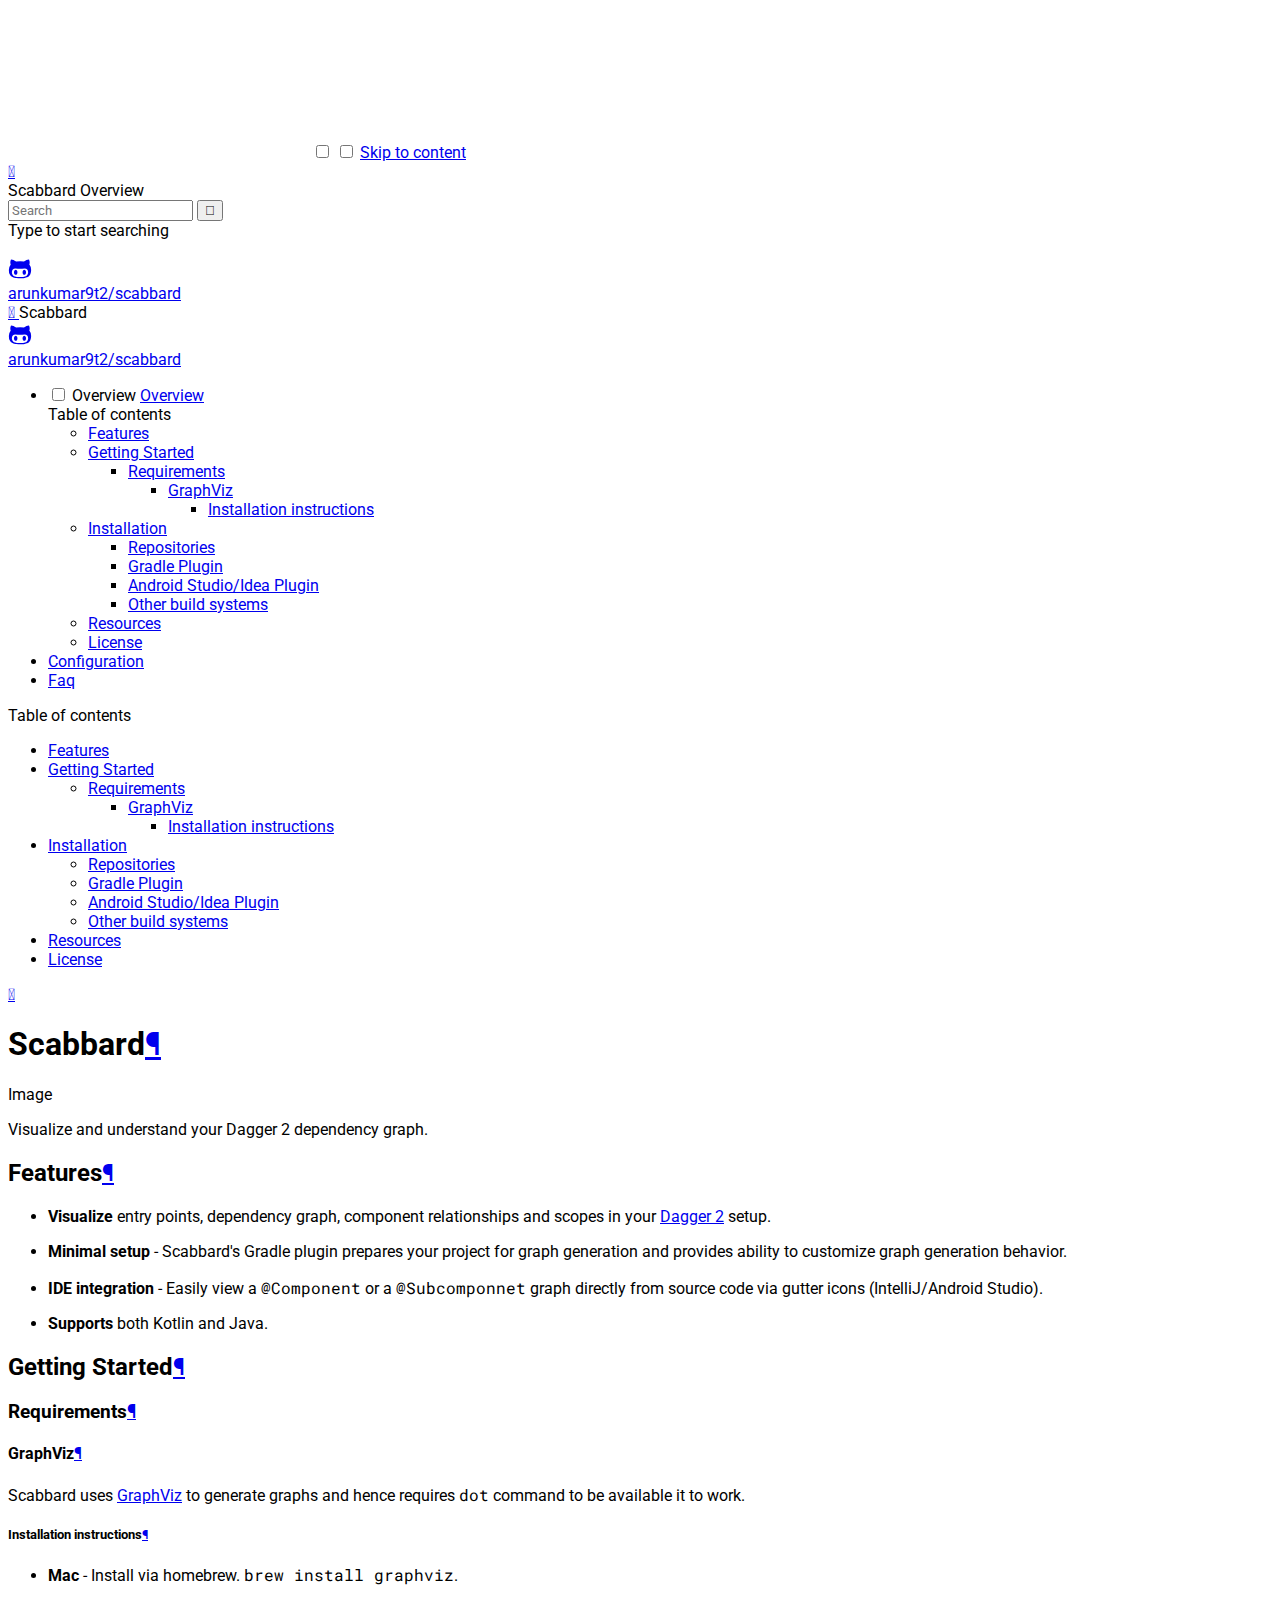
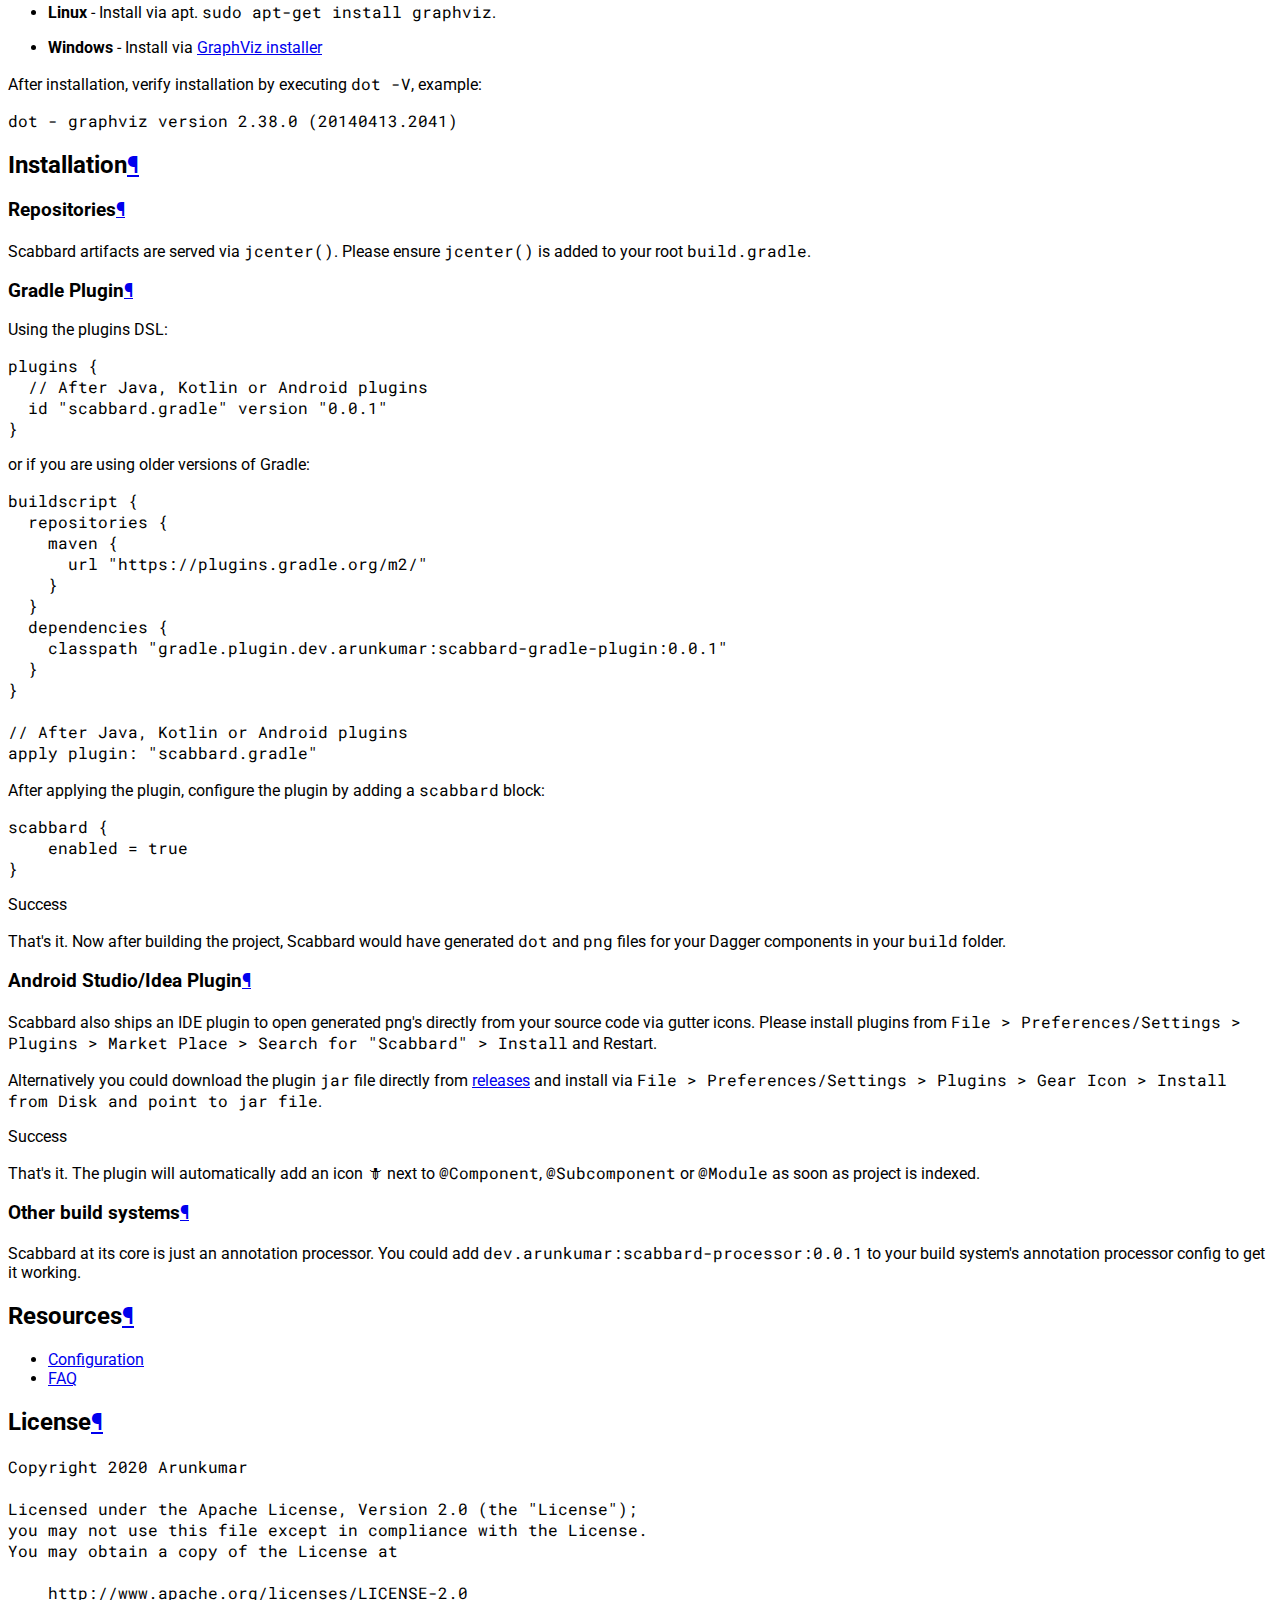
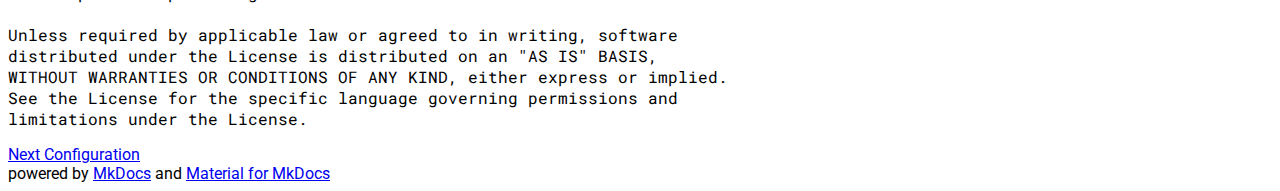
==== index.html @ bad09ace "Deployed 64241fc with MkDocs version: 1.0.4" ====
<!doctype html><html lang=en class=no-js> <head><meta charset=utf-8><meta name=viewport content="width=device-width,initial-scale=1"><meta http-equiv=x-ua-compatible content="ie=edge"><meta name=description content="A tool to visualize Dagger 2 dependency graph"><link href=https://github.com/arunkumar9t2/scabbard/ rel=canonical><meta name=author content="2019 Arunkumar"><meta name=lang:clipboard.copy content="Copy to clipboard"><meta name=lang:clipboard.copied content="Copied to clipboard"><meta name=lang:search.language content=en><meta name=lang:search.pipeline.stopwords content=True><meta name=lang:search.pipeline.trimmer content=True><meta name=lang:search.result.none content="No matching documents"><meta name=lang:search.result.one content="1 matching document"><meta name=lang:search.result.other content="# matching documents"><meta name=lang:search.tokenizer content=[\s\-]+><link rel="shortcut icon" href=assets/images/favicon.png><meta name=generator content="mkdocs-1.0.4, mkdocs-material-4.6.0"><title>Scabbard</title><link rel=stylesheet href=assets/stylesheets/application.1b62728e.css><link rel=stylesheet href=assets/stylesheets/application-palette.a8b3c06d.css><meta name=theme-color content=#fb8c00><script src=assets/javascripts/modernizr.268332fc.js></script><link href=https://fonts.gstatic.com rel=preconnect crossorigin><link rel=stylesheet href="https://fonts.googleapis.com/css?family=Roboto:300,400,400i,700%7CRoboto+Mono&display=fallback"><style>body,input{font-family:"Roboto","Helvetica Neue",Helvetica,Arial,sans-serif}code,kbd,pre{font-family:"Roboto Mono","Courier New",Courier,monospace}</style><link rel=stylesheet href=assets/fonts/material-icons.css><link rel=stylesheet href=css/site.css></head> <body dir=ltr data-md-color-primary=orange data-md-color-accent=teal> <svg class=md-svg> <defs> <svg xmlns=http://www.w3.org/2000/svg width=416 height=448 viewbox="0 0 416 448" id=__github><path fill=currentColor d="M160 304q0 10-3.125 20.5t-10.75 19T128 352t-18.125-8.5-10.75-19T96 304t3.125-20.5 10.75-19T128 256t18.125 8.5 10.75 19T160 304zm160 0q0 10-3.125 20.5t-10.75 19T288 352t-18.125-8.5-10.75-19T256 304t3.125-20.5 10.75-19T288 256t18.125 8.5 10.75 19T320 304zm40 0q0-30-17.25-51T296 232q-10.25 0-48.75 5.25Q229.5 240 208 240t-39.25-2.75Q130.75 232 120 232q-29.5 0-46.75 21T56 304q0 22 8 38.375t20.25 25.75 30.5 15 35 7.375 37.25 1.75h42q20.5 0 37.25-1.75t35-7.375 30.5-15 20.25-25.75T360 304zm56-44q0 51.75-15.25 82.75-9.5 19.25-26.375 33.25t-35.25 21.5-42.5 11.875-42.875 5.5T212 416q-19.5 0-35.5-.75t-36.875-3.125-38.125-7.5-34.25-12.875T37 371.5t-21.5-28.75Q0 312 0 260q0-59.25 34-99-6.75-20.5-6.75-42.5 0-29 12.75-54.5 27 0 47.5 9.875t47.25 30.875Q171.5 96 212 96q37 0 70 8 26.25-20.5 46.75-30.25T376 64q12.75 25.5 12.75 54.5 0 21.75-6.75 42 34 40 34 99.5z"/></svg> </defs> </svg> <input class=md-toggle data-md-toggle=drawer type=checkbox id=__drawer autocomplete=off> <input class=md-toggle data-md-toggle=search type=checkbox id=__search autocomplete=off> <label class=md-overlay data-md-component=overlay for=__drawer></label> <a href=#scabbard tabindex=1 class=md-skip> Skip to content </a> <header class=md-header data-md-component=header> <nav class="md-header-nav md-grid"> <div class=md-flex> <div class="md-flex__cell md-flex__cell--shrink"> <a href=https://github.com/arunkumar9t2/scabbard title=Scabbard class="md-header-nav__button md-logo"> <i class=md-icon></i> </a> </div> <div class="md-flex__cell md-flex__cell--shrink"> <label class="md-icon md-icon--menu md-header-nav__button" for=__drawer></label> </div> <div class="md-flex__cell md-flex__cell--stretch"> <div class="md-flex__ellipsis md-header-nav__title" data-md-component=title> <span class=md-header-nav__topic> Scabbard </span> <span class=md-header-nav__topic> Overview </span> </div> </div> <div class="md-flex__cell md-flex__cell--shrink"> <label class="md-icon md-icon--search md-header-nav__button" for=__search></label> <div class=md-search data-md-component=search role=dialog> <label class=md-search__overlay for=__search></label> <div class=md-search__inner role=search> <form class=md-search__form name=search> <input type=text class=md-search__input name=query placeholder=Search autocapitalize=off autocorrect=off autocomplete=off spellcheck=false data-md-component=query data-md-state=active> <label class="md-icon md-search__icon" for=__search></label> <button type=reset class="md-icon md-search__icon" data-md-component=reset tabindex=-1> &#xE5CD; </button> </form> <div class=md-search__output> <div class=md-search__scrollwrap data-md-scrollfix> <div class=md-search-result data-md-component=result> <div class=md-search-result__meta> Type to start searching </div> <ol class=md-search-result__list></ol> </div> </div> </div> </div> </div> </div> <div class="md-flex__cell md-flex__cell--shrink"> <div class=md-header-nav__source> <a href=https://github.com/arunkumar9t2/scabbard/ title="Go to repository" class=md-source data-md-source=github> <div class=md-source__icon> <svg viewbox="0 0 24 24" width=24 height=24> <use xlink:href=#__github width=24 height=24></use> </svg> </div> <div class=md-source__repository> arunkumar9t2/scabbard </div> </a> </div> </div> </div> </nav> </header> <div class=md-container> <main class=md-main role=main> <div class="md-main__inner md-grid" data-md-component=container> <div class="md-sidebar md-sidebar--primary" data-md-component=navigation> <div class=md-sidebar__scrollwrap> <div class=md-sidebar__inner> <nav class="md-nav md-nav--primary" data-md-level=0> <label class="md-nav__title md-nav__title--site" for=__drawer> <a href=https://github.com/arunkumar9t2/scabbard title=Scabbard class="md-nav__button md-logo"> <i class=md-icon></i> </a> Scabbard </label> <div class=md-nav__source> <a href=https://github.com/arunkumar9t2/scabbard/ title="Go to repository" class=md-source data-md-source=github> <div class=md-source__icon> <svg viewbox="0 0 24 24" width=24 height=24> <use xlink:href=#__github width=24 height=24></use> </svg> </div> <div class=md-source__repository> arunkumar9t2/scabbard </div> </a> </div> <ul class=md-nav__list data-md-scrollfix> <li class="md-nav__item md-nav__item--active"> <input class="md-toggle md-nav__toggle" data-md-toggle=toc type=checkbox id=__toc> <label class="md-nav__link md-nav__link--active" for=__toc> Overview </label> <a href=. title=Overview class="md-nav__link md-nav__link--active"> Overview </a> <nav class="md-nav md-nav--secondary"> <label class=md-nav__title for=__toc>Table of contents</label> <ul class=md-nav__list data-md-scrollfix> <li class=md-nav__item> <a href=#features class=md-nav__link> Features </a> </li> <li class=md-nav__item> <a href=#getting-started class=md-nav__link> Getting Started </a> <nav class=md-nav> <ul class=md-nav__list> <li class=md-nav__item> <a href=#requirements class=md-nav__link> Requirements </a> <nav class=md-nav> <ul class=md-nav__list> <li class=md-nav__item> <a href=#graphviz class=md-nav__link> GraphViz </a> <nav class=md-nav> <ul class=md-nav__list> <li class=md-nav__item> <a href=#installation-instructions class=md-nav__link> Installation instructions </a> </li> </ul> </nav> </li> </ul> </nav> </li> </ul> </nav> </li> <li class=md-nav__item> <a href=#installation class=md-nav__link> Installation </a> <nav class=md-nav> <ul class=md-nav__list> <li class=md-nav__item> <a href=#repositories class=md-nav__link> Repositories </a> </li> <li class=md-nav__item> <a href=#gradle-plugin class=md-nav__link> Gradle Plugin </a> </li> <li class=md-nav__item> <a href=#android-studioidea-plugin class=md-nav__link> Android Studio/Idea Plugin </a> </li> <li class=md-nav__item> <a href=#other-build-systems class=md-nav__link> Other build systems </a> </li> </ul> </nav> </li> <li class=md-nav__item> <a href=#resources class=md-nav__link> Resources </a> </li> <li class=md-nav__item> <a href=#license class=md-nav__link> License </a> </li> </ul> </nav> </li> <li class=md-nav__item> <a href=configuration/ title=Configuration class=md-nav__link> Configuration </a> </li> <li class=md-nav__item> <a href=faq/ title=Faq class=md-nav__link> Faq </a> </li> </ul> </nav> </div> </div> </div> <div class="md-sidebar md-sidebar--secondary" data-md-component=toc> <div class=md-sidebar__scrollwrap> <div class=md-sidebar__inner> <nav class="md-nav md-nav--secondary"> <label class=md-nav__title for=__toc>Table of contents</label> <ul class=md-nav__list data-md-scrollfix> <li class=md-nav__item> <a href=#features class=md-nav__link> Features </a> </li> <li class=md-nav__item> <a href=#getting-started class=md-nav__link> Getting Started </a> <nav class=md-nav> <ul class=md-nav__list> <li class=md-nav__item> <a href=#requirements class=md-nav__link> Requirements </a> <nav class=md-nav> <ul class=md-nav__list> <li class=md-nav__item> <a href=#graphviz class=md-nav__link> GraphViz </a> <nav class=md-nav> <ul class=md-nav__list> <li class=md-nav__item> <a href=#installation-instructions class=md-nav__link> Installation instructions </a> </li> </ul> </nav> </li> </ul> </nav> </li> </ul> </nav> </li> <li class=md-nav__item> <a href=#installation class=md-nav__link> Installation </a> <nav class=md-nav> <ul class=md-nav__list> <li class=md-nav__item> <a href=#repositories class=md-nav__link> Repositories </a> </li> <li class=md-nav__item> <a href=#gradle-plugin class=md-nav__link> Gradle Plugin </a> </li> <li class=md-nav__item> <a href=#android-studioidea-plugin class=md-nav__link> Android Studio/Idea Plugin </a> </li> <li class=md-nav__item> <a href=#other-build-systems class=md-nav__link> Other build systems </a> </li> </ul> </nav> </li> <li class=md-nav__item> <a href=#resources class=md-nav__link> Resources </a> </li> <li class=md-nav__item> <a href=#license class=md-nav__link> License </a> </li> </ul> </nav> </div> </div> </div> <div class=md-content> <article class="md-content__inner md-typeset"> <a href=https://github.com/arunkumar9t2/scabbard/edit/master/docs/index.md title="Edit this page" class="md-icon md-content__icon">&#xE3C9;</a> <h1 id=scabbard>Scabbard<a class=headerlink href=#scabbard title="Permanent link">&para;</a></h1> <div class="admonition image"> <p class=admonition-title>Image</p> </div> <p>Visualize and understand your Dagger 2 dependency graph.</p> <h2 id=features>Features<a class=headerlink href=#features title="Permanent link">&para;</a></h2> <ul> <li> <p><strong>Visualize</strong> entry points, dependency graph, component relationships and scopes in your <a href=https://github.com/google/dagger>Dagger 2</a> setup.</p> </li> <li> <p><strong>Minimal setup</strong> - Scabbard's Gradle plugin prepares your project for graph generation and provides ability to customize graph generation behavior.</p> </li> <li> <p><strong>IDE integration</strong> - Easily view a <code>@Component</code> or a <code>@Subcomponnet</code> graph directly from source code via gutter icons (IntelliJ/Android Studio).</p> </li> <li> <p><strong>Supports</strong> both Kotlin and Java.</p> </li> </ul> <h2 id=getting-started>Getting Started<a class=headerlink href=#getting-started title="Permanent link">&para;</a></h2> <h3 id=requirements>Requirements<a class=headerlink href=#requirements title="Permanent link">&para;</a></h3> <h4 id=graphviz>GraphViz<a class=headerlink href=#graphviz title="Permanent link">&para;</a></h4> <p>Scabbard uses <a href=https://www.graphviz.org/ >GraphViz</a> to generate graphs and hence requires <code>dot</code> command to be available it to work.</p> <h5 id=installation-instructions>Installation instructions<a class=headerlink href=#installation-instructions title="Permanent link">&para;</a></h5> <ul> <li> <p><strong>Mac</strong> - Install via homebrew. <code>brew install graphviz</code>.</p> </li> <li> <p><strong>Linux</strong> - Install via apt. <code>sudo apt-get install graphviz</code>.</p> </li> <li> <p><strong>Windows</strong> - Install via <a href=https://graphviz.gitlab.io/_pages/Download/Download_windows.html>GraphViz installer</a></p> </li> </ul> <p>After installation, verify installation by executing <code>dot -V</code>, example:</p> <div class=codehilite><pre><span></span>dot - graphviz version 2.38.0 (20140413.2041)
</pre></div> <h2 id=installation>Installation<a class=headerlink href=#installation title="Permanent link">&para;</a></h2> <h3 id=repositories>Repositories<a class=headerlink href=#repositories title="Permanent link">&para;</a></h3> <p>Scabbard artifacts are served via <code>jcenter()</code>. Please ensure <code>jcenter()</code> is added to your root <code>build.gradle</code>.</p> <h3 id=gradle-plugin>Gradle Plugin<a class=headerlink href=#gradle-plugin title="Permanent link">&para;</a></h3> <p>Using the plugins DSL:</p> <div class=codehilite><pre><span></span><span class=n>plugins</span> <span class=o>{</span>
  <span class=c1>// After Java, Kotlin or Android plugins  </span>
  <span class=n>id</span> <span class=s2>&quot;scabbard.gradle&quot;</span> <span class=n>version</span> <span class=s2>&quot;0.0.1&quot;</span>
<span class=o>}</span>
</pre></div> <p>or if you are using older versions of Gradle:</p> <div class=codehilite><pre><span></span><span class=n>buildscript</span> <span class=o>{</span>
  <span class=n>repositories</span> <span class=o>{</span>
    <span class=n>maven</span> <span class=o>{</span>
      <span class=n>url</span> <span class=s2>&quot;https://plugins.gradle.org/m2/&quot;</span>
    <span class=o>}</span>
  <span class=o>}</span>
  <span class=n>dependencies</span> <span class=o>{</span>
    <span class=n>classpath</span> <span class=s2>&quot;gradle.plugin.dev.arunkumar:scabbard-gradle-plugin:0.0.1&quot;</span>
  <span class=o>}</span>
<span class=o>}</span>

<span class=c1>// After Java, Kotlin or Android plugins</span>
<span class=n>apply</span> <span class=nl>plugin:</span> <span class=s2>&quot;scabbard.gradle&quot;</span>
</pre></div> <p>After applying the plugin, configure the plugin by adding a <code>scabbard</code> block:</p> <div class=codehilite><pre><span></span><span class=n>scabbard</span> <span class=o>{</span>
    <span class=n>enabled</span> <span class=o>=</span> <span class=kc>true</span>
<span class=o>}</span>
</pre></div> <div class="admonition success"> <p class=admonition-title>Success</p> <p>That's it. Now after building the project, Scabbard would have generated <code>dot</code> and <code>png</code> files for your Dagger components in your <code>build</code> folder.</p> </div> <h3 id=android-studioidea-plugin>Android Studio/Idea Plugin<a class=headerlink href=#android-studioidea-plugin title="Permanent link">&para;</a></h3> <p>Scabbard also ships an IDE plugin to open generated png's directly from your source code via gutter icons. Please install plugins from <code>File &gt; Preferences/Settings &gt; Plugins &gt; Market Place &gt; Search for "Scabbard" &gt; Install</code> and Restart.</p> <p>Alternatively you could download the plugin <code>jar</code> file directly from <a href=https://github.com/arunkumar9t2/scabbard/releases>releases</a> and install via <code>File &gt; Preferences/Settings &gt; Plugins &gt; Gear Icon &gt; Install from Disk and point to jar file</code>.</p> <div class="admonition success"> <p class=admonition-title>Success</p> <p>That's it. The plugin will automatically add an icon 🗡 next to <code>@Component</code>, <code>@Subcomponent</code> or <code>@Module</code> as soon as project is indexed.</p> </div> <h3 id=other-build-systems>Other build systems<a class=headerlink href=#other-build-systems title="Permanent link">&para;</a></h3> <p>Scabbard at its core is just an annotation processor. You could add <code>dev.arunkumar:scabbard-processor:0.0.1</code> to your build system's annotation processor config to get it working.</p> <h2 id=resources>Resources<a class=headerlink href=#resources title="Permanent link">&para;</a></h2> <ul> <li><a href=configuration/ >Configuration</a></li> <li><a href=faq/ >FAQ</a></li> </ul> <h2 id=license>License<a class=headerlink href=#license title="Permanent link">&para;</a></h2> <div class=codehilite><pre><span></span>Copyright 2020 Arunkumar

Licensed under the Apache License, Version 2.0 (the &quot;License&quot;);
you may not use this file except in compliance with the License.
You may obtain a copy of the License at

    http://www.apache.org/licenses/LICENSE-2.0

Unless required by applicable law or agreed to in writing, software
distributed under the License is distributed on an &quot;AS IS&quot; BASIS,
WITHOUT WARRANTIES OR CONDITIONS OF ANY KIND, either express or implied.
See the License for the specific language governing permissions and
limitations under the License.
</pre></div> </article> </div> </div> </main> <footer class=md-footer> <div class=md-footer-nav> <nav class="md-footer-nav__inner md-grid"> <a href=configuration/ title=Configuration class="md-flex md-footer-nav__link md-footer-nav__link--next" rel=next> <div class="md-flex__cell md-flex__cell--stretch md-footer-nav__title"> <span class=md-flex__ellipsis> <span class=md-footer-nav__direction> Next </span> Configuration </span> </div> <div class="md-flex__cell md-flex__cell--shrink"> <i class="md-icon md-icon--arrow-forward md-footer-nav__button"></i> </div> </a> </nav> </div> <div class="md-footer-meta md-typeset"> <div class="md-footer-meta__inner md-grid"> <div class=md-footer-copyright> powered by <a href=https://www.mkdocs.org>MkDocs</a> and <a href=https://squidfunk.github.io/mkdocs-material/ > Material for MkDocs</a> </div> <div class=md-footer-social> <link rel=stylesheet href=assets/fonts/font-awesome.css> <a href=https://github.com/arunkumar9t2/scabbard class="md-footer-social__link fa fa-github"></a> </div> </div> </div> </footer> </div> <script src=assets/javascripts/application.808e90bb.js></script> <script>app.initialize({version:"1.0.4",url:{base:"."}})</script> </body> </html>
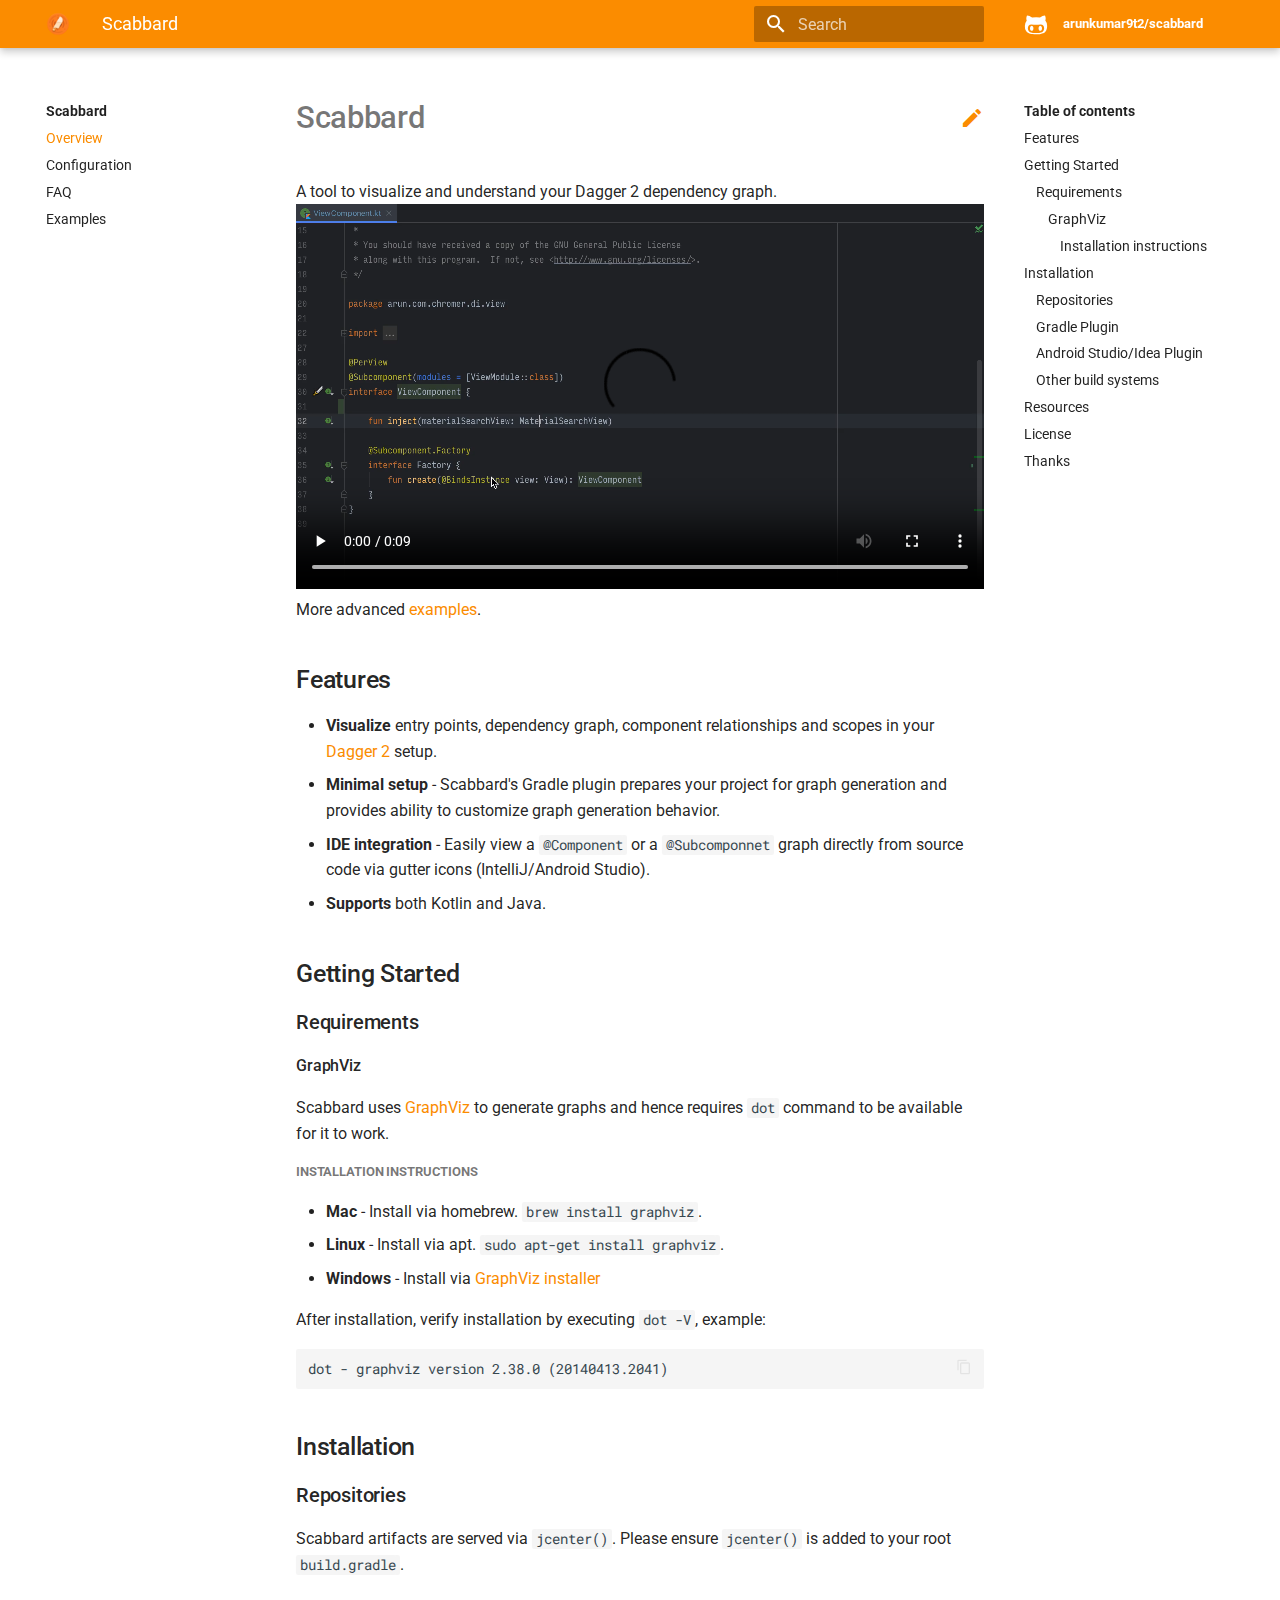
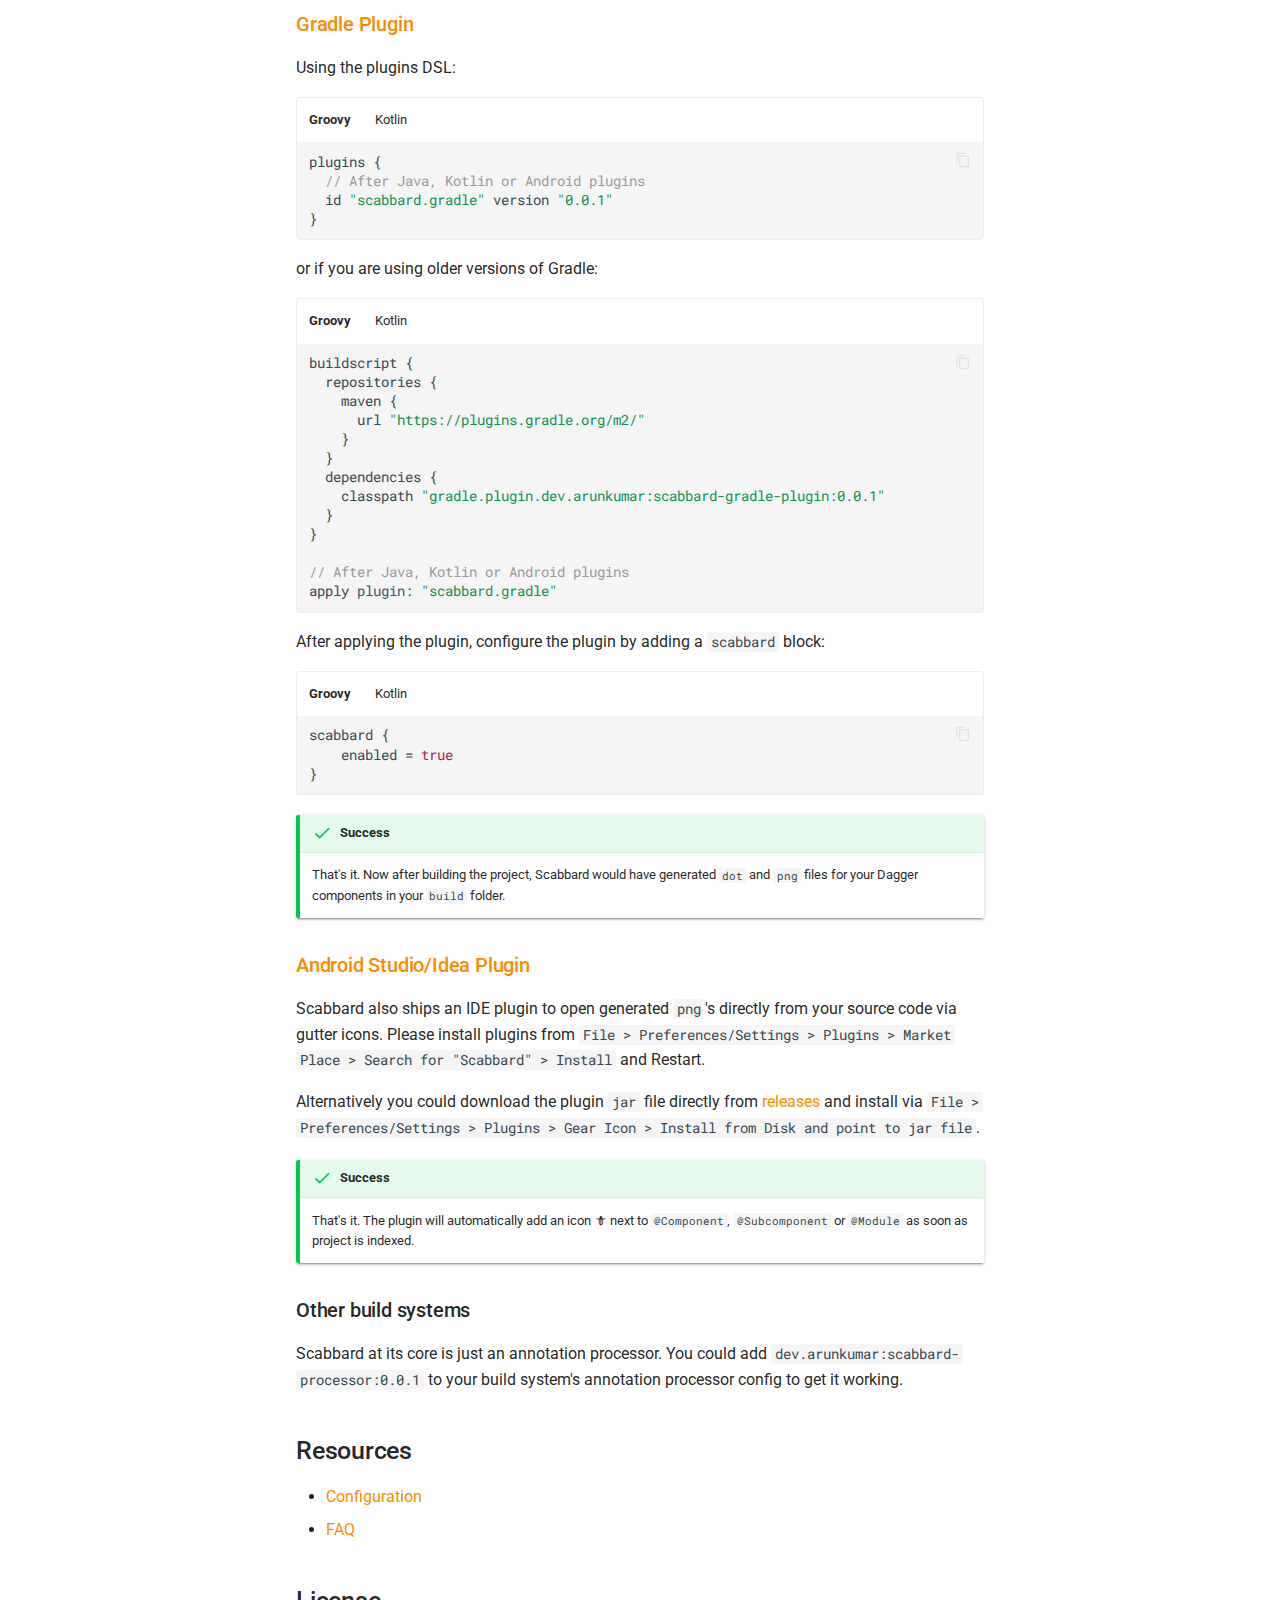
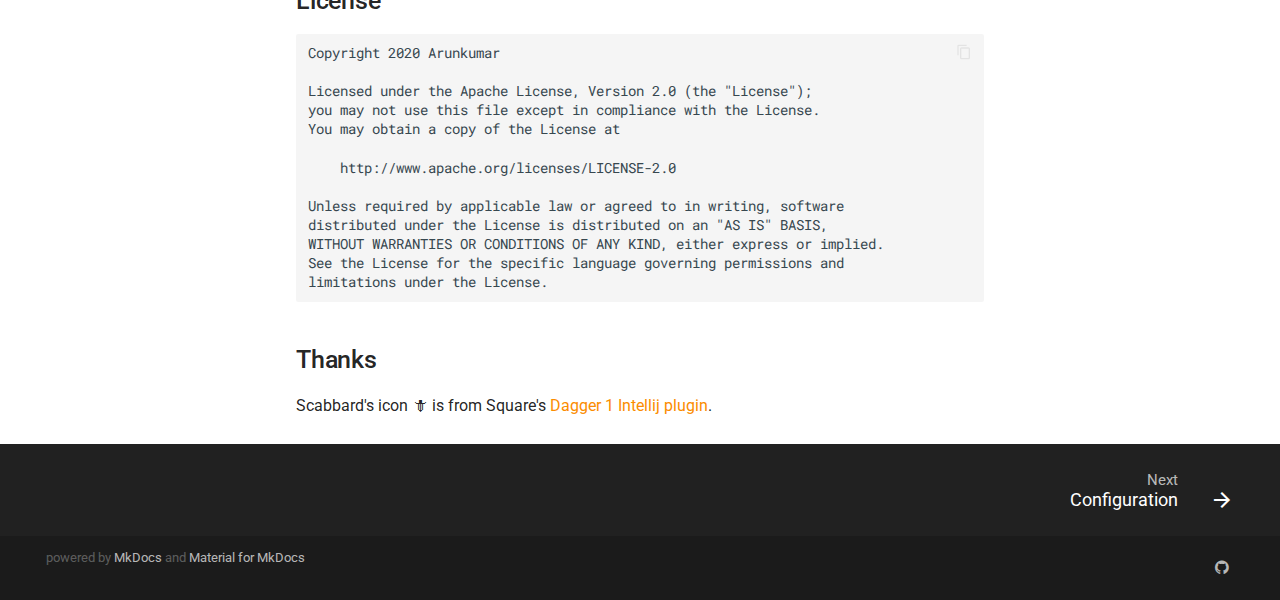
==== commit a975777b: "Deployed 671dc08 with MkDocs version: 1.0.4" ====
--- a/index.html
+++ b/index.html
@@ -1,9 +1,13 @@
-<!doctype html><html lang=en class=no-js> <head><meta charset=utf-8><meta name=viewport content="width=device-width,initial-scale=1"><meta http-equiv=x-ua-compatible content="ie=edge"><meta name=description content="A tool to visualize Dagger 2 dependency graph"><link href=https://github.com/arunkumar9t2/scabbard/ rel=canonical><meta name=author content="2019 Arunkumar"><meta name=lang:clipboard.copy content="Copy to clipboard"><meta name=lang:clipboard.copied content="Copied to clipboard"><meta name=lang:search.language content=en><meta name=lang:search.pipeline.stopwords content=True><meta name=lang:search.pipeline.trimmer content=True><meta name=lang:search.result.none content="No matching documents"><meta name=lang:search.result.one content="1 matching document"><meta name=lang:search.result.other content="# matching documents"><meta name=lang:search.tokenizer content=[\s\-]+><link rel="shortcut icon" href=assets/images/favicon.png><meta name=generator content="mkdocs-1.0.4, mkdocs-material-4.6.0"><title>Scabbard</title><link rel=stylesheet href=assets/stylesheets/application.1b62728e.css><link rel=stylesheet href=assets/stylesheets/application-palette.a8b3c06d.css><meta name=theme-color content=#fb8c00><script src=assets/javascripts/modernizr.268332fc.js></script><link href=https://fonts.gstatic.com rel=preconnect crossorigin><link rel=stylesheet href="https://fonts.googleapis.com/css?family=Roboto:300,400,400i,700%7CRoboto+Mono&display=fallback"><style>body,input{font-family:"Roboto","Helvetica Neue",Helvetica,Arial,sans-serif}code,kbd,pre{font-family:"Roboto Mono","Courier New",Courier,monospace}</style><link rel=stylesheet href=assets/fonts/material-icons.css><link rel=stylesheet href=css/site.css></head> <body dir=ltr data-md-color-primary=orange data-md-color-accent=teal> <svg class=md-svg> <defs> <svg xmlns=http://www.w3.org/2000/svg width=416 height=448 viewbox="0 0 416 448" id=__github><path fill=currentColor d="M160 304q0 10-3.125 20.5t-10.75 19T128 352t-18.125-8.5-10.75-19T96 304t3.125-20.5 10.75-19T128 256t18.125 8.5 10.75 19T160 304zm160 0q0 10-3.125 20.5t-10.75 19T288 352t-18.125-8.5-10.75-19T256 304t3.125-20.5 10.75-19T288 256t18.125 8.5 10.75 19T320 304zm40 0q0-30-17.25-51T296 232q-10.25 0-48.75 5.25Q229.5 240 208 240t-39.25-2.75Q130.75 232 120 232q-29.5 0-46.75 21T56 304q0 22 8 38.375t20.25 25.75 30.5 15 35 7.375 37.25 1.75h42q20.5 0 37.25-1.75t35-7.375 30.5-15 20.25-25.75T360 304zm56-44q0 51.75-15.25 82.75-9.5 19.25-26.375 33.25t-35.25 21.5-42.5 11.875-42.875 5.5T212 416q-19.5 0-35.5-.75t-36.875-3.125-38.125-7.5-34.25-12.875T37 371.5t-21.5-28.75Q0 312 0 260q0-59.25 34-99-6.75-20.5-6.75-42.5 0-29 12.75-54.5 27 0 47.5 9.875t47.25 30.875Q171.5 96 212 96q37 0 70 8 26.25-20.5 46.75-30.25T376 64q12.75 25.5 12.75 54.5 0 21.75-6.75 42 34 40 34 99.5z"/></svg> </defs> </svg> <input class=md-toggle data-md-toggle=drawer type=checkbox id=__drawer autocomplete=off> <input class=md-toggle data-md-toggle=search type=checkbox id=__search autocomplete=off> <label class=md-overlay data-md-component=overlay for=__drawer></label> <a href=#scabbard tabindex=1 class=md-skip> Skip to content </a> <header class=md-header data-md-component=header> <nav class="md-header-nav md-grid"> <div class=md-flex> <div class="md-flex__cell md-flex__cell--shrink"> <a href=https://github.com/arunkumar9t2/scabbard title=Scabbard class="md-header-nav__button md-logo"> <i class=md-icon></i> </a> </div> <div class="md-flex__cell md-flex__cell--shrink"> <label class="md-icon md-icon--menu md-header-nav__button" for=__drawer></label> </div> <div class="md-flex__cell md-flex__cell--stretch"> <div class="md-flex__ellipsis md-header-nav__title" data-md-component=title> <span class=md-header-nav__topic> Scabbard </span> <span class=md-header-nav__topic> Overview </span> </div> </div> <div class="md-flex__cell md-flex__cell--shrink"> <label class="md-icon md-icon--search md-header-nav__button" for=__search></label> <div class=md-search data-md-component=search role=dialog> <label class=md-search__overlay for=__search></label> <div class=md-search__inner role=search> <form class=md-search__form name=search> <input type=text class=md-search__input name=query placeholder=Search autocapitalize=off autocorrect=off autocomplete=off spellcheck=false data-md-component=query data-md-state=active> <label class="md-icon md-search__icon" for=__search></label> <button type=reset class="md-icon md-search__icon" data-md-component=reset tabindex=-1> &#xE5CD; </button> </form> <div class=md-search__output> <div class=md-search__scrollwrap data-md-scrollfix> <div class=md-search-result data-md-component=result> <div class=md-search-result__meta> Type to start searching </div> <ol class=md-search-result__list></ol> </div> </div> </div> </div> </div> </div> <div class="md-flex__cell md-flex__cell--shrink"> <div class=md-header-nav__source> <a href=https://github.com/arunkumar9t2/scabbard/ title="Go to repository" class=md-source data-md-source=github> <div class=md-source__icon> <svg viewbox="0 0 24 24" width=24 height=24> <use xlink:href=#__github width=24 height=24></use> </svg> </div> <div class=md-source__repository> arunkumar9t2/scabbard </div> </a> </div> </div> </div> </nav> </header> <div class=md-container> <main class=md-main role=main> <div class="md-main__inner md-grid" data-md-component=container> <div class="md-sidebar md-sidebar--primary" data-md-component=navigation> <div class=md-sidebar__scrollwrap> <div class=md-sidebar__inner> <nav class="md-nav md-nav--primary" data-md-level=0> <label class="md-nav__title md-nav__title--site" for=__drawer> <a href=https://github.com/arunkumar9t2/scabbard title=Scabbard class="md-nav__button md-logo"> <i class=md-icon></i> </a> Scabbard </label> <div class=md-nav__source> <a href=https://github.com/arunkumar9t2/scabbard/ title="Go to repository" class=md-source data-md-source=github> <div class=md-source__icon> <svg viewbox="0 0 24 24" width=24 height=24> <use xlink:href=#__github width=24 height=24></use> </svg> </div> <div class=md-source__repository> arunkumar9t2/scabbard </div> </a> </div> <ul class=md-nav__list data-md-scrollfix> <li class="md-nav__item md-nav__item--active"> <input class="md-toggle md-nav__toggle" data-md-toggle=toc type=checkbox id=__toc> <label class="md-nav__link md-nav__link--active" for=__toc> Overview </label> <a href=. title=Overview class="md-nav__link md-nav__link--active"> Overview </a> <nav class="md-nav md-nav--secondary"> <label class=md-nav__title for=__toc>Table of contents</label> <ul class=md-nav__list data-md-scrollfix> <li class=md-nav__item> <a href=#features class=md-nav__link> Features </a> </li> <li class=md-nav__item> <a href=#getting-started class=md-nav__link> Getting Started </a> <nav class=md-nav> <ul class=md-nav__list> <li class=md-nav__item> <a href=#requirements class=md-nav__link> Requirements </a> <nav class=md-nav> <ul class=md-nav__list> <li class=md-nav__item> <a href=#graphviz class=md-nav__link> GraphViz </a> <nav class=md-nav> <ul class=md-nav__list> <li class=md-nav__item> <a href=#installation-instructions class=md-nav__link> Installation instructions </a> </li> </ul> </nav> </li> </ul> </nav> </li> </ul> </nav> </li> <li class=md-nav__item> <a href=#installation class=md-nav__link> Installation </a> <nav class=md-nav> <ul class=md-nav__list> <li class=md-nav__item> <a href=#repositories class=md-nav__link> Repositories </a> </li> <li class=md-nav__item> <a href=#gradle-plugin class=md-nav__link> Gradle Plugin </a> </li> <li class=md-nav__item> <a href=#android-studioidea-plugin class=md-nav__link> Android Studio/Idea Plugin </a> </li> <li class=md-nav__item> <a href=#other-build-systems class=md-nav__link> Other build systems </a> </li> </ul> </nav> </li> <li class=md-nav__item> <a href=#resources class=md-nav__link> Resources </a> </li> <li class=md-nav__item> <a href=#license class=md-nav__link> License </a> </li> </ul> </nav> </li> <li class=md-nav__item> <a href=configuration/ title=Configuration class=md-nav__link> Configuration </a> </li> <li class=md-nav__item> <a href=faq/ title=Faq class=md-nav__link> Faq </a> </li> </ul> </nav> </div> </div> </div> <div class="md-sidebar md-sidebar--secondary" data-md-component=toc> <div class=md-sidebar__scrollwrap> <div class=md-sidebar__inner> <nav class="md-nav md-nav--secondary"> <label class=md-nav__title for=__toc>Table of contents</label> <ul class=md-nav__list data-md-scrollfix> <li class=md-nav__item> <a href=#features class=md-nav__link> Features </a> </li> <li class=md-nav__item> <a href=#getting-started class=md-nav__link> Getting Started </a> <nav class=md-nav> <ul class=md-nav__list> <li class=md-nav__item> <a href=#requirements class=md-nav__link> Requirements </a> <nav class=md-nav> <ul class=md-nav__list> <li class=md-nav__item> <a href=#graphviz class=md-nav__link> GraphViz </a> <nav class=md-nav> <ul class=md-nav__list> <li class=md-nav__item> <a href=#installation-instructions class=md-nav__link> Installation instructions </a> </li> </ul> </nav> </li> </ul> </nav> </li> </ul> </nav> </li> <li class=md-nav__item> <a href=#installation class=md-nav__link> Installation </a> <nav class=md-nav> <ul class=md-nav__list> <li class=md-nav__item> <a href=#repositories class=md-nav__link> Repositories </a> </li> <li class=md-nav__item> <a href=#gradle-plugin class=md-nav__link> Gradle Plugin </a> </li> <li class=md-nav__item> <a href=#android-studioidea-plugin class=md-nav__link> Android Studio/Idea Plugin </a> </li> <li class=md-nav__item> <a href=#other-build-systems class=md-nav__link> Other build systems </a> </li> </ul> </nav> </li> <li class=md-nav__item> <a href=#resources class=md-nav__link> Resources </a> </li> <li class=md-nav__item> <a href=#license class=md-nav__link> License </a> </li> </ul> </nav> </div> </div> </div> <div class=md-content> <article class="md-content__inner md-typeset"> <a href=https://github.com/arunkumar9t2/scabbard/edit/master/docs/index.md title="Edit this page" class="md-icon md-content__icon">&#xE3C9;</a> <h1 id=scabbard>Scabbard<a class=headerlink href=#scabbard title="Permanent link">&para;</a></h1> <div class="admonition image"> <p class=admonition-title>Image</p> </div> <p>Visualize and understand your Dagger 2 dependency graph.</p> <h2 id=features>Features<a class=headerlink href=#features title="Permanent link">&para;</a></h2> <ul> <li> <p><strong>Visualize</strong> entry points, dependency graph, component relationships and scopes in your <a href=https://github.com/google/dagger>Dagger 2</a> setup.</p> </li> <li> <p><strong>Minimal setup</strong> - Scabbard's Gradle plugin prepares your project for graph generation and provides ability to customize graph generation behavior.</p> </li> <li> <p><strong>IDE integration</strong> - Easily view a <code>@Component</code> or a <code>@Subcomponnet</code> graph directly from source code via gutter icons (IntelliJ/Android Studio).</p> </li> <li> <p><strong>Supports</strong> both Kotlin and Java.</p> </li> </ul> <h2 id=getting-started>Getting Started<a class=headerlink href=#getting-started title="Permanent link">&para;</a></h2> <h3 id=requirements>Requirements<a class=headerlink href=#requirements title="Permanent link">&para;</a></h3> <h4 id=graphviz>GraphViz<a class=headerlink href=#graphviz title="Permanent link">&para;</a></h4> <p>Scabbard uses <a href=https://www.graphviz.org/ >GraphViz</a> to generate graphs and hence requires <code>dot</code> command to be available it to work.</p> <h5 id=installation-instructions>Installation instructions<a class=headerlink href=#installation-instructions title="Permanent link">&para;</a></h5> <ul> <li> <p><strong>Mac</strong> - Install via homebrew. <code>brew install graphviz</code>.</p> </li> <li> <p><strong>Linux</strong> - Install via apt. <code>sudo apt-get install graphviz</code>.</p> </li> <li> <p><strong>Windows</strong> - Install via <a href=https://graphviz.gitlab.io/_pages/Download/Download_windows.html>GraphViz installer</a></p> </li> </ul> <p>After installation, verify installation by executing <code>dot -V</code>, example:</p> <div class=codehilite><pre><span></span>dot - graphviz version 2.38.0 (20140413.2041)
-</pre></div> <h2 id=installation>Installation<a class=headerlink href=#installation title="Permanent link">&para;</a></h2> <h3 id=repositories>Repositories<a class=headerlink href=#repositories title="Permanent link">&para;</a></h3> <p>Scabbard artifacts are served via <code>jcenter()</code>. Please ensure <code>jcenter()</code> is added to your root <code>build.gradle</code>.</p> <h3 id=gradle-plugin>Gradle Plugin<a class=headerlink href=#gradle-plugin title="Permanent link">&para;</a></h3> <p>Using the plugins DSL:</p> <div class=codehilite><pre><span></span><span class=n>plugins</span> <span class=o>{</span>
+<!doctype html><html lang=en class=no-js> <head><meta charset=utf-8><meta name=viewport content="width=device-width,initial-scale=1"><meta http-equiv=x-ua-compatible content="ie=edge"><meta name=description content="A tool to visualize Dagger 2 dependency graph"><link href=https://github.com/arunkumar9t2/scabbard/ rel=canonical><meta name=author content="2019 Arunkumar"><meta name=lang:clipboard.copy content="Copy to clipboard"><meta name=lang:clipboard.copied content="Copied to clipboard"><meta name=lang:search.language content=en><meta name=lang:search.pipeline.stopwords content=True><meta name=lang:search.pipeline.trimmer content=True><meta name=lang:search.result.none content="No matching documents"><meta name=lang:search.result.one content="1 matching document"><meta name=lang:search.result.other content="# matching documents"><meta name=lang:search.tokenizer content=[\s\-]+><link rel="shortcut icon" href=assets/images/favicon.png><meta name=generator content="mkdocs-1.0.4, mkdocs-material-4.6.0"><title>Scabbard</title><link rel=stylesheet href=assets/stylesheets/application.1b62728e.css><link rel=stylesheet href=assets/stylesheets/application-palette.a8b3c06d.css><meta name=theme-color content=#fb8c00><script src=assets/javascripts/modernizr.268332fc.js></script><link href=https://fonts.gstatic.com rel=preconnect crossorigin><link rel=stylesheet href="https://fonts.googleapis.com/css?family=Roboto:300,400,400i,700%7CRoboto+Mono&display=fallback"><style>body,input{font-family:"Roboto","Helvetica Neue",Helvetica,Arial,sans-serif}code,kbd,pre{font-family:"Roboto Mono","Courier New",Courier,monospace}</style><link rel=stylesheet href=assets/fonts/material-icons.css><link rel=stylesheet href=css/site.css></head> <body dir=ltr data-md-color-primary=orange data-md-color-accent=teal> <svg class=md-svg> <defs> <svg xmlns=http://www.w3.org/2000/svg width=416 height=448 viewbox="0 0 416 448" id=__github><path fill=currentColor d="M160 304q0 10-3.125 20.5t-10.75 19T128 352t-18.125-8.5-10.75-19T96 304t3.125-20.5 10.75-19T128 256t18.125 8.5 10.75 19T160 304zm160 0q0 10-3.125 20.5t-10.75 19T288 352t-18.125-8.5-10.75-19T256 304t3.125-20.5 10.75-19T288 256t18.125 8.5 10.75 19T320 304zm40 0q0-30-17.25-51T296 232q-10.25 0-48.75 5.25Q229.5 240 208 240t-39.25-2.75Q130.75 232 120 232q-29.5 0-46.75 21T56 304q0 22 8 38.375t20.25 25.75 30.5 15 35 7.375 37.25 1.75h42q20.5 0 37.25-1.75t35-7.375 30.5-15 20.25-25.75T360 304zm56-44q0 51.75-15.25 82.75-9.5 19.25-26.375 33.25t-35.25 21.5-42.5 11.875-42.875 5.5T212 416q-19.5 0-35.5-.75t-36.875-3.125-38.125-7.5-34.25-12.875T37 371.5t-21.5-28.75Q0 312 0 260q0-59.25 34-99-6.75-20.5-6.75-42.5 0-29 12.75-54.5 27 0 47.5 9.875t47.25 30.875Q171.5 96 212 96q37 0 70 8 26.25-20.5 46.75-30.25T376 64q12.75 25.5 12.75 54.5 0 21.75-6.75 42 34 40 34 99.5z"/></svg> </defs> </svg> <input class=md-toggle data-md-toggle=drawer type=checkbox id=__drawer autocomplete=off> <input class=md-toggle data-md-toggle=search type=checkbox id=__search autocomplete=off> <label class=md-overlay data-md-component=overlay for=__drawer></label> <a href=#scabbard tabindex=1 class=md-skip> Skip to content </a> <header class=md-header data-md-component=header> <nav class="md-header-nav md-grid"> <div class=md-flex> <div class="md-flex__cell md-flex__cell--shrink"> <a href=https://github.com/arunkumar9t2/scabbard title=Scabbard class="md-header-nav__button md-logo"> <img src=images/scabbard-icon.png width=24 height=24> </a> </div> <div class="md-flex__cell md-flex__cell--shrink"> <label class="md-icon md-icon--menu md-header-nav__button" for=__drawer></label> </div> <div class="md-flex__cell md-flex__cell--stretch"> <div class="md-flex__ellipsis md-header-nav__title" data-md-component=title> <span class=md-header-nav__topic> Scabbard </span> <span class=md-header-nav__topic> Overview </span> </div> </div> <div class="md-flex__cell md-flex__cell--shrink"> <label class="md-icon md-icon--search md-header-nav__button" for=__search></label> <div class=md-search data-md-component=search role=dialog> <label class=md-search__overlay for=__search></label> <div class=md-search__inner role=search> <form class=md-search__form name=search> <input type=text class=md-search__input name=query placeholder=Search autocapitalize=off autocorrect=off autocomplete=off spellcheck=false data-md-component=query data-md-state=active> <label class="md-icon md-search__icon" for=__search></label> <button type=reset class="md-icon md-search__icon" data-md-component=reset tabindex=-1> &#xE5CD; </button> </form> <div class=md-search__output> <div class=md-search__scrollwrap data-md-scrollfix> <div class=md-search-result data-md-component=result> <div class=md-search-result__meta> Type to start searching </div> <ol class=md-search-result__list></ol> </div> </div> </div> </div> </div> </div> <div class="md-flex__cell md-flex__cell--shrink"> <div class=md-header-nav__source> <a href=https://github.com/arunkumar9t2/scabbard/ title="Go to repository" class=md-source data-md-source=github> <div class=md-source__icon> <svg viewbox="0 0 24 24" width=24 height=24> <use xlink:href=#__github width=24 height=24></use> </svg> </div> <div class=md-source__repository> arunkumar9t2/scabbard </div> </a> </div> </div> </div> </nav> </header> <div class=md-container> <main class=md-main role=main> <div class="md-main__inner md-grid" data-md-component=container> <div class="md-sidebar md-sidebar--primary" data-md-component=navigation> <div class=md-sidebar__scrollwrap> <div class=md-sidebar__inner> <nav class="md-nav md-nav--primary" data-md-level=0> <label class="md-nav__title md-nav__title--site" for=__drawer> <a href=https://github.com/arunkumar9t2/scabbard title=Scabbard class="md-nav__button md-logo"> <img src=images/scabbard-icon.png width=48 height=48> </a> Scabbard </label> <div class=md-nav__source> <a href=https://github.com/arunkumar9t2/scabbard/ title="Go to repository" class=md-source data-md-source=github> <div class=md-source__icon> <svg viewbox="0 0 24 24" width=24 height=24> <use xlink:href=#__github width=24 height=24></use> </svg> </div> <div class=md-source__repository> arunkumar9t2/scabbard </div> </a> </div> <ul class=md-nav__list data-md-scrollfix> <li class="md-nav__item md-nav__item--active"> <input class="md-toggle md-nav__toggle" data-md-toggle=toc type=checkbox id=__toc> <label class="md-nav__link md-nav__link--active" for=__toc> Overview </label> <a href=. title=Overview class="md-nav__link md-nav__link--active"> Overview </a> <nav class="md-nav md-nav--secondary"> <label class=md-nav__title for=__toc>Table of contents</label> <ul class=md-nav__list data-md-scrollfix> <li class=md-nav__item> <a href=#features class=md-nav__link> Features </a> </li> <li class=md-nav__item> <a href=#getting-started class=md-nav__link> Getting Started </a> <nav class=md-nav> <ul class=md-nav__list> <li class=md-nav__item> <a href=#requirements class=md-nav__link> Requirements </a> <nav class=md-nav> <ul class=md-nav__list> <li class=md-nav__item> <a href=#graphviz class=md-nav__link> GraphViz </a> <nav class=md-nav> <ul class=md-nav__list> <li class=md-nav__item> <a href=#installation-instructions class=md-nav__link> Installation instructions </a> </li> </ul> </nav> </li> </ul> </nav> </li> </ul> </nav> </li> <li class=md-nav__item> <a href=#installation class=md-nav__link> Installation </a> <nav class=md-nav> <ul class=md-nav__list> <li class=md-nav__item> <a href=#repositories class=md-nav__link> Repositories </a> </li> <li class=md-nav__item> <a href=#gradle-plugin class=md-nav__link> Gradle Plugin </a> </li> <li class=md-nav__item> <a href=#android-studioidea-plugin class=md-nav__link> Android Studio/Idea Plugin </a> </li> <li class=md-nav__item> <a href=#other-build-systems class=md-nav__link> Other build systems </a> </li> </ul> </nav> </li> <li class=md-nav__item> <a href=#resources class=md-nav__link> Resources </a> </li> <li class=md-nav__item> <a href=#license class=md-nav__link> License </a> </li> <li class=md-nav__item> <a href=#thanks class=md-nav__link> Thanks </a> </li> </ul> </nav> </li> <li class=md-nav__item> <a href=configuration/ title=Configuration class=md-nav__link> Configuration </a> </li> <li class=md-nav__item> <a href=faq/ title=FAQ class=md-nav__link> FAQ </a> </li> <li class=md-nav__item> <a href=examples/ title=Examples class=md-nav__link> Examples </a> </li> </ul> </nav> </div> </div> </div> <div class="md-sidebar md-sidebar--secondary" data-md-component=toc> <div class=md-sidebar__scrollwrap> <div class=md-sidebar__inner> <nav class="md-nav md-nav--secondary"> <label class=md-nav__title for=__toc>Table of contents</label> <ul class=md-nav__list data-md-scrollfix> <li class=md-nav__item> <a href=#features class=md-nav__link> Features </a> </li> <li class=md-nav__item> <a href=#getting-started class=md-nav__link> Getting Started </a> <nav class=md-nav> <ul class=md-nav__list> <li class=md-nav__item> <a href=#requirements class=md-nav__link> Requirements </a> <nav class=md-nav> <ul class=md-nav__list> <li class=md-nav__item> <a href=#graphviz class=md-nav__link> GraphViz </a> <nav class=md-nav> <ul class=md-nav__list> <li class=md-nav__item> <a href=#installation-instructions class=md-nav__link> Installation instructions </a> </li> </ul> </nav> </li> </ul> </nav> </li> </ul> </nav> </li> <li class=md-nav__item> <a href=#installation class=md-nav__link> Installation </a> <nav class=md-nav> <ul class=md-nav__list> <li class=md-nav__item> <a href=#repositories class=md-nav__link> Repositories </a> </li> <li class=md-nav__item> <a href=#gradle-plugin class=md-nav__link> Gradle Plugin </a> </li> <li class=md-nav__item> <a href=#android-studioidea-plugin class=md-nav__link> Android Studio/Idea Plugin </a> </li> <li class=md-nav__item> <a href=#other-build-systems class=md-nav__link> Other build systems </a> </li> </ul> </nav> </li> <li class=md-nav__item> <a href=#resources class=md-nav__link> Resources </a> </li> <li class=md-nav__item> <a href=#license class=md-nav__link> License </a> </li> <li class=md-nav__item> <a href=#thanks class=md-nav__link> Thanks </a> </li> </ul> </nav> </div> </div> </div> <div class=md-content> <article class="md-content__inner md-typeset"> <a href=https://github.com/arunkumar9t2/scabbard/edit/master/docs/index.md title="Edit this page" class="md-icon md-content__icon">&#xE3C9;</a> <h1 id=scabbard>Scabbard<a class=headerlink href=#scabbard title="Permanent link">&para;</a></h1> <p>A tool to visualize and understand your Dagger 2 dependency graph. <video width=100% controls> <source src=video/ViewComponent.mp4 type=video/mp4> Your browser does not support the video tag. </video> More advanced <a href=examples/ >examples</a>.</p> <h2 id=features>Features<a class=headerlink href=#features title="Permanent link">&para;</a></h2> <ul> <li> <p><strong>Visualize</strong> entry points, dependency graph, component relationships and scopes in your <a href=https://github.com/google/dagger>Dagger 2</a> setup.</p> </li> <li> <p><strong>Minimal setup</strong> - Scabbard's Gradle plugin prepares your project for graph generation and provides ability to customize graph generation behavior.</p> </li> <li> <p><strong>IDE integration</strong> - Easily view a <code>@Component</code> or a <code>@Subcomponnet</code> graph directly from source code via gutter icons (IntelliJ/Android Studio).</p> </li> <li> <p><strong>Supports</strong> both Kotlin and Java.</p> </li> </ul> <h2 id=getting-started>Getting Started<a class=headerlink href=#getting-started title="Permanent link">&para;</a></h2> <h3 id=requirements>Requirements<a class=headerlink href=#requirements title="Permanent link">&para;</a></h3> <h4 id=graphviz>GraphViz<a class=headerlink href=#graphviz title="Permanent link">&para;</a></h4> <p>Scabbard uses <a href=https://www.graphviz.org/ >GraphViz</a> to generate graphs and hence requires <code>dot</code> command to be available for it to work.</p> <h5 id=installation-instructions>Installation instructions<a class=headerlink href=#installation-instructions title="Permanent link">&para;</a></h5> <ul> <li> <p><strong>Mac</strong> - Install via homebrew. <code>brew install graphviz</code>.</p> </li> <li> <p><strong>Linux</strong> - Install via apt. <code>sudo apt-get install graphviz</code>.</p> </li> <li> <p><strong>Windows</strong> - Install via <a href=https://graphviz.gitlab.io/_pages/Download/Download_windows.html>GraphViz installer</a></p> </li> </ul> <p>After installation, verify installation by executing <code>dot -V</code>, example:</p> <div class=codehilite><pre><span></span>dot - graphviz version 2.38.0 (20140413.2041)
+</pre></div> <h2 id=installation>Installation<a class=headerlink href=#installation title="Permanent link">&para;</a></h2> <h3 id=repositories>Repositories<a class=headerlink href=#repositories title="Permanent link">&para;</a></h3> <p>Scabbard artifacts are served via <code>jcenter()</code>. Please ensure <code>jcenter()</code> is added to your root <code>build.gradle</code>.</p> <h3 id=gradle-plugin><a href=https://plugins.gradle.org/plugin/scabbard.gradle>Gradle Plugin</a><a class=headerlink href=#gradle-plugin title="Permanent link">&para;</a></h3> <p>Using the plugins DSL:</p> <div class=superfences-tabs> <input name=__tabs_1 type=radio id=__tab_1_0 checked=checked> <label for=__tab_1_0>Groovy</label> <div class=superfences-content><div class=codehilite><pre><span></span><span class=n>plugins</span> <span class=o>{</span>
   <span class=c1>// After Java, Kotlin or Android plugins  </span>
   <span class=n>id</span> <span class=s2>&quot;scabbard.gradle&quot;</span> <span class=n>version</span> <span class=s2>&quot;0.0.1&quot;</span>
 <span class=o>}</span>
-</pre></div> <p>or if you are using older versions of Gradle:</p> <div class=codehilite><pre><span></span><span class=n>buildscript</span> <span class=o>{</span>
+</pre></div></div> <input name=__tabs_1 type=radio id=__tab_1_1> <label for=__tab_1_1>Kotlin</label> <div class=superfences-content><div class=codehilite><pre><span></span><span class=n>plugins</span> <span class=p>{</span>
+  <span class=c1>// After Java, Kotlin or Android plugins  </span>
+  <span class=n>id</span><span class=p>(</span><span class=s>&quot;scabbard.gradle&quot;</span><span class=p>)</span> <span class=n>version</span> <span class=s>&quot;0.0.1&quot;</span>
+<span class=p>}</span>
+</pre></div></div> </div> <p>or if you are using older versions of Gradle:</p> <div class=superfences-tabs> <input name=__tabs_2 type=radio id=__tab_2_0 checked=checked> <label for=__tab_2_0>Groovy</label> <div class=superfences-content><div class=codehilite><pre><span></span><span class=n>buildscript</span> <span class=o>{</span>
   <span class=n>repositories</span> <span class=o>{</span>
     <span class=n>maven</span> <span class=o>{</span>
       <span class=n>url</span> <span class=s2>&quot;https://plugins.gradle.org/m2/&quot;</span>
@@ -16,10 +20,26 @@
 
 <span class=c1>// After Java, Kotlin or Android plugins</span>
 <span class=n>apply</span> <span class=nl>plugin:</span> <span class=s2>&quot;scabbard.gradle&quot;</span>
-</pre></div> <p>After applying the plugin, configure the plugin by adding a <code>scabbard</code> block:</p> <div class=codehilite><pre><span></span><span class=n>scabbard</span> <span class=o>{</span>
+</pre></div></div> <input name=__tabs_2 type=radio id=__tab_2_1> <label for=__tab_2_1>Kotlin</label> <div class=superfences-content><div class=codehilite><pre><span></span><span class=n>buildscript</span> <span class=p>{</span>
+  <span class=n>repositories</span> <span class=p>{</span>
+    <span class=n>maven</span> <span class=p>{</span>
+      <span class=n>url</span> <span class=p>=</span> <span class=n>uri</span><span class=p>(</span><span class=s>&quot;https://plugins.gradle.org/m2/&quot;</span><span class=p>)</span>
+    <span class=p>}</span>
+  <span class=p>}</span>
+  <span class=n>dependencies</span> <span class=p>{</span>
+    <span class=n>classpath</span><span class=p>(</span><span class=s>&quot;gradle.plugin.dev.arunkumar:scabbard-gradle-plugin:0.0.1&quot;</span><span class=p>)</span>
+  <span class=p>}</span>
+<span class=p>}</span>
+
+<span class=c1>// After Java, Kotlin or Android plugins</span>
+<span class=n>apply</span><span class=p>(</span><span class=n>plugin</span> <span class=p>=</span> <span class=s>&quot;scabbard.gradle&quot;</span><span class=p>)</span>
+</pre></div></div> </div> <p>After applying the plugin, configure the plugin by adding a <code>scabbard</code> block:</p> <div class=superfences-tabs> <input name=__tabs_3 type=radio id=__tab_3_0 checked=checked> <label for=__tab_3_0>Groovy</label> <div class=superfences-content><div class=codehilite><pre><span></span><span class=n>scabbard</span> <span class=o>{</span>
     <span class=n>enabled</span> <span class=o>=</span> <span class=kc>true</span>
 <span class=o>}</span>
-</pre></div> <div class="admonition success"> <p class=admonition-title>Success</p> <p>That's it. Now after building the project, Scabbard would have generated <code>dot</code> and <code>png</code> files for your Dagger components in your <code>build</code> folder.</p> </div> <h3 id=android-studioidea-plugin>Android Studio/Idea Plugin<a class=headerlink href=#android-studioidea-plugin title="Permanent link">&para;</a></h3> <p>Scabbard also ships an IDE plugin to open generated png's directly from your source code via gutter icons. Please install plugins from <code>File &gt; Preferences/Settings &gt; Plugins &gt; Market Place &gt; Search for "Scabbard" &gt; Install</code> and Restart.</p> <p>Alternatively you could download the plugin <code>jar</code> file directly from <a href=https://github.com/arunkumar9t2/scabbard/releases>releases</a> and install via <code>File &gt; Preferences/Settings &gt; Plugins &gt; Gear Icon &gt; Install from Disk and point to jar file</code>.</p> <div class="admonition success"> <p class=admonition-title>Success</p> <p>That's it. The plugin will automatically add an icon 🗡 next to <code>@Component</code>, <code>@Subcomponent</code> or <code>@Module</code> as soon as project is indexed.</p> </div> <h3 id=other-build-systems>Other build systems<a class=headerlink href=#other-build-systems title="Permanent link">&para;</a></h3> <p>Scabbard at its core is just an annotation processor. You could add <code>dev.arunkumar:scabbard-processor:0.0.1</code> to your build system's annotation processor config to get it working.</p> <h2 id=resources>Resources<a class=headerlink href=#resources title="Permanent link">&para;</a></h2> <ul> <li><a href=configuration/ >Configuration</a></li> <li><a href=faq/ >FAQ</a></li> </ul> <h2 id=license>License<a class=headerlink href=#license title="Permanent link">&para;</a></h2> <div class=codehilite><pre><span></span>Copyright 2020 Arunkumar
+</pre></div></div> <input name=__tabs_3 type=radio id=__tab_3_1> <label for=__tab_3_1>Kotlin</label> <div class=superfences-content><div class=codehilite><pre><span></span><span class=n>scabbard</span><span class=p>.</span><span class=n>configure</span><span class=p>(</span><span class=n>closureOf</span><span class=p>&lt;</span><span class=n>ScabbardSpec</span><span class=p>&gt;</span> <span class=p>{</span>
+    <span class=n>enabled</span><span class=p>(</span><span class=k>true</span><span class=p>)</span>
+<span class=p>})</span>
+</pre></div></div> </div> <div class="admonition success"> <p class=admonition-title>Success</p> <p>That's it. Now after building the project, Scabbard would have generated <code>dot</code> and <code>png</code> files for your Dagger components in your <code>build</code> folder.</p> </div> <h3 id=android-studioidea-plugin><a href=https://plugins.jetbrains.com/plugin/13548-scabbard--dagger-2-visualizer/ >Android Studio/Idea Plugin</a><a class=headerlink href=#android-studioidea-plugin title="Permanent link">&para;</a></h3> <p>Scabbard also ships an IDE plugin to open generated <code>png</code>'s directly from your source code via gutter icons. Please install plugins from <code>File &gt; Preferences/Settings &gt; Plugins &gt; Market Place &gt; Search for "Scabbard" &gt; Install</code> and Restart.</p> <p>Alternatively you could download the plugin <code>jar</code> file directly from <a href=https://github.com/arunkumar9t2/scabbard/releases>releases</a> and install via <code>File &gt; Preferences/Settings &gt; Plugins &gt; Gear Icon &gt; Install from Disk and point to jar file</code>.</p> <div class="admonition success"> <p class=admonition-title>Success</p> <p>That's it. The plugin will automatically add an icon 🗡 next to <code>@Component</code>, <code>@Subcomponent</code> or <code>@Module</code> as soon as project is indexed.</p> </div> <h3 id=other-build-systems>Other build systems<a class=headerlink href=#other-build-systems title="Permanent link">&para;</a></h3> <p>Scabbard at its core is just an annotation processor. You could add <code>dev.arunkumar:scabbard-processor:0.0.1</code> to your build system's annotation processor config to get it working.</p> <h2 id=resources>Resources<a class=headerlink href=#resources title="Permanent link">&para;</a></h2> <ul> <li><a href=configuration/ >Configuration</a></li> <li><a href=faq/ >FAQ</a></li> </ul> <h2 id=license>License<a class=headerlink href=#license title="Permanent link">&para;</a></h2> <div class=codehilite><pre><span></span>Copyright 2020 Arunkumar
 
 Licensed under the Apache License, Version 2.0 (the &quot;License&quot;);
 you may not use this file except in compliance with the License.
@@ -32,4 +52,4 @@
 WITHOUT WARRANTIES OR CONDITIONS OF ANY KIND, either express or implied.
 See the License for the specific language governing permissions and
 limitations under the License.
-</pre></div> </article> </div> </div> </main> <footer class=md-footer> <div class=md-footer-nav> <nav class="md-footer-nav__inner md-grid"> <a href=configuration/ title=Configuration class="md-flex md-footer-nav__link md-footer-nav__link--next" rel=next> <div class="md-flex__cell md-flex__cell--stretch md-footer-nav__title"> <span class=md-flex__ellipsis> <span class=md-footer-nav__direction> Next </span> Configuration </span> </div> <div class="md-flex__cell md-flex__cell--shrink"> <i class="md-icon md-icon--arrow-forward md-footer-nav__button"></i> </div> </a> </nav> </div> <div class="md-footer-meta md-typeset"> <div class="md-footer-meta__inner md-grid"> <div class=md-footer-copyright> powered by <a href=https://www.mkdocs.org>MkDocs</a> and <a href=https://squidfunk.github.io/mkdocs-material/ > Material for MkDocs</a> </div> <div class=md-footer-social> <link rel=stylesheet href=assets/fonts/font-awesome.css> <a href=https://github.com/arunkumar9t2/scabbard class="md-footer-social__link fa fa-github"></a> </div> </div> </div> </footer> </div> <script src=assets/javascripts/application.808e90bb.js></script> <script>app.initialize({version:"1.0.4",url:{base:"."}})</script> </body> </html>+</pre></div> <h2 id=thanks>Thanks<a class=headerlink href=#thanks title="Permanent link">&para;</a></h2> <p>Scabbard's icon 🗡 is from Square's <a href=https://github.com/square/dagger-intellij-plugin>Dagger 1 Intellij plugin</a>.</p> </article> </div> </div> </main> <footer class=md-footer> <div class=md-footer-nav> <nav class="md-footer-nav__inner md-grid"> <a href=configuration/ title=Configuration class="md-flex md-footer-nav__link md-footer-nav__link--next" rel=next> <div class="md-flex__cell md-flex__cell--stretch md-footer-nav__title"> <span class=md-flex__ellipsis> <span class=md-footer-nav__direction> Next </span> Configuration </span> </div> <div class="md-flex__cell md-flex__cell--shrink"> <i class="md-icon md-icon--arrow-forward md-footer-nav__button"></i> </div> </a> </nav> </div> <div class="md-footer-meta md-typeset"> <div class="md-footer-meta__inner md-grid"> <div class=md-footer-copyright> powered by <a href=https://www.mkdocs.org>MkDocs</a> and <a href=https://squidfunk.github.io/mkdocs-material/ > Material for MkDocs</a> </div> <div class=md-footer-social> <link rel=stylesheet href=assets/fonts/font-awesome.css> <a href=https://github.com/arunkumar9t2/scabbard class="md-footer-social__link fa fa-github"></a> </div> </div> </div> </footer> </div> <script src=assets/javascripts/application.808e90bb.js></script> <script>app.initialize({version:"1.0.4",url:{base:"."}})</script> </body> </html>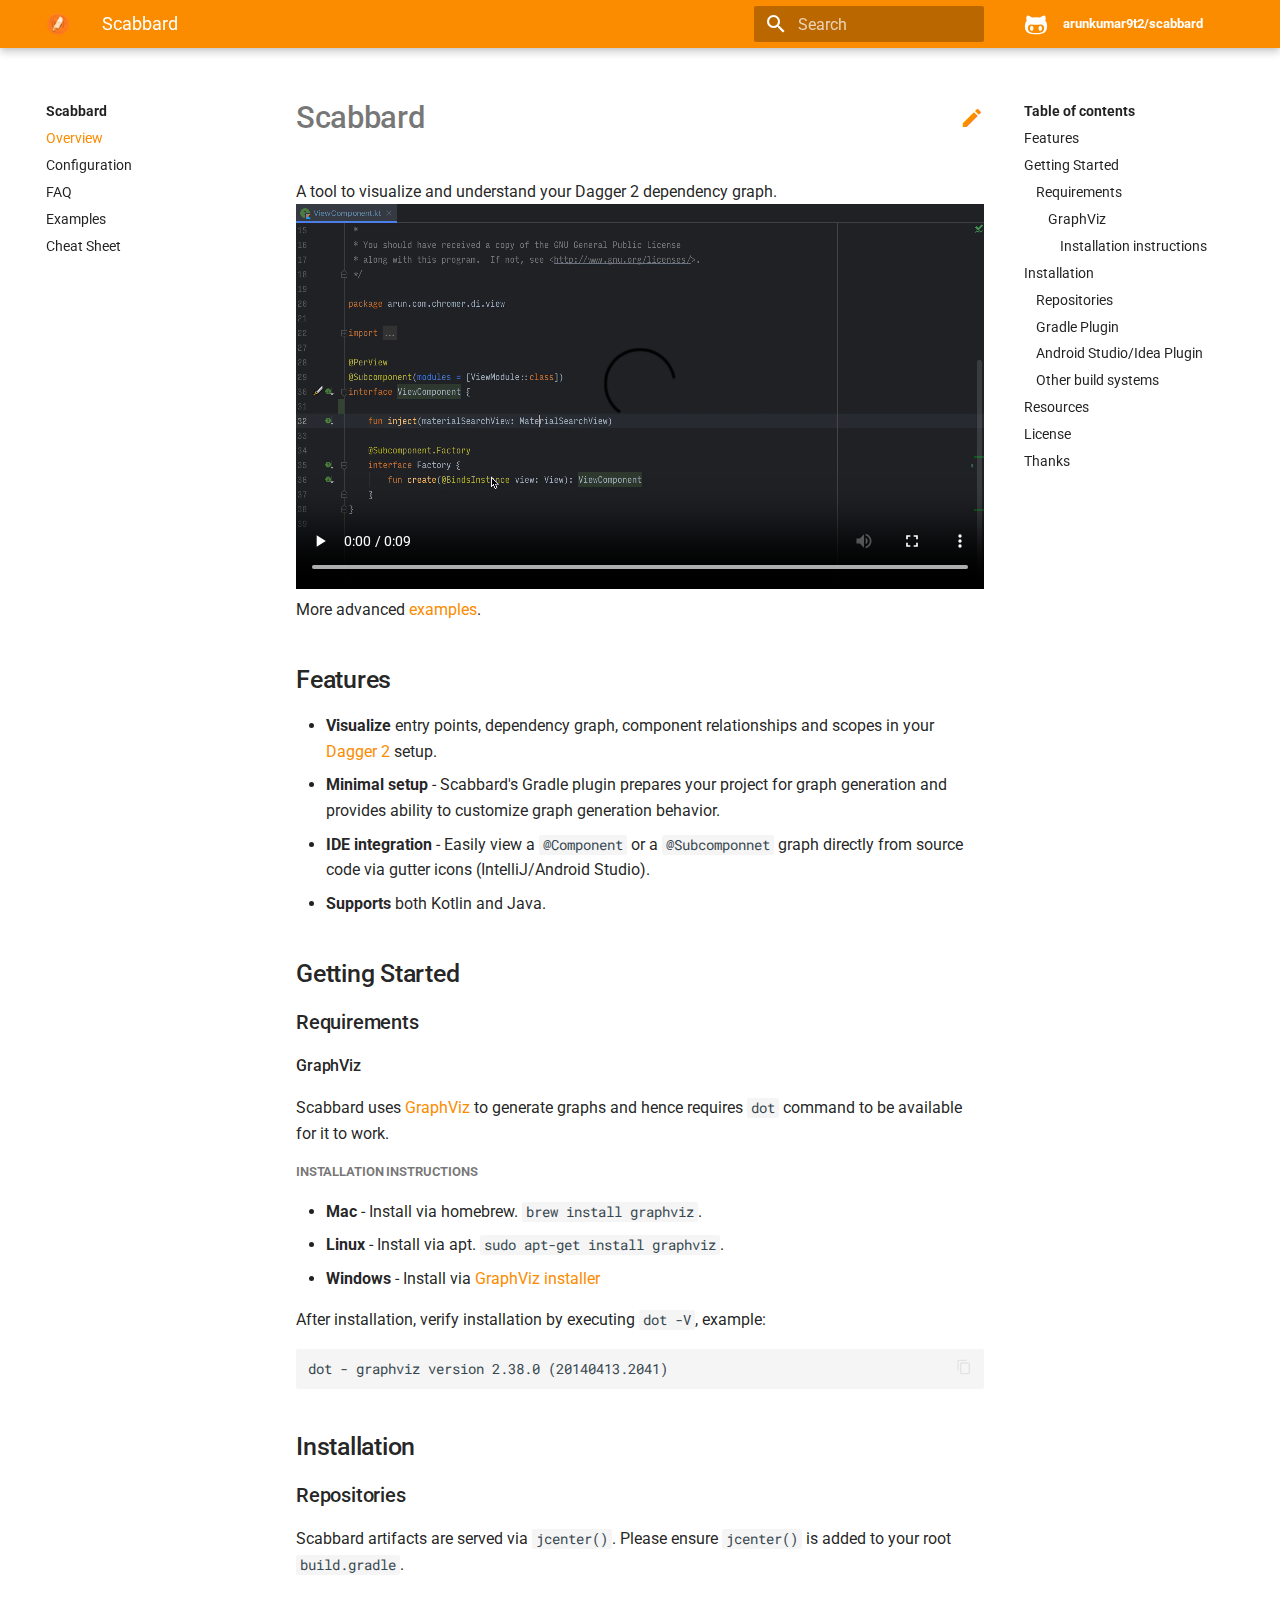
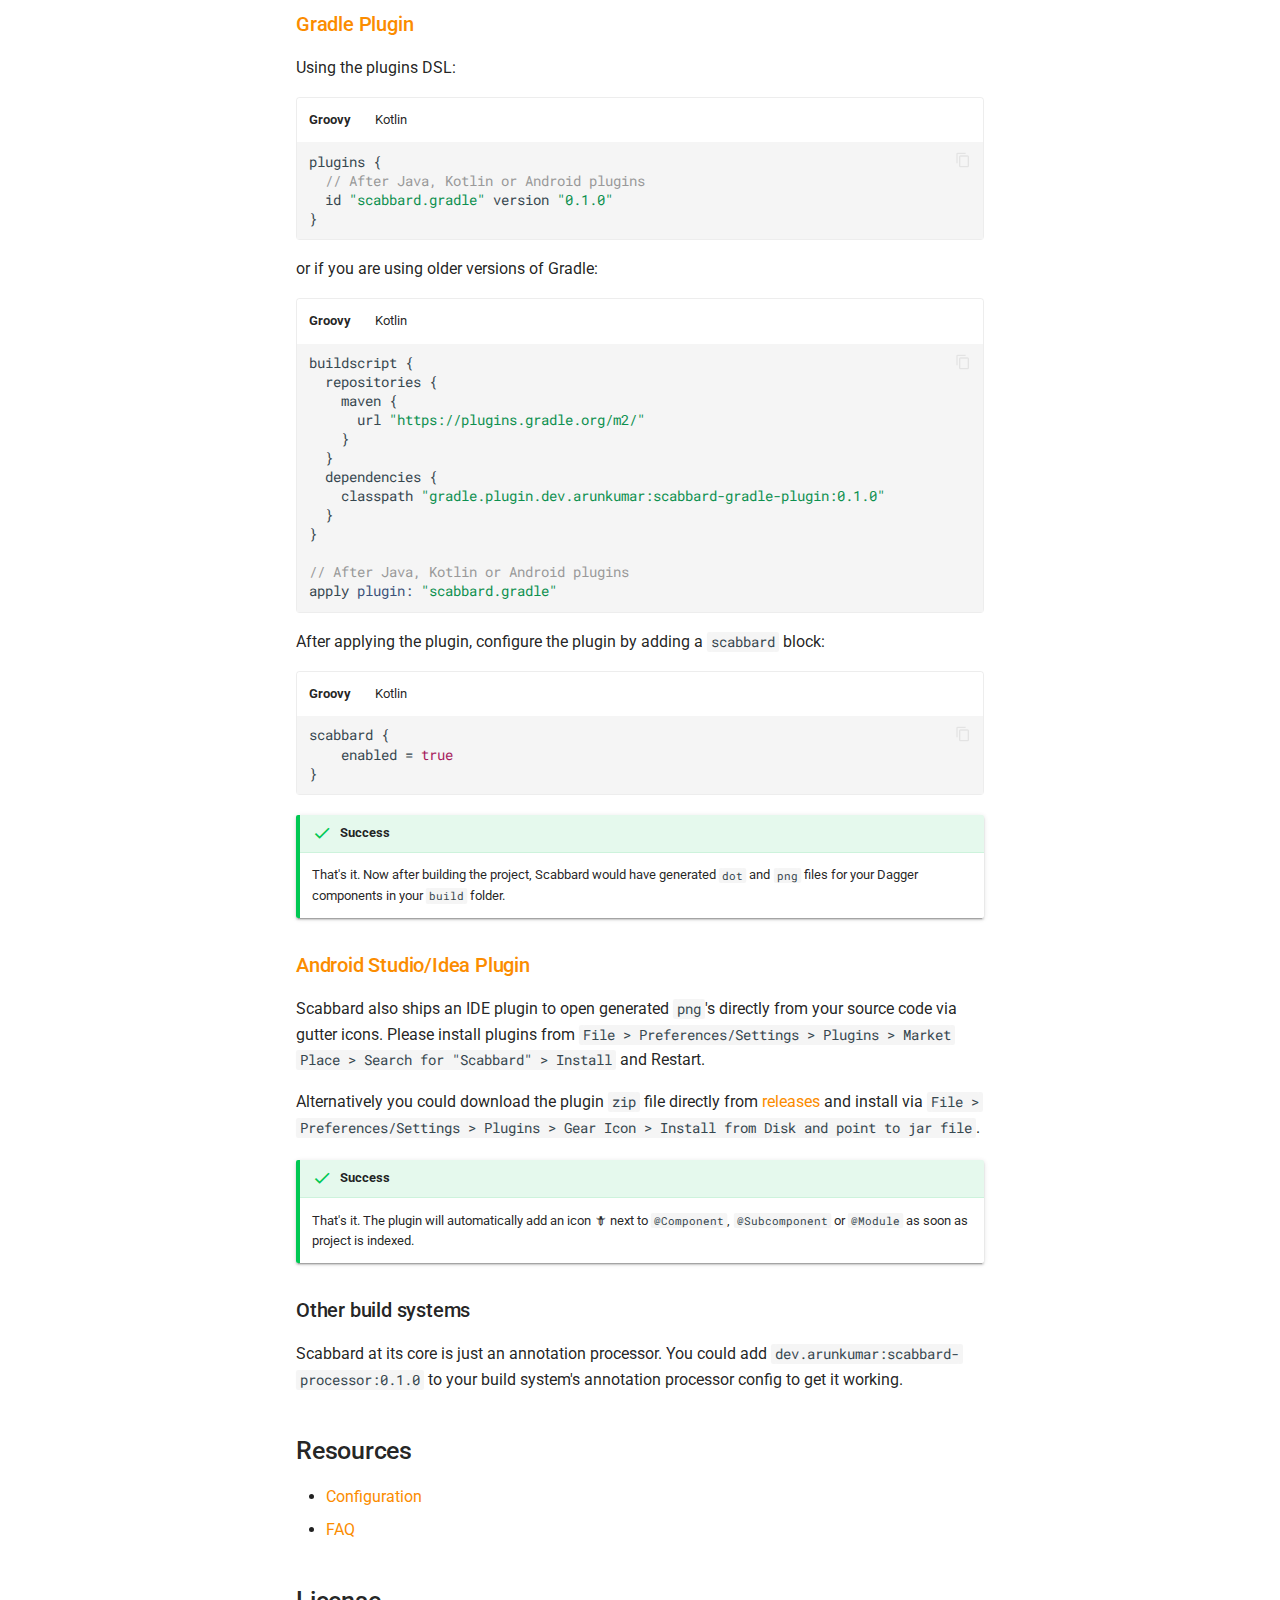
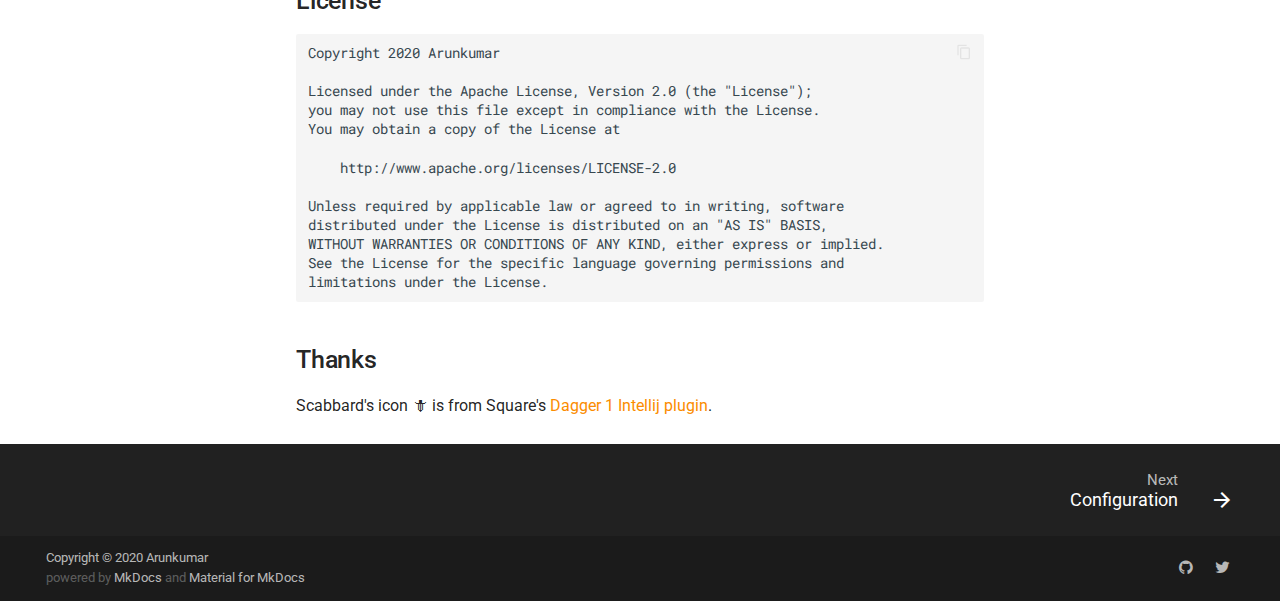
==== commit 0724318c: "Deployed a4cfed4 with MkDocs version: 1.0.4" ====
--- a/index.html
+++ b/index.html
@@ -1,11 +1,11 @@
-<!doctype html><html lang=en class=no-js> <head><meta charset=utf-8><meta name=viewport content="width=device-width,initial-scale=1"><meta http-equiv=x-ua-compatible content="ie=edge"><meta name=description content="A tool to visualize Dagger 2 dependency graph"><link href=https://github.com/arunkumar9t2/scabbard/ rel=canonical><meta name=author content="2019 Arunkumar"><meta name=lang:clipboard.copy content="Copy to clipboard"><meta name=lang:clipboard.copied content="Copied to clipboard"><meta name=lang:search.language content=en><meta name=lang:search.pipeline.stopwords content=True><meta name=lang:search.pipeline.trimmer content=True><meta name=lang:search.result.none content="No matching documents"><meta name=lang:search.result.one content="1 matching document"><meta name=lang:search.result.other content="# matching documents"><meta name=lang:search.tokenizer content=[\s\-]+><link rel="shortcut icon" href=assets/images/favicon.png><meta name=generator content="mkdocs-1.0.4, mkdocs-material-4.6.0"><title>Scabbard</title><link rel=stylesheet href=assets/stylesheets/application.1b62728e.css><link rel=stylesheet href=assets/stylesheets/application-palette.a8b3c06d.css><meta name=theme-color content=#fb8c00><script src=assets/javascripts/modernizr.268332fc.js></script><link href=https://fonts.gstatic.com rel=preconnect crossorigin><link rel=stylesheet href="https://fonts.googleapis.com/css?family=Roboto:300,400,400i,700%7CRoboto+Mono&display=fallback"><style>body,input{font-family:"Roboto","Helvetica Neue",Helvetica,Arial,sans-serif}code,kbd,pre{font-family:"Roboto Mono","Courier New",Courier,monospace}</style><link rel=stylesheet href=assets/fonts/material-icons.css><link rel=stylesheet href=css/site.css></head> <body dir=ltr data-md-color-primary=orange data-md-color-accent=teal> <svg class=md-svg> <defs> <svg xmlns=http://www.w3.org/2000/svg width=416 height=448 viewbox="0 0 416 448" id=__github><path fill=currentColor d="M160 304q0 10-3.125 20.5t-10.75 19T128 352t-18.125-8.5-10.75-19T96 304t3.125-20.5 10.75-19T128 256t18.125 8.5 10.75 19T160 304zm160 0q0 10-3.125 20.5t-10.75 19T288 352t-18.125-8.5-10.75-19T256 304t3.125-20.5 10.75-19T288 256t18.125 8.5 10.75 19T320 304zm40 0q0-30-17.25-51T296 232q-10.25 0-48.75 5.25Q229.5 240 208 240t-39.25-2.75Q130.75 232 120 232q-29.5 0-46.75 21T56 304q0 22 8 38.375t20.25 25.75 30.5 15 35 7.375 37.25 1.75h42q20.5 0 37.25-1.75t35-7.375 30.5-15 20.25-25.75T360 304zm56-44q0 51.75-15.25 82.75-9.5 19.25-26.375 33.25t-35.25 21.5-42.5 11.875-42.875 5.5T212 416q-19.5 0-35.5-.75t-36.875-3.125-38.125-7.5-34.25-12.875T37 371.5t-21.5-28.75Q0 312 0 260q0-59.25 34-99-6.75-20.5-6.75-42.5 0-29 12.75-54.5 27 0 47.5 9.875t47.25 30.875Q171.5 96 212 96q37 0 70 8 26.25-20.5 46.75-30.25T376 64q12.75 25.5 12.75 54.5 0 21.75-6.75 42 34 40 34 99.5z"/></svg> </defs> </svg> <input class=md-toggle data-md-toggle=drawer type=checkbox id=__drawer autocomplete=off> <input class=md-toggle data-md-toggle=search type=checkbox id=__search autocomplete=off> <label class=md-overlay data-md-component=overlay for=__drawer></label> <a href=#scabbard tabindex=1 class=md-skip> Skip to content </a> <header class=md-header data-md-component=header> <nav class="md-header-nav md-grid"> <div class=md-flex> <div class="md-flex__cell md-flex__cell--shrink"> <a href=https://github.com/arunkumar9t2/scabbard title=Scabbard class="md-header-nav__button md-logo"> <img src=images/scabbard-icon.png width=24 height=24> </a> </div> <div class="md-flex__cell md-flex__cell--shrink"> <label class="md-icon md-icon--menu md-header-nav__button" for=__drawer></label> </div> <div class="md-flex__cell md-flex__cell--stretch"> <div class="md-flex__ellipsis md-header-nav__title" data-md-component=title> <span class=md-header-nav__topic> Scabbard </span> <span class=md-header-nav__topic> Overview </span> </div> </div> <div class="md-flex__cell md-flex__cell--shrink"> <label class="md-icon md-icon--search md-header-nav__button" for=__search></label> <div class=md-search data-md-component=search role=dialog> <label class=md-search__overlay for=__search></label> <div class=md-search__inner role=search> <form class=md-search__form name=search> <input type=text class=md-search__input name=query placeholder=Search autocapitalize=off autocorrect=off autocomplete=off spellcheck=false data-md-component=query data-md-state=active> <label class="md-icon md-search__icon" for=__search></label> <button type=reset class="md-icon md-search__icon" data-md-component=reset tabindex=-1> &#xE5CD; </button> </form> <div class=md-search__output> <div class=md-search__scrollwrap data-md-scrollfix> <div class=md-search-result data-md-component=result> <div class=md-search-result__meta> Type to start searching </div> <ol class=md-search-result__list></ol> </div> </div> </div> </div> </div> </div> <div class="md-flex__cell md-flex__cell--shrink"> <div class=md-header-nav__source> <a href=https://github.com/arunkumar9t2/scabbard/ title="Go to repository" class=md-source data-md-source=github> <div class=md-source__icon> <svg viewbox="0 0 24 24" width=24 height=24> <use xlink:href=#__github width=24 height=24></use> </svg> </div> <div class=md-source__repository> arunkumar9t2/scabbard </div> </a> </div> </div> </div> </nav> </header> <div class=md-container> <main class=md-main role=main> <div class="md-main__inner md-grid" data-md-component=container> <div class="md-sidebar md-sidebar--primary" data-md-component=navigation> <div class=md-sidebar__scrollwrap> <div class=md-sidebar__inner> <nav class="md-nav md-nav--primary" data-md-level=0> <label class="md-nav__title md-nav__title--site" for=__drawer> <a href=https://github.com/arunkumar9t2/scabbard title=Scabbard class="md-nav__button md-logo"> <img src=images/scabbard-icon.png width=48 height=48> </a> Scabbard </label> <div class=md-nav__source> <a href=https://github.com/arunkumar9t2/scabbard/ title="Go to repository" class=md-source data-md-source=github> <div class=md-source__icon> <svg viewbox="0 0 24 24" width=24 height=24> <use xlink:href=#__github width=24 height=24></use> </svg> </div> <div class=md-source__repository> arunkumar9t2/scabbard </div> </a> </div> <ul class=md-nav__list data-md-scrollfix> <li class="md-nav__item md-nav__item--active"> <input class="md-toggle md-nav__toggle" data-md-toggle=toc type=checkbox id=__toc> <label class="md-nav__link md-nav__link--active" for=__toc> Overview </label> <a href=. title=Overview class="md-nav__link md-nav__link--active"> Overview </a> <nav class="md-nav md-nav--secondary"> <label class=md-nav__title for=__toc>Table of contents</label> <ul class=md-nav__list data-md-scrollfix> <li class=md-nav__item> <a href=#features class=md-nav__link> Features </a> </li> <li class=md-nav__item> <a href=#getting-started class=md-nav__link> Getting Started </a> <nav class=md-nav> <ul class=md-nav__list> <li class=md-nav__item> <a href=#requirements class=md-nav__link> Requirements </a> <nav class=md-nav> <ul class=md-nav__list> <li class=md-nav__item> <a href=#graphviz class=md-nav__link> GraphViz </a> <nav class=md-nav> <ul class=md-nav__list> <li class=md-nav__item> <a href=#installation-instructions class=md-nav__link> Installation instructions </a> </li> </ul> </nav> </li> </ul> </nav> </li> </ul> </nav> </li> <li class=md-nav__item> <a href=#installation class=md-nav__link> Installation </a> <nav class=md-nav> <ul class=md-nav__list> <li class=md-nav__item> <a href=#repositories class=md-nav__link> Repositories </a> </li> <li class=md-nav__item> <a href=#gradle-plugin class=md-nav__link> Gradle Plugin </a> </li> <li class=md-nav__item> <a href=#android-studioidea-plugin class=md-nav__link> Android Studio/Idea Plugin </a> </li> <li class=md-nav__item> <a href=#other-build-systems class=md-nav__link> Other build systems </a> </li> </ul> </nav> </li> <li class=md-nav__item> <a href=#resources class=md-nav__link> Resources </a> </li> <li class=md-nav__item> <a href=#license class=md-nav__link> License </a> </li> <li class=md-nav__item> <a href=#thanks class=md-nav__link> Thanks </a> </li> </ul> </nav> </li> <li class=md-nav__item> <a href=configuration/ title=Configuration class=md-nav__link> Configuration </a> </li> <li class=md-nav__item> <a href=faq/ title=FAQ class=md-nav__link> FAQ </a> </li> <li class=md-nav__item> <a href=examples/ title=Examples class=md-nav__link> Examples </a> </li> </ul> </nav> </div> </div> </div> <div class="md-sidebar md-sidebar--secondary" data-md-component=toc> <div class=md-sidebar__scrollwrap> <div class=md-sidebar__inner> <nav class="md-nav md-nav--secondary"> <label class=md-nav__title for=__toc>Table of contents</label> <ul class=md-nav__list data-md-scrollfix> <li class=md-nav__item> <a href=#features class=md-nav__link> Features </a> </li> <li class=md-nav__item> <a href=#getting-started class=md-nav__link> Getting Started </a> <nav class=md-nav> <ul class=md-nav__list> <li class=md-nav__item> <a href=#requirements class=md-nav__link> Requirements </a> <nav class=md-nav> <ul class=md-nav__list> <li class=md-nav__item> <a href=#graphviz class=md-nav__link> GraphViz </a> <nav class=md-nav> <ul class=md-nav__list> <li class=md-nav__item> <a href=#installation-instructions class=md-nav__link> Installation instructions </a> </li> </ul> </nav> </li> </ul> </nav> </li> </ul> </nav> </li> <li class=md-nav__item> <a href=#installation class=md-nav__link> Installation </a> <nav class=md-nav> <ul class=md-nav__list> <li class=md-nav__item> <a href=#repositories class=md-nav__link> Repositories </a> </li> <li class=md-nav__item> <a href=#gradle-plugin class=md-nav__link> Gradle Plugin </a> </li> <li class=md-nav__item> <a href=#android-studioidea-plugin class=md-nav__link> Android Studio/Idea Plugin </a> </li> <li class=md-nav__item> <a href=#other-build-systems class=md-nav__link> Other build systems </a> </li> </ul> </nav> </li> <li class=md-nav__item> <a href=#resources class=md-nav__link> Resources </a> </li> <li class=md-nav__item> <a href=#license class=md-nav__link> License </a> </li> <li class=md-nav__item> <a href=#thanks class=md-nav__link> Thanks </a> </li> </ul> </nav> </div> </div> </div> <div class=md-content> <article class="md-content__inner md-typeset"> <a href=https://github.com/arunkumar9t2/scabbard/edit/master/docs/index.md title="Edit this page" class="md-icon md-content__icon">&#xE3C9;</a> <h1 id=scabbard>Scabbard<a class=headerlink href=#scabbard title="Permanent link">&para;</a></h1> <p>A tool to visualize and understand your Dagger 2 dependency graph. <video width=100% controls> <source src=video/ViewComponent.mp4 type=video/mp4> Your browser does not support the video tag. </video> More advanced <a href=examples/ >examples</a>.</p> <h2 id=features>Features<a class=headerlink href=#features title="Permanent link">&para;</a></h2> <ul> <li> <p><strong>Visualize</strong> entry points, dependency graph, component relationships and scopes in your <a href=https://github.com/google/dagger>Dagger 2</a> setup.</p> </li> <li> <p><strong>Minimal setup</strong> - Scabbard's Gradle plugin prepares your project for graph generation and provides ability to customize graph generation behavior.</p> </li> <li> <p><strong>IDE integration</strong> - Easily view a <code>@Component</code> or a <code>@Subcomponnet</code> graph directly from source code via gutter icons (IntelliJ/Android Studio).</p> </li> <li> <p><strong>Supports</strong> both Kotlin and Java.</p> </li> </ul> <h2 id=getting-started>Getting Started<a class=headerlink href=#getting-started title="Permanent link">&para;</a></h2> <h3 id=requirements>Requirements<a class=headerlink href=#requirements title="Permanent link">&para;</a></h3> <h4 id=graphviz>GraphViz<a class=headerlink href=#graphviz title="Permanent link">&para;</a></h4> <p>Scabbard uses <a href=https://www.graphviz.org/ >GraphViz</a> to generate graphs and hence requires <code>dot</code> command to be available for it to work.</p> <h5 id=installation-instructions>Installation instructions<a class=headerlink href=#installation-instructions title="Permanent link">&para;</a></h5> <ul> <li> <p><strong>Mac</strong> - Install via homebrew. <code>brew install graphviz</code>.</p> </li> <li> <p><strong>Linux</strong> - Install via apt. <code>sudo apt-get install graphviz</code>.</p> </li> <li> <p><strong>Windows</strong> - Install via <a href=https://graphviz.gitlab.io/_pages/Download/Download_windows.html>GraphViz installer</a></p> </li> </ul> <p>After installation, verify installation by executing <code>dot -V</code>, example:</p> <div class=codehilite><pre><span></span>dot - graphviz version 2.38.0 (20140413.2041)
+<!doctype html><html lang=en class=no-js> <head><meta charset=utf-8><meta name=viewport content="width=device-width,initial-scale=1"><meta http-equiv=x-ua-compatible content="ie=edge"><meta name=description content="A tool to visualize Dagger 2 dependency graph"><link href=https://github.com/arunkumar9t2/scabbard/ rel=canonical><meta name=author content="2019 Arunkumar"><meta name=lang:clipboard.copy content="Copy to clipboard"><meta name=lang:clipboard.copied content="Copied to clipboard"><meta name=lang:search.language content=en><meta name=lang:search.pipeline.stopwords content=True><meta name=lang:search.pipeline.trimmer content=True><meta name=lang:search.result.none content="No matching documents"><meta name=lang:search.result.one content="1 matching document"><meta name=lang:search.result.other content="# matching documents"><meta name=lang:search.tokenizer content=[\s\-]+><link rel="shortcut icon" href=assets/images/favicon.png><meta name=generator content="mkdocs-1.0.4, mkdocs-material-4.6.0"><title>Scabbard</title><link rel=stylesheet href=assets/stylesheets/application.1b62728e.css><link rel=stylesheet href=assets/stylesheets/application-palette.a8b3c06d.css><meta name=theme-color content=#fb8c00><script src=assets/javascripts/modernizr.268332fc.js></script><link href=https://fonts.gstatic.com rel=preconnect crossorigin><link rel=stylesheet href="https://fonts.googleapis.com/css?family=Roboto:300,400,400i,700%7CRoboto+Mono&display=fallback"><style>body,input{font-family:"Roboto","Helvetica Neue",Helvetica,Arial,sans-serif}code,kbd,pre{font-family:"Roboto Mono","Courier New",Courier,monospace}</style><link rel=stylesheet href=assets/fonts/material-icons.css><link rel=stylesheet href=css/site.css></head> <body dir=ltr data-md-color-primary=orange data-md-color-accent=teal> <svg class=md-svg> <defs> <svg xmlns=http://www.w3.org/2000/svg width=416 height=448 viewbox="0 0 416 448" id=__github><path fill=currentColor d="M160 304q0 10-3.125 20.5t-10.75 19T128 352t-18.125-8.5-10.75-19T96 304t3.125-20.5 10.75-19T128 256t18.125 8.5 10.75 19T160 304zm160 0q0 10-3.125 20.5t-10.75 19T288 352t-18.125-8.5-10.75-19T256 304t3.125-20.5 10.75-19T288 256t18.125 8.5 10.75 19T320 304zm40 0q0-30-17.25-51T296 232q-10.25 0-48.75 5.25Q229.5 240 208 240t-39.25-2.75Q130.75 232 120 232q-29.5 0-46.75 21T56 304q0 22 8 38.375t20.25 25.75 30.5 15 35 7.375 37.25 1.75h42q20.5 0 37.25-1.75t35-7.375 30.5-15 20.25-25.75T360 304zm56-44q0 51.75-15.25 82.75-9.5 19.25-26.375 33.25t-35.25 21.5-42.5 11.875-42.875 5.5T212 416q-19.5 0-35.5-.75t-36.875-3.125-38.125-7.5-34.25-12.875T37 371.5t-21.5-28.75Q0 312 0 260q0-59.25 34-99-6.75-20.5-6.75-42.5 0-29 12.75-54.5 27 0 47.5 9.875t47.25 30.875Q171.5 96 212 96q37 0 70 8 26.25-20.5 46.75-30.25T376 64q12.75 25.5 12.75 54.5 0 21.75-6.75 42 34 40 34 99.5z"/></svg> </defs> </svg> <input class=md-toggle data-md-toggle=drawer type=checkbox id=__drawer autocomplete=off> <input class=md-toggle data-md-toggle=search type=checkbox id=__search autocomplete=off> <label class=md-overlay data-md-component=overlay for=__drawer></label> <a href=#scabbard tabindex=1 class=md-skip> Skip to content </a> <header class=md-header data-md-component=header> <nav class="md-header-nav md-grid"> <div class=md-flex> <div class="md-flex__cell md-flex__cell--shrink"> <a href=https://github.com/arunkumar9t2/scabbard title=Scabbard class="md-header-nav__button md-logo"> <img src=images/scabbard-icon.png width=24 height=24> </a> </div> <div class="md-flex__cell md-flex__cell--shrink"> <label class="md-icon md-icon--menu md-header-nav__button" for=__drawer></label> </div> <div class="md-flex__cell md-flex__cell--stretch"> <div class="md-flex__ellipsis md-header-nav__title" data-md-component=title> <span class=md-header-nav__topic> Scabbard </span> <span class=md-header-nav__topic> Overview </span> </div> </div> <div class="md-flex__cell md-flex__cell--shrink"> <label class="md-icon md-icon--search md-header-nav__button" for=__search></label> <div class=md-search data-md-component=search role=dialog> <label class=md-search__overlay for=__search></label> <div class=md-search__inner role=search> <form class=md-search__form name=search> <input type=text class=md-search__input name=query placeholder=Search autocapitalize=off autocorrect=off autocomplete=off spellcheck=false data-md-component=query data-md-state=active> <label class="md-icon md-search__icon" for=__search></label> <button type=reset class="md-icon md-search__icon" data-md-component=reset tabindex=-1> &#xE5CD; </button> </form> <div class=md-search__output> <div class=md-search__scrollwrap data-md-scrollfix> <div class=md-search-result data-md-component=result> <div class=md-search-result__meta> Type to start searching </div> <ol class=md-search-result__list></ol> </div> </div> </div> </div> </div> </div> <div class="md-flex__cell md-flex__cell--shrink"> <div class=md-header-nav__source> <a href=https://github.com/arunkumar9t2/scabbard/ title="Go to repository" class=md-source data-md-source=github> <div class=md-source__icon> <svg viewbox="0 0 24 24" width=24 height=24> <use xlink:href=#__github width=24 height=24></use> </svg> </div> <div class=md-source__repository> arunkumar9t2/scabbard </div> </a> </div> </div> </div> </nav> </header> <div class=md-container> <main class=md-main role=main> <div class="md-main__inner md-grid" data-md-component=container> <div class="md-sidebar md-sidebar--primary" data-md-component=navigation> <div class=md-sidebar__scrollwrap> <div class=md-sidebar__inner> <nav class="md-nav md-nav--primary" data-md-level=0> <label class="md-nav__title md-nav__title--site" for=__drawer> <a href=https://github.com/arunkumar9t2/scabbard title=Scabbard class="md-nav__button md-logo"> <img src=images/scabbard-icon.png width=48 height=48> </a> Scabbard </label> <div class=md-nav__source> <a href=https://github.com/arunkumar9t2/scabbard/ title="Go to repository" class=md-source data-md-source=github> <div class=md-source__icon> <svg viewbox="0 0 24 24" width=24 height=24> <use xlink:href=#__github width=24 height=24></use> </svg> </div> <div class=md-source__repository> arunkumar9t2/scabbard </div> </a> </div> <ul class=md-nav__list data-md-scrollfix> <li class="md-nav__item md-nav__item--active"> <input class="md-toggle md-nav__toggle" data-md-toggle=toc type=checkbox id=__toc> <label class="md-nav__link md-nav__link--active" for=__toc> Overview </label> <a href=. title=Overview class="md-nav__link md-nav__link--active"> Overview </a> <nav class="md-nav md-nav--secondary"> <label class=md-nav__title for=__toc>Table of contents</label> <ul class=md-nav__list data-md-scrollfix> <li class=md-nav__item> <a href=#features class=md-nav__link> Features </a> </li> <li class=md-nav__item> <a href=#getting-started class=md-nav__link> Getting Started </a> <nav class=md-nav> <ul class=md-nav__list> <li class=md-nav__item> <a href=#requirements class=md-nav__link> Requirements </a> <nav class=md-nav> <ul class=md-nav__list> <li class=md-nav__item> <a href=#graphviz class=md-nav__link> GraphViz </a> <nav class=md-nav> <ul class=md-nav__list> <li class=md-nav__item> <a href=#installation-instructions class=md-nav__link> Installation instructions </a> </li> </ul> </nav> </li> </ul> </nav> </li> </ul> </nav> </li> <li class=md-nav__item> <a href=#installation class=md-nav__link> Installation </a> <nav class=md-nav> <ul class=md-nav__list> <li class=md-nav__item> <a href=#repositories class=md-nav__link> Repositories </a> </li> <li class=md-nav__item> <a href=#gradle-plugin class=md-nav__link> Gradle Plugin </a> </li> <li class=md-nav__item> <a href=#android-studioidea-plugin class=md-nav__link> Android Studio/Idea Plugin </a> </li> <li class=md-nav__item> <a href=#other-build-systems class=md-nav__link> Other build systems </a> </li> </ul> </nav> </li> <li class=md-nav__item> <a href=#resources class=md-nav__link> Resources </a> </li> <li class=md-nav__item> <a href=#license class=md-nav__link> License </a> </li> <li class=md-nav__item> <a href=#thanks class=md-nav__link> Thanks </a> </li> </ul> </nav> </li> <li class=md-nav__item> <a href=configuration/ title=Configuration class=md-nav__link> Configuration </a> </li> <li class=md-nav__item> <a href=faq/ title=FAQ class=md-nav__link> FAQ </a> </li> <li class=md-nav__item> <a href=examples/ title=Examples class=md-nav__link> Examples </a> </li> <li class=md-nav__item> <a href=cheat-sheet/ title="Cheat Sheet" class=md-nav__link> Cheat Sheet </a> </li> </ul> </nav> </div> </div> </div> <div class="md-sidebar md-sidebar--secondary" data-md-component=toc> <div class=md-sidebar__scrollwrap> <div class=md-sidebar__inner> <nav class="md-nav md-nav--secondary"> <label class=md-nav__title for=__toc>Table of contents</label> <ul class=md-nav__list data-md-scrollfix> <li class=md-nav__item> <a href=#features class=md-nav__link> Features </a> </li> <li class=md-nav__item> <a href=#getting-started class=md-nav__link> Getting Started </a> <nav class=md-nav> <ul class=md-nav__list> <li class=md-nav__item> <a href=#requirements class=md-nav__link> Requirements </a> <nav class=md-nav> <ul class=md-nav__list> <li class=md-nav__item> <a href=#graphviz class=md-nav__link> GraphViz </a> <nav class=md-nav> <ul class=md-nav__list> <li class=md-nav__item> <a href=#installation-instructions class=md-nav__link> Installation instructions </a> </li> </ul> </nav> </li> </ul> </nav> </li> </ul> </nav> </li> <li class=md-nav__item> <a href=#installation class=md-nav__link> Installation </a> <nav class=md-nav> <ul class=md-nav__list> <li class=md-nav__item> <a href=#repositories class=md-nav__link> Repositories </a> </li> <li class=md-nav__item> <a href=#gradle-plugin class=md-nav__link> Gradle Plugin </a> </li> <li class=md-nav__item> <a href=#android-studioidea-plugin class=md-nav__link> Android Studio/Idea Plugin </a> </li> <li class=md-nav__item> <a href=#other-build-systems class=md-nav__link> Other build systems </a> </li> </ul> </nav> </li> <li class=md-nav__item> <a href=#resources class=md-nav__link> Resources </a> </li> <li class=md-nav__item> <a href=#license class=md-nav__link> License </a> </li> <li class=md-nav__item> <a href=#thanks class=md-nav__link> Thanks </a> </li> </ul> </nav> </div> </div> </div> <div class=md-content> <article class="md-content__inner md-typeset"> <a href=https://github.com/arunkumar9t2/scabbard/edit/master/docs/index.md title="Edit this page" class="md-icon md-content__icon">&#xE3C9;</a> <h1 id=scabbard>Scabbard<a class=headerlink href=#scabbard title="Permanent link">&para;</a></h1> <p>A tool to visualize and understand your Dagger 2 dependency graph. <video width=100% controls> <source src=video/ViewComponent.mp4 type=video/mp4> Your browser does not support the video tag. </video> More advanced <a href=examples/ >examples</a>.</p> <h2 id=features>Features<a class=headerlink href=#features title="Permanent link">&para;</a></h2> <ul> <li> <p><strong>Visualize</strong> entry points, dependency graph, component relationships and scopes in your <a href=https://github.com/google/dagger>Dagger 2</a> setup.</p> </li> <li> <p><strong>Minimal setup</strong> - Scabbard's Gradle plugin prepares your project for graph generation and provides ability to customize graph generation behavior.</p> </li> <li> <p><strong>IDE integration</strong> - Easily view a <code>@Component</code> or a <code>@Subcomponnet</code> graph directly from source code via gutter icons (IntelliJ/Android Studio).</p> </li> <li> <p><strong>Supports</strong> both Kotlin and Java.</p> </li> </ul> <h2 id=getting-started>Getting Started<a class=headerlink href=#getting-started title="Permanent link">&para;</a></h2> <h3 id=requirements>Requirements<a class=headerlink href=#requirements title="Permanent link">&para;</a></h3> <h4 id=graphviz>GraphViz<a class=headerlink href=#graphviz title="Permanent link">&para;</a></h4> <p>Scabbard uses <a href=https://www.graphviz.org/ >GraphViz</a> to generate graphs and hence requires <code>dot</code> command to be available for it to work.</p> <h5 id=installation-instructions>Installation instructions<a class=headerlink href=#installation-instructions title="Permanent link">&para;</a></h5> <ul> <li> <p><strong>Mac</strong> - Install via homebrew. <code>brew install graphviz</code>.</p> </li> <li> <p><strong>Linux</strong> - Install via apt. <code>sudo apt-get install graphviz</code>.</p> </li> <li> <p><strong>Windows</strong> - Install via <a href=https://graphviz.gitlab.io/_pages/Download/Download_windows.html>GraphViz installer</a></p> </li> </ul> <p>After installation, verify installation by executing <code>dot -V</code>, example:</p> <div class=codehilite><pre><span></span>dot - graphviz version 2.38.0 (20140413.2041)
 </pre></div> <h2 id=installation>Installation<a class=headerlink href=#installation title="Permanent link">&para;</a></h2> <h3 id=repositories>Repositories<a class=headerlink href=#repositories title="Permanent link">&para;</a></h3> <p>Scabbard artifacts are served via <code>jcenter()</code>. Please ensure <code>jcenter()</code> is added to your root <code>build.gradle</code>.</p> <h3 id=gradle-plugin><a href=https://plugins.gradle.org/plugin/scabbard.gradle>Gradle Plugin</a><a class=headerlink href=#gradle-plugin title="Permanent link">&para;</a></h3> <p>Using the plugins DSL:</p> <div class=superfences-tabs> <input name=__tabs_1 type=radio id=__tab_1_0 checked=checked> <label for=__tab_1_0>Groovy</label> <div class=superfences-content><div class=codehilite><pre><span></span><span class=n>plugins</span> <span class=o>{</span>
   <span class=c1>// After Java, Kotlin or Android plugins  </span>
-  <span class=n>id</span> <span class=s2>&quot;scabbard.gradle&quot;</span> <span class=n>version</span> <span class=s2>&quot;0.0.1&quot;</span>
+  <span class=n>id</span> <span class=s2>&quot;scabbard.gradle&quot;</span> <span class=n>version</span> <span class=s2>&quot;0.1.0&quot;</span>
 <span class=o>}</span>
 </pre></div></div> <input name=__tabs_1 type=radio id=__tab_1_1> <label for=__tab_1_1>Kotlin</label> <div class=superfences-content><div class=codehilite><pre><span></span><span class=n>plugins</span> <span class=p>{</span>
   <span class=c1>// After Java, Kotlin or Android plugins  </span>
-  <span class=n>id</span><span class=p>(</span><span class=s>&quot;scabbard.gradle&quot;</span><span class=p>)</span> <span class=n>version</span> <span class=s>&quot;0.0.1&quot;</span>
+  <span class=n>id</span><span class=p>(</span><span class=s>&quot;scabbard.gradle&quot;</span><span class=p>)</span> <span class=n>version</span> <span class=s>&quot;0.1.0&quot;</span>
 <span class=p>}</span>
 </pre></div></div> </div> <p>or if you are using older versions of Gradle:</p> <div class=superfences-tabs> <input name=__tabs_2 type=radio id=__tab_2_0 checked=checked> <label for=__tab_2_0>Groovy</label> <div class=superfences-content><div class=codehilite><pre><span></span><span class=n>buildscript</span> <span class=o>{</span>
   <span class=n>repositories</span> <span class=o>{</span>
@@ -14,7 +14,7 @@
     <span class=o>}</span>
   <span class=o>}</span>
   <span class=n>dependencies</span> <span class=o>{</span>
-    <span class=n>classpath</span> <span class=s2>&quot;gradle.plugin.dev.arunkumar:scabbard-gradle-plugin:0.0.1&quot;</span>
+    <span class=n>classpath</span> <span class=s2>&quot;gradle.plugin.dev.arunkumar:scabbard-gradle-plugin:0.1.0&quot;</span>
   <span class=o>}</span>
 <span class=o>}</span>
 
@@ -27,7 +27,7 @@
     <span class=p>}</span>
   <span class=p>}</span>
   <span class=n>dependencies</span> <span class=p>{</span>
-    <span class=n>classpath</span><span class=p>(</span><span class=s>&quot;gradle.plugin.dev.arunkumar:scabbard-gradle-plugin:0.0.1&quot;</span><span class=p>)</span>
+    <span class=n>classpath</span><span class=p>(</span><span class=s>&quot;gradle.plugin.dev.arunkumar:scabbard-gradle-plugin:0.1.0&quot;</span><span class=p>)</span>
   <span class=p>}</span>
 <span class=p>}</span>
 
@@ -39,7 +39,7 @@
 </pre></div></div> <input name=__tabs_3 type=radio id=__tab_3_1> <label for=__tab_3_1>Kotlin</label> <div class=superfences-content><div class=codehilite><pre><span></span><span class=n>scabbard</span><span class=p>.</span><span class=n>configure</span><span class=p>(</span><span class=n>closureOf</span><span class=p>&lt;</span><span class=n>ScabbardSpec</span><span class=p>&gt;</span> <span class=p>{</span>
     <span class=n>enabled</span><span class=p>(</span><span class=k>true</span><span class=p>)</span>
 <span class=p>})</span>
-</pre></div></div> </div> <div class="admonition success"> <p class=admonition-title>Success</p> <p>That's it. Now after building the project, Scabbard would have generated <code>dot</code> and <code>png</code> files for your Dagger components in your <code>build</code> folder.</p> </div> <h3 id=android-studioidea-plugin><a href=https://plugins.jetbrains.com/plugin/13548-scabbard--dagger-2-visualizer/ >Android Studio/Idea Plugin</a><a class=headerlink href=#android-studioidea-plugin title="Permanent link">&para;</a></h3> <p>Scabbard also ships an IDE plugin to open generated <code>png</code>'s directly from your source code via gutter icons. Please install plugins from <code>File &gt; Preferences/Settings &gt; Plugins &gt; Market Place &gt; Search for "Scabbard" &gt; Install</code> and Restart.</p> <p>Alternatively you could download the plugin <code>jar</code> file directly from <a href=https://github.com/arunkumar9t2/scabbard/releases>releases</a> and install via <code>File &gt; Preferences/Settings &gt; Plugins &gt; Gear Icon &gt; Install from Disk and point to jar file</code>.</p> <div class="admonition success"> <p class=admonition-title>Success</p> <p>That's it. The plugin will automatically add an icon 🗡 next to <code>@Component</code>, <code>@Subcomponent</code> or <code>@Module</code> as soon as project is indexed.</p> </div> <h3 id=other-build-systems>Other build systems<a class=headerlink href=#other-build-systems title="Permanent link">&para;</a></h3> <p>Scabbard at its core is just an annotation processor. You could add <code>dev.arunkumar:scabbard-processor:0.0.1</code> to your build system's annotation processor config to get it working.</p> <h2 id=resources>Resources<a class=headerlink href=#resources title="Permanent link">&para;</a></h2> <ul> <li><a href=configuration/ >Configuration</a></li> <li><a href=faq/ >FAQ</a></li> </ul> <h2 id=license>License<a class=headerlink href=#license title="Permanent link">&para;</a></h2> <div class=codehilite><pre><span></span>Copyright 2020 Arunkumar
+</pre></div></div> </div> <div class="admonition success"> <p class=admonition-title>Success</p> <p>That's it. Now after building the project, Scabbard would have generated <code>dot</code> and <code>png</code> files for your Dagger components in your <code>build</code> folder.</p> </div> <h3 id=android-studioidea-plugin><a href=https://plugins.jetbrains.com/plugin/13548-scabbard--dagger-2-visualizer/ >Android Studio/Idea Plugin</a><a class=headerlink href=#android-studioidea-plugin title="Permanent link">&para;</a></h3> <p>Scabbard also ships an IDE plugin to open generated <code>png</code>'s directly from your source code via gutter icons. Please install plugins from <code>File &gt; Preferences/Settings &gt; Plugins &gt; Market Place &gt; Search for "Scabbard" &gt; Install</code> and Restart.</p> <p>Alternatively you could download the plugin <code>zip</code> file directly from <a href=https://github.com/arunkumar9t2/scabbard/releases>releases</a> and install via <code>File &gt; Preferences/Settings &gt; Plugins &gt; Gear Icon &gt; Install from Disk and point to jar file</code>.</p> <div class="admonition success"> <p class=admonition-title>Success</p> <p>That's it. The plugin will automatically add an icon 🗡 next to <code>@Component</code>, <code>@Subcomponent</code> or <code>@Module</code> as soon as project is indexed.</p> </div> <h3 id=other-build-systems>Other build systems<a class=headerlink href=#other-build-systems title="Permanent link">&para;</a></h3> <p>Scabbard at its core is just an annotation processor. You could add <code>dev.arunkumar:scabbard-processor:0.1.0</code> to your build system's annotation processor config to get it working.</p> <h2 id=resources>Resources<a class=headerlink href=#resources title="Permanent link">&para;</a></h2> <ul> <li><a href=configuration/ >Configuration</a></li> <li><a href=faq/ >FAQ</a></li> </ul> <h2 id=license>License<a class=headerlink href=#license title="Permanent link">&para;</a></h2> <div class=codehilite><pre><span></span>Copyright 2020 Arunkumar
 
 Licensed under the Apache License, Version 2.0 (the &quot;License&quot;);
 you may not use this file except in compliance with the License.
@@ -52,4 +52,4 @@
 WITHOUT WARRANTIES OR CONDITIONS OF ANY KIND, either express or implied.
 See the License for the specific language governing permissions and
 limitations under the License.
-</pre></div> <h2 id=thanks>Thanks<a class=headerlink href=#thanks title="Permanent link">&para;</a></h2> <p>Scabbard's icon 🗡 is from Square's <a href=https://github.com/square/dagger-intellij-plugin>Dagger 1 Intellij plugin</a>.</p> </article> </div> </div> </main> <footer class=md-footer> <div class=md-footer-nav> <nav class="md-footer-nav__inner md-grid"> <a href=configuration/ title=Configuration class="md-flex md-footer-nav__link md-footer-nav__link--next" rel=next> <div class="md-flex__cell md-flex__cell--stretch md-footer-nav__title"> <span class=md-flex__ellipsis> <span class=md-footer-nav__direction> Next </span> Configuration </span> </div> <div class="md-flex__cell md-flex__cell--shrink"> <i class="md-icon md-icon--arrow-forward md-footer-nav__button"></i> </div> </a> </nav> </div> <div class="md-footer-meta md-typeset"> <div class="md-footer-meta__inner md-grid"> <div class=md-footer-copyright> powered by <a href=https://www.mkdocs.org>MkDocs</a> and <a href=https://squidfunk.github.io/mkdocs-material/ > Material for MkDocs</a> </div> <div class=md-footer-social> <link rel=stylesheet href=assets/fonts/font-awesome.css> <a href=https://github.com/arunkumar9t2/scabbard class="md-footer-social__link fa fa-github"></a> </div> </div> </div> </footer> </div> <script src=assets/javascripts/application.808e90bb.js></script> <script>app.initialize({version:"1.0.4",url:{base:"."}})</script> </body> </html>+</pre></div> <h2 id=thanks>Thanks<a class=headerlink href=#thanks title="Permanent link">&para;</a></h2> <p>Scabbard's icon 🗡 is from Square's <a href=https://github.com/square/dagger-intellij-plugin>Dagger 1 Intellij plugin</a>.</p> </article> </div> </div> </main> <footer class=md-footer> <div class=md-footer-nav> <nav class="md-footer-nav__inner md-grid"> <a href=configuration/ title=Configuration class="md-flex md-footer-nav__link md-footer-nav__link--next" rel=next> <div class="md-flex__cell md-flex__cell--stretch md-footer-nav__title"> <span class=md-flex__ellipsis> <span class=md-footer-nav__direction> Next </span> Configuration </span> </div> <div class="md-flex__cell md-flex__cell--shrink"> <i class="md-icon md-icon--arrow-forward md-footer-nav__button"></i> </div> </a> </nav> </div> <div class="md-footer-meta md-typeset"> <div class="md-footer-meta__inner md-grid"> <div class=md-footer-copyright> <div class=md-footer-copyright__highlight> Copyright &copy; 2020 Arunkumar </div> powered by <a href=https://www.mkdocs.org>MkDocs</a> and <a href=https://squidfunk.github.io/mkdocs-material/ > Material for MkDocs</a> </div> <div class=md-footer-social> <link rel=stylesheet href=assets/fonts/font-awesome.css> <a href=https://github.com/arunkumar9t2/scabbard class="md-footer-social__link fa fa-github"></a> <a href=https://twitter.com/arunkumar_9t2 class="md-footer-social__link fa fa-twitter"></a> </div> </div> </div> </footer> </div> <script src=assets/javascripts/application.808e90bb.js></script> <script>app.initialize({version:"1.0.4",url:{base:"."}})</script> </body> </html>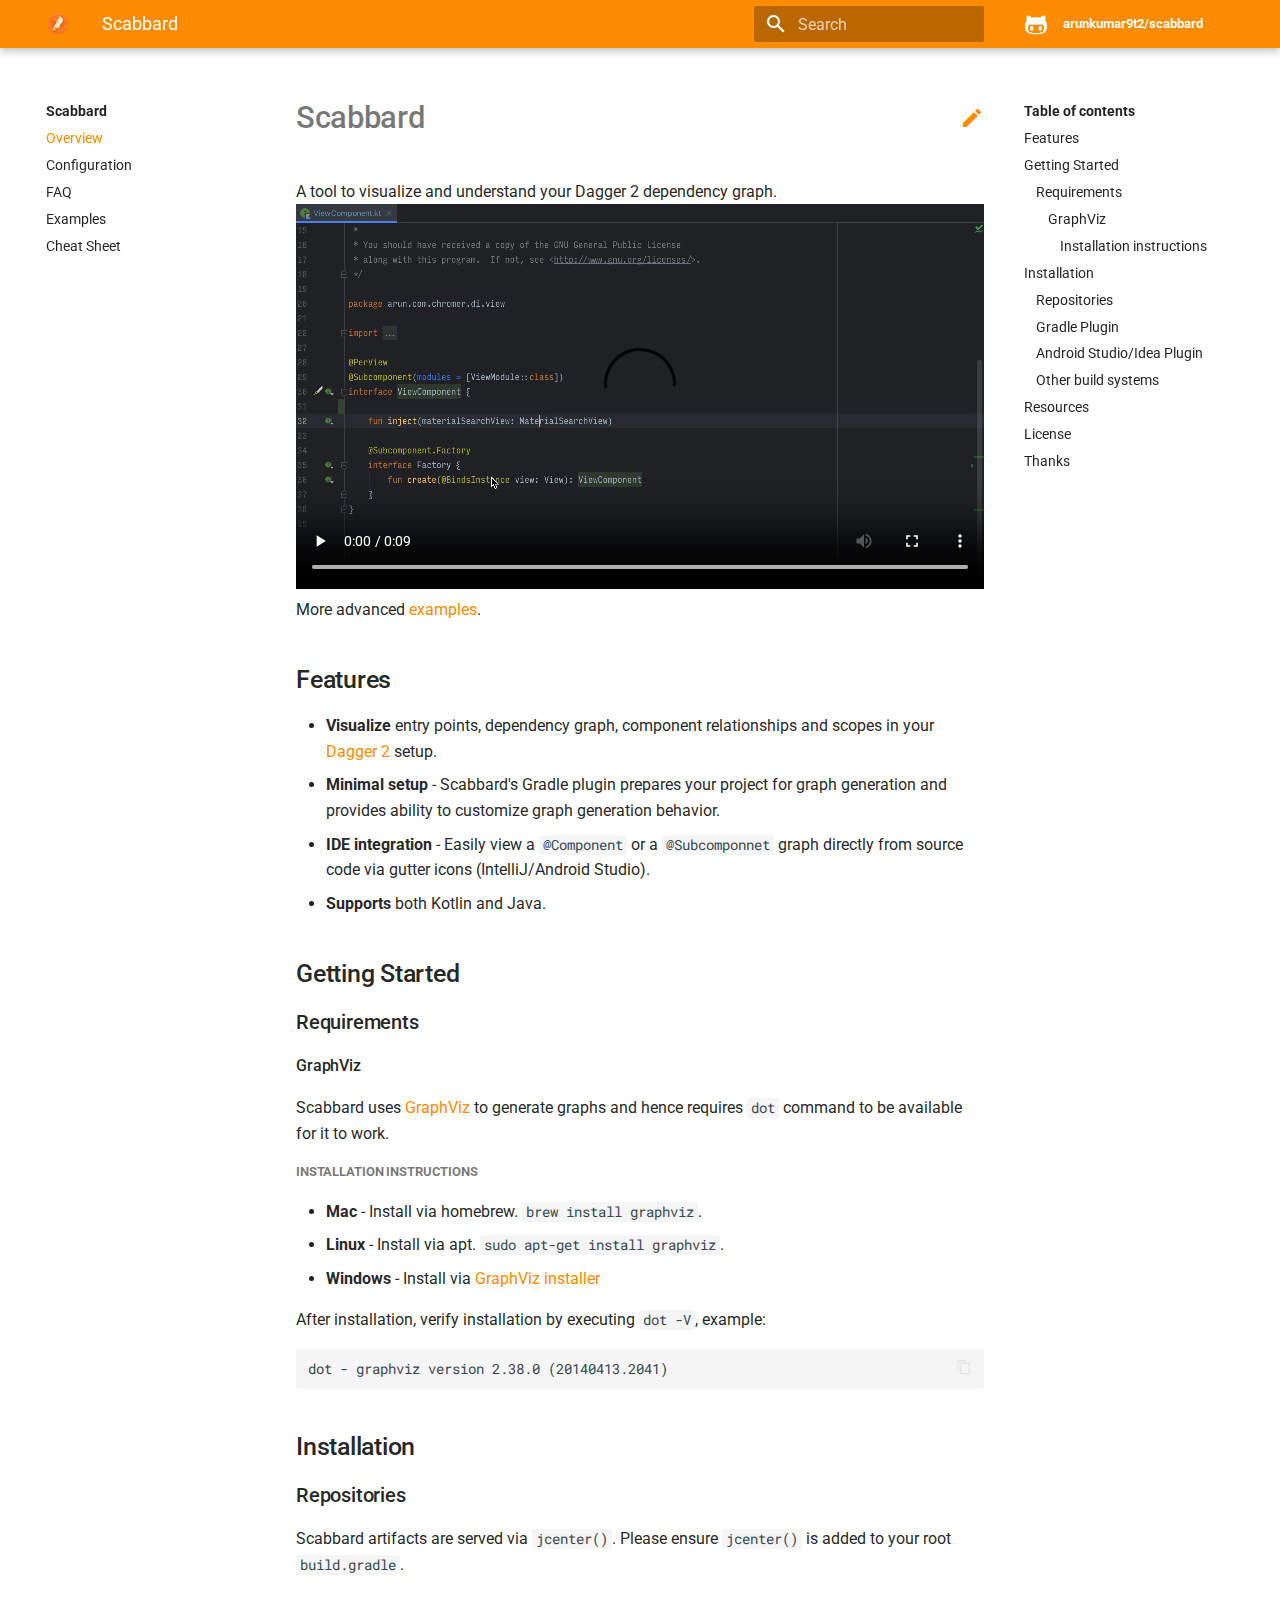
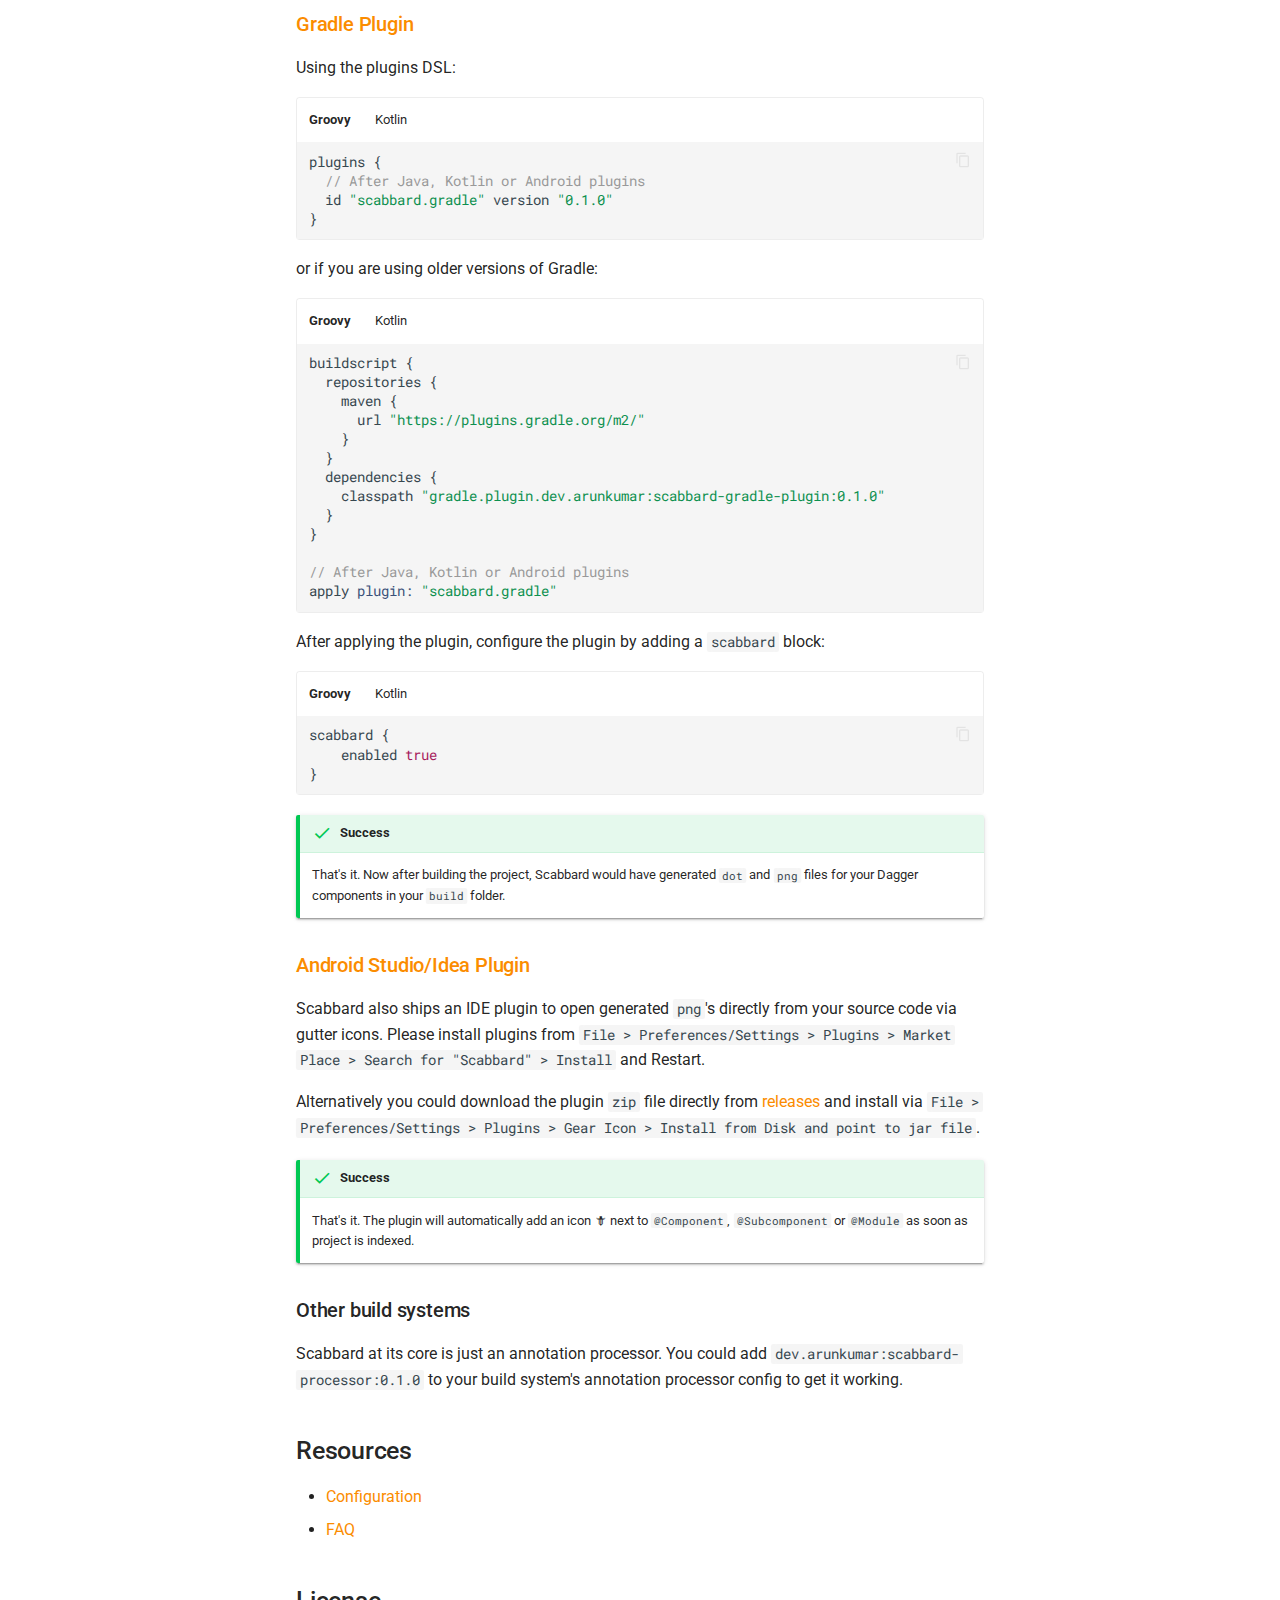
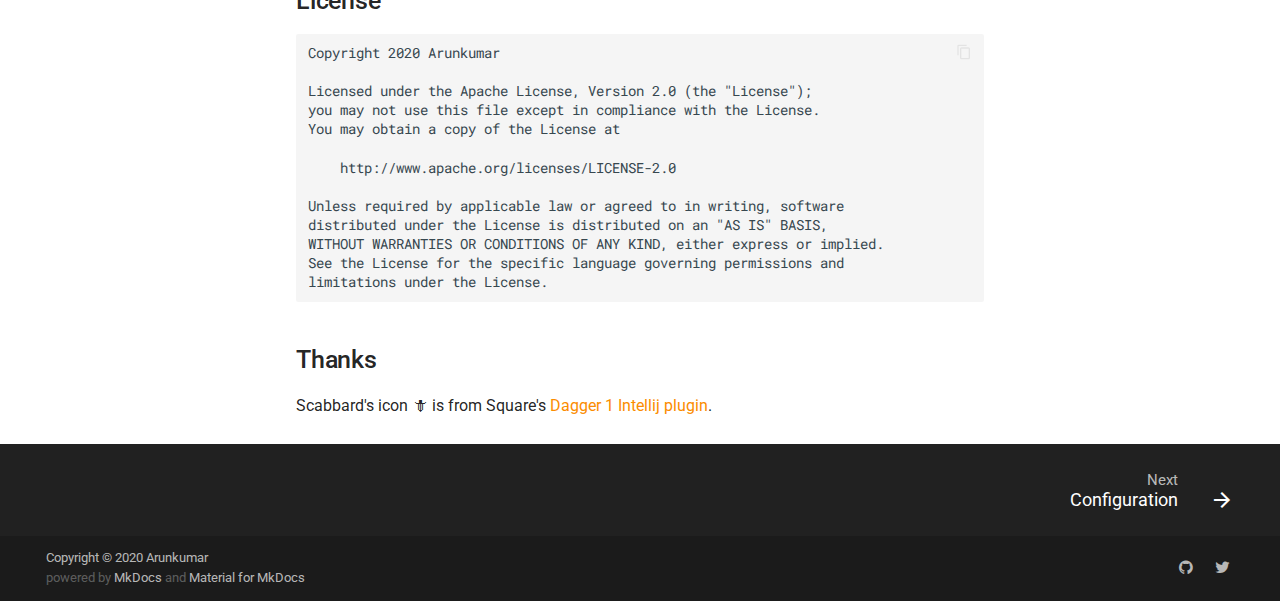
==== commit 59b1b25b: "Deployed 44976aa with MkDocs version: 1.0.4" ====
--- a/index.html
+++ b/index.html
@@ -34,7 +34,7 @@
 <span class=c1>// After Java, Kotlin or Android plugins</span>
 <span class=n>apply</span><span class=p>(</span><span class=n>plugin</span> <span class=p>=</span> <span class=s>&quot;scabbard.gradle&quot;</span><span class=p>)</span>
 </pre></div></div> </div> <p>After applying the plugin, configure the plugin by adding a <code>scabbard</code> block:</p> <div class=superfences-tabs> <input name=__tabs_3 type=radio id=__tab_3_0 checked=checked> <label for=__tab_3_0>Groovy</label> <div class=superfences-content><div class=codehilite><pre><span></span><span class=n>scabbard</span> <span class=o>{</span>
-    <span class=n>enabled</span> <span class=o>=</span> <span class=kc>true</span>
+    <span class=n>enabled</span> <span class=kc>true</span>
 <span class=o>}</span>
 </pre></div></div> <input name=__tabs_3 type=radio id=__tab_3_1> <label for=__tab_3_1>Kotlin</label> <div class=superfences-content><div class=codehilite><pre><span></span><span class=n>scabbard</span><span class=p>.</span><span class=n>configure</span><span class=p>(</span><span class=n>closureOf</span><span class=p>&lt;</span><span class=n>ScabbardSpec</span><span class=p>&gt;</span> <span class=p>{</span>
     <span class=n>enabled</span><span class=p>(</span><span class=k>true</span><span class=p>)</span>
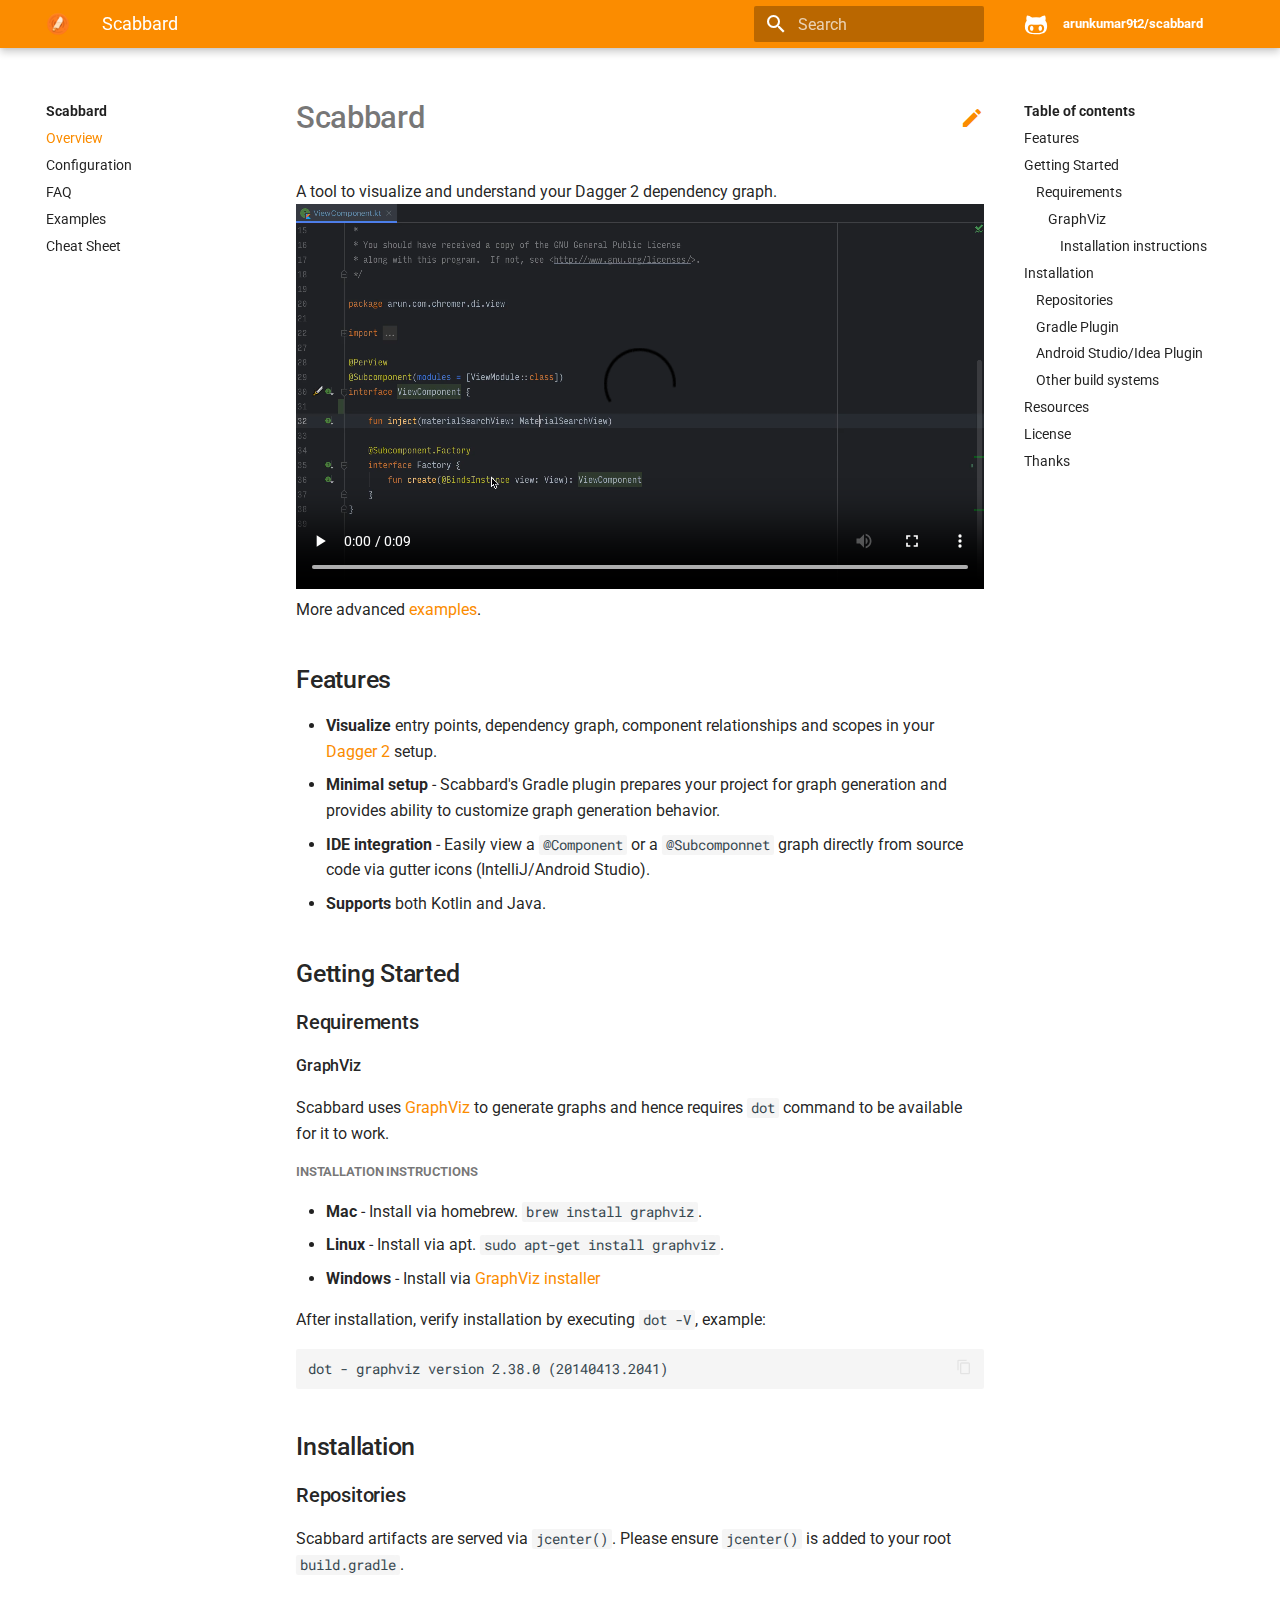
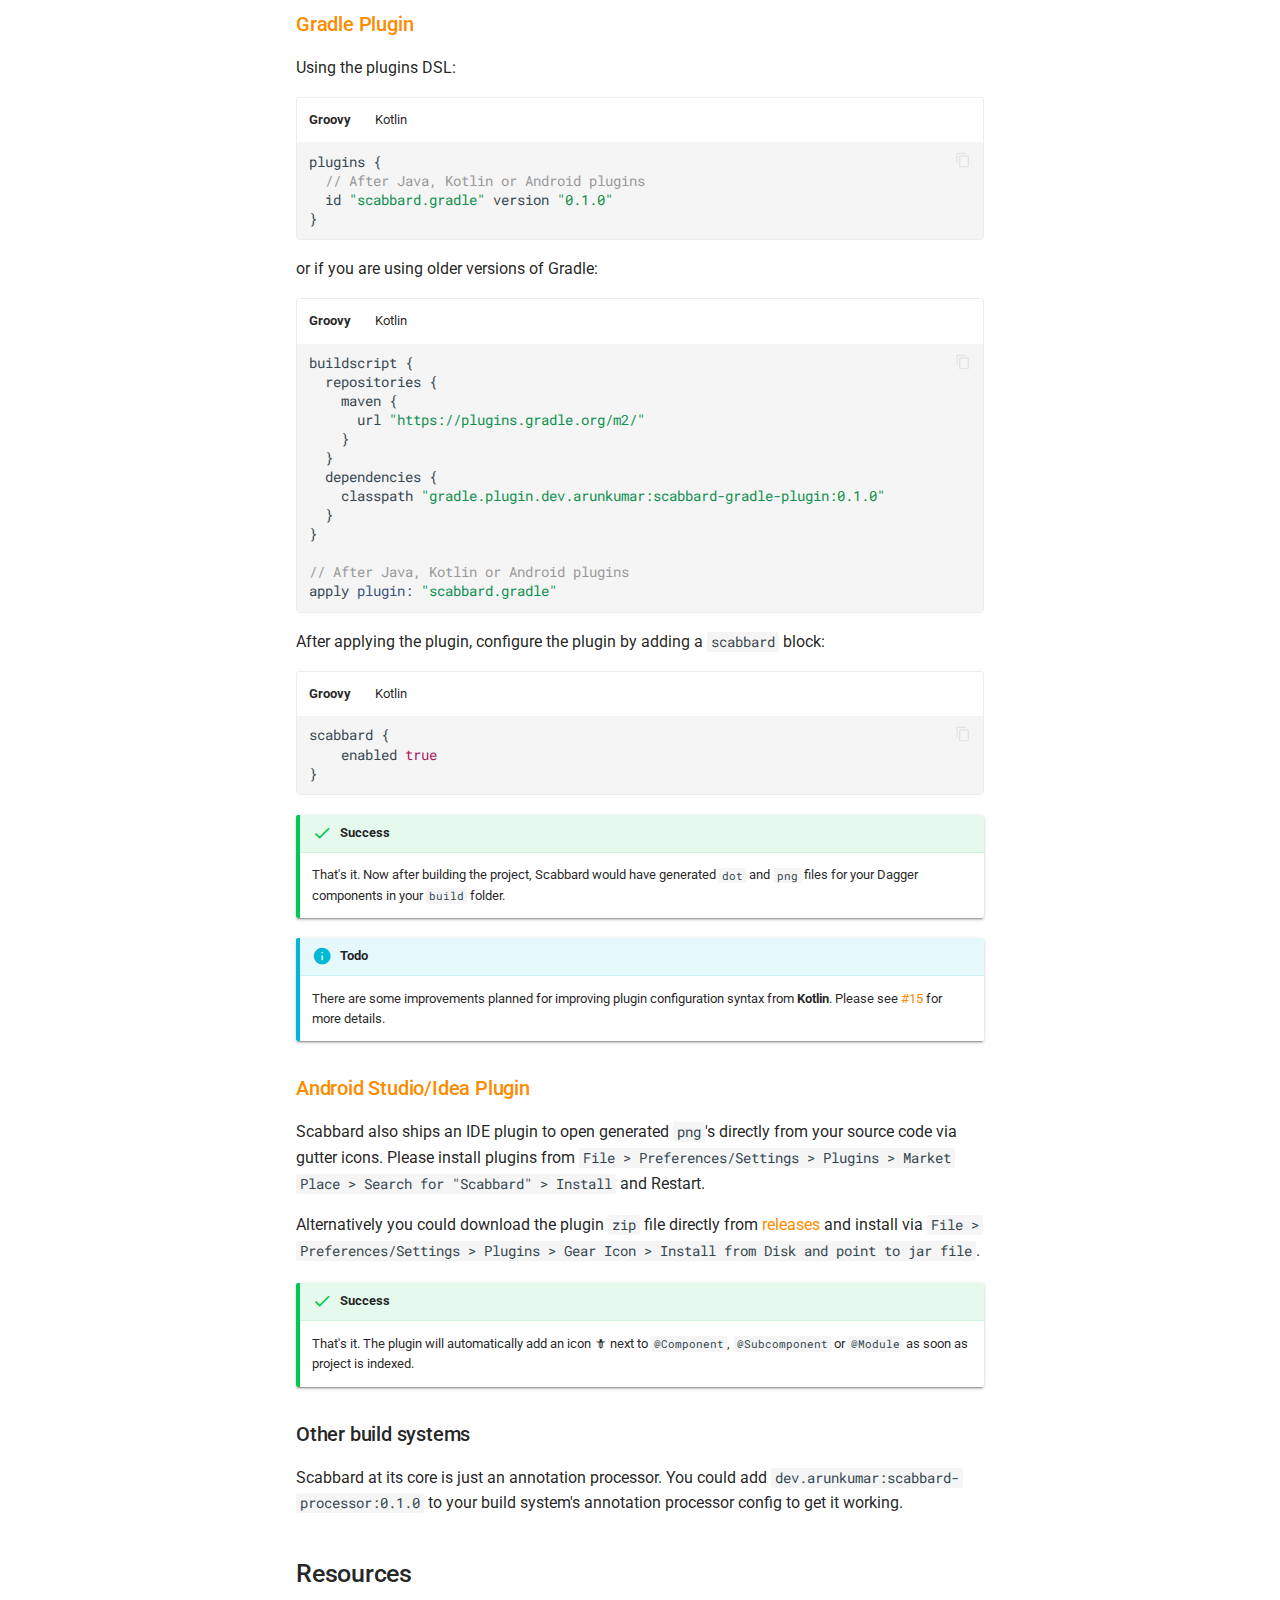
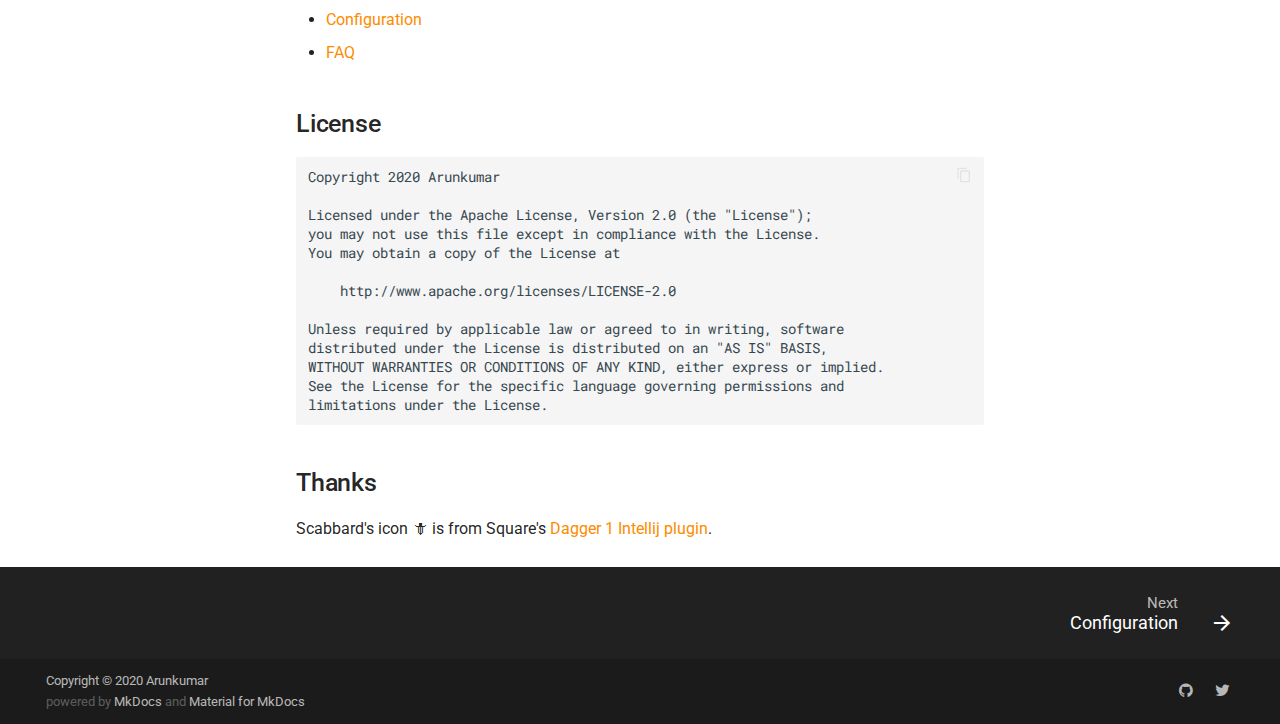
==== commit 1955adaa: "Deployed 64ff36f with MkDocs version: 1.0.4" ====
--- a/index.html
+++ b/index.html
@@ -39,7 +39,7 @@
 </pre></div></div> <input name=__tabs_3 type=radio id=__tab_3_1> <label for=__tab_3_1>Kotlin</label> <div class=superfences-content><div class=codehilite><pre><span></span><span class=n>scabbard</span><span class=p>.</span><span class=n>configure</span><span class=p>(</span><span class=n>closureOf</span><span class=p>&lt;</span><span class=n>ScabbardSpec</span><span class=p>&gt;</span> <span class=p>{</span>
     <span class=n>enabled</span><span class=p>(</span><span class=k>true</span><span class=p>)</span>
 <span class=p>})</span>
-</pre></div></div> </div> <div class="admonition success"> <p class=admonition-title>Success</p> <p>That's it. Now after building the project, Scabbard would have generated <code>dot</code> and <code>png</code> files for your Dagger components in your <code>build</code> folder.</p> </div> <h3 id=android-studioidea-plugin><a href=https://plugins.jetbrains.com/plugin/13548-scabbard--dagger-2-visualizer/ >Android Studio/Idea Plugin</a><a class=headerlink href=#android-studioidea-plugin title="Permanent link">&para;</a></h3> <p>Scabbard also ships an IDE plugin to open generated <code>png</code>'s directly from your source code via gutter icons. Please install plugins from <code>File &gt; Preferences/Settings &gt; Plugins &gt; Market Place &gt; Search for "Scabbard" &gt; Install</code> and Restart.</p> <p>Alternatively you could download the plugin <code>zip</code> file directly from <a href=https://github.com/arunkumar9t2/scabbard/releases>releases</a> and install via <code>File &gt; Preferences/Settings &gt; Plugins &gt; Gear Icon &gt; Install from Disk and point to jar file</code>.</p> <div class="admonition success"> <p class=admonition-title>Success</p> <p>That's it. The plugin will automatically add an icon 🗡 next to <code>@Component</code>, <code>@Subcomponent</code> or <code>@Module</code> as soon as project is indexed.</p> </div> <h3 id=other-build-systems>Other build systems<a class=headerlink href=#other-build-systems title="Permanent link">&para;</a></h3> <p>Scabbard at its core is just an annotation processor. You could add <code>dev.arunkumar:scabbard-processor:0.1.0</code> to your build system's annotation processor config to get it working.</p> <h2 id=resources>Resources<a class=headerlink href=#resources title="Permanent link">&para;</a></h2> <ul> <li><a href=configuration/ >Configuration</a></li> <li><a href=faq/ >FAQ</a></li> </ul> <h2 id=license>License<a class=headerlink href=#license title="Permanent link">&para;</a></h2> <div class=codehilite><pre><span></span>Copyright 2020 Arunkumar
+</pre></div></div> </div> <div class="admonition success"> <p class=admonition-title>Success</p> <p>That's it. Now after building the project, Scabbard would have generated <code>dot</code> and <code>png</code> files for your Dagger components in your <code>build</code> folder.</p> </div> <div class="admonition todo"> <p class=admonition-title>Todo</p> <p>There are some improvements planned for improving plugin configuration syntax from <strong>Kotlin</strong>. Please see <a href=https://github.com/arunkumar9t2/scabbard/issues/15>#15</a> for more details.</p> </div> <h3 id=android-studioidea-plugin><a href=https://plugins.jetbrains.com/plugin/13548-scabbard--dagger-2-visualizer/ >Android Studio/Idea Plugin</a><a class=headerlink href=#android-studioidea-plugin title="Permanent link">&para;</a></h3> <p>Scabbard also ships an IDE plugin to open generated <code>png</code>'s directly from your source code via gutter icons. Please install plugins from <code>File &gt; Preferences/Settings &gt; Plugins &gt; Market Place &gt; Search for "Scabbard" &gt; Install</code> and Restart.</p> <p>Alternatively you could download the plugin <code>zip</code> file directly from <a href=https://github.com/arunkumar9t2/scabbard/releases>releases</a> and install via <code>File &gt; Preferences/Settings &gt; Plugins &gt; Gear Icon &gt; Install from Disk and point to jar file</code>.</p> <div class="admonition success"> <p class=admonition-title>Success</p> <p>That's it. The plugin will automatically add an icon 🗡 next to <code>@Component</code>, <code>@Subcomponent</code> or <code>@Module</code> as soon as project is indexed.</p> </div> <h3 id=other-build-systems>Other build systems<a class=headerlink href=#other-build-systems title="Permanent link">&para;</a></h3> <p>Scabbard at its core is just an annotation processor. You could add <code>dev.arunkumar:scabbard-processor:0.1.0</code> to your build system's annotation processor config to get it working.</p> <h2 id=resources>Resources<a class=headerlink href=#resources title="Permanent link">&para;</a></h2> <ul> <li><a href=configuration/ >Configuration</a></li> <li><a href=faq/ >FAQ</a></li> </ul> <h2 id=license>License<a class=headerlink href=#license title="Permanent link">&para;</a></h2> <div class=codehilite><pre><span></span>Copyright 2020 Arunkumar
 
 Licensed under the Apache License, Version 2.0 (the &quot;License&quot;);
 you may not use this file except in compliance with the License.
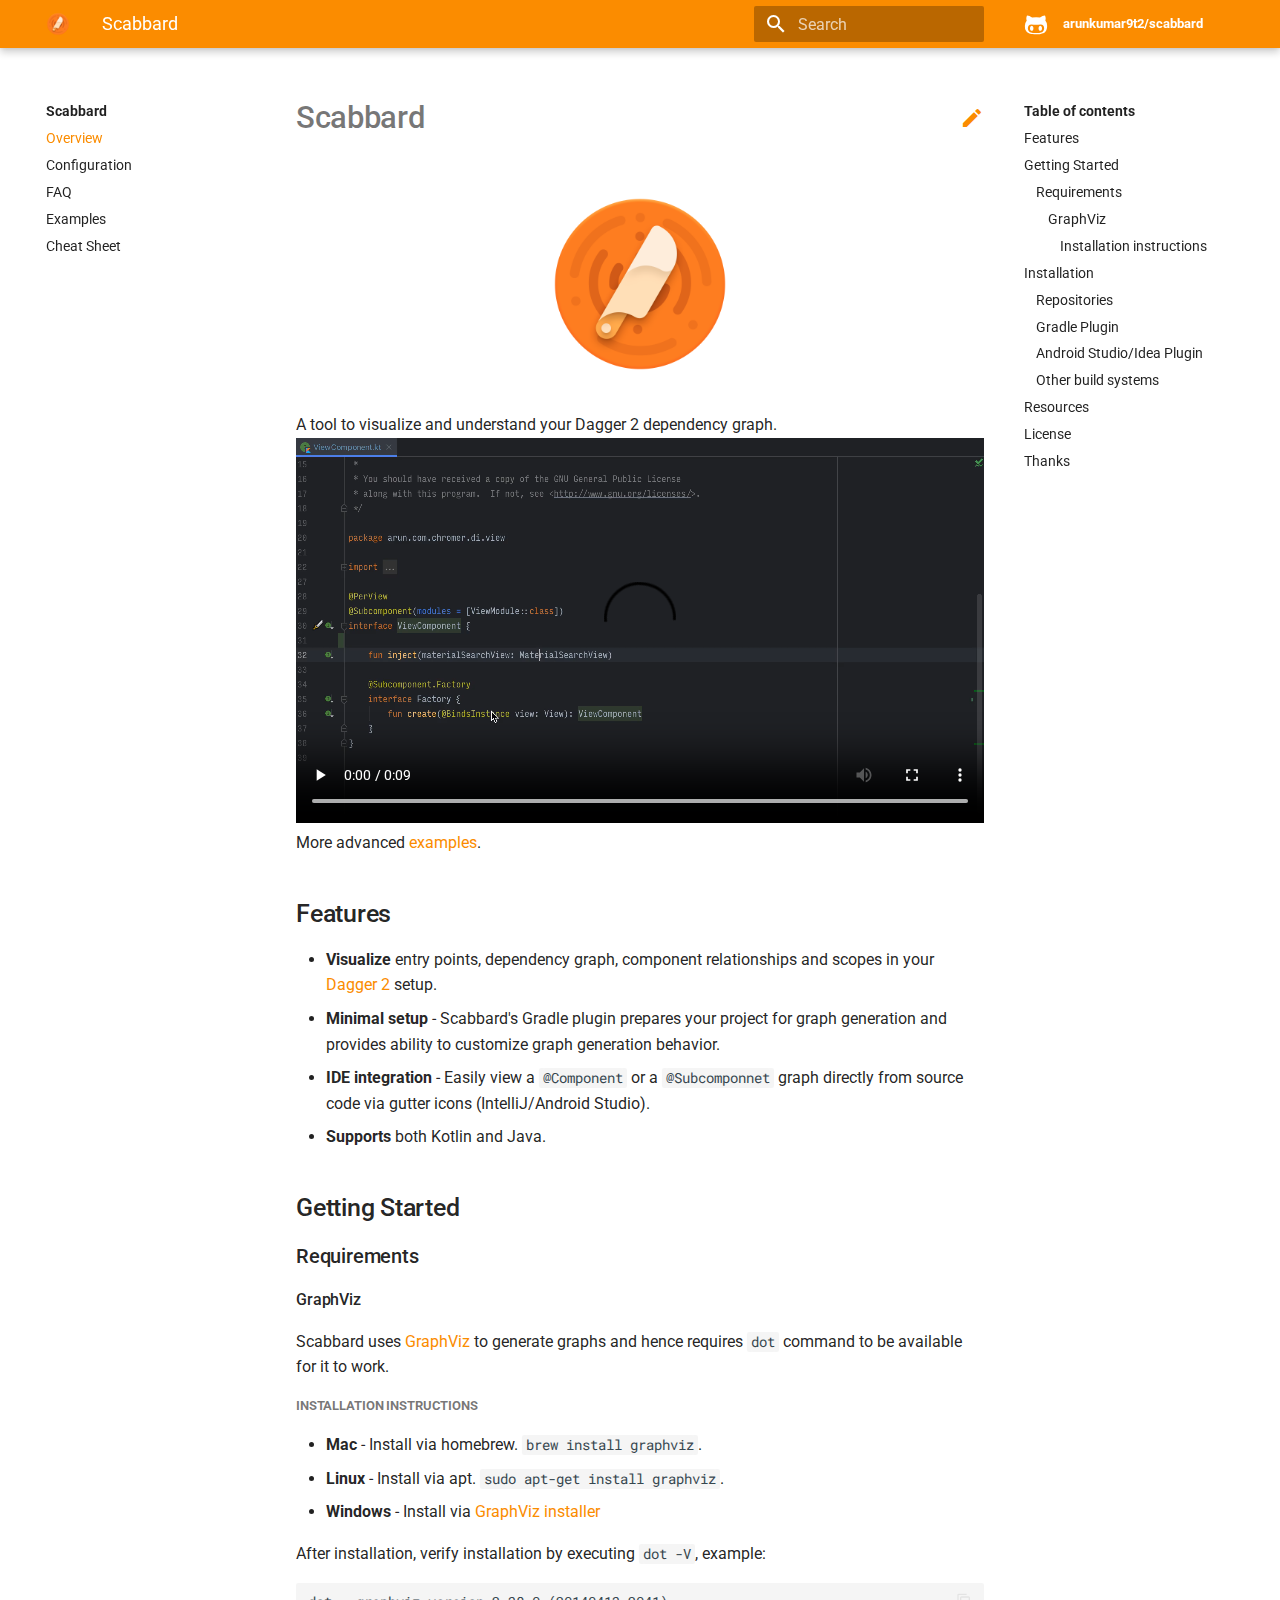
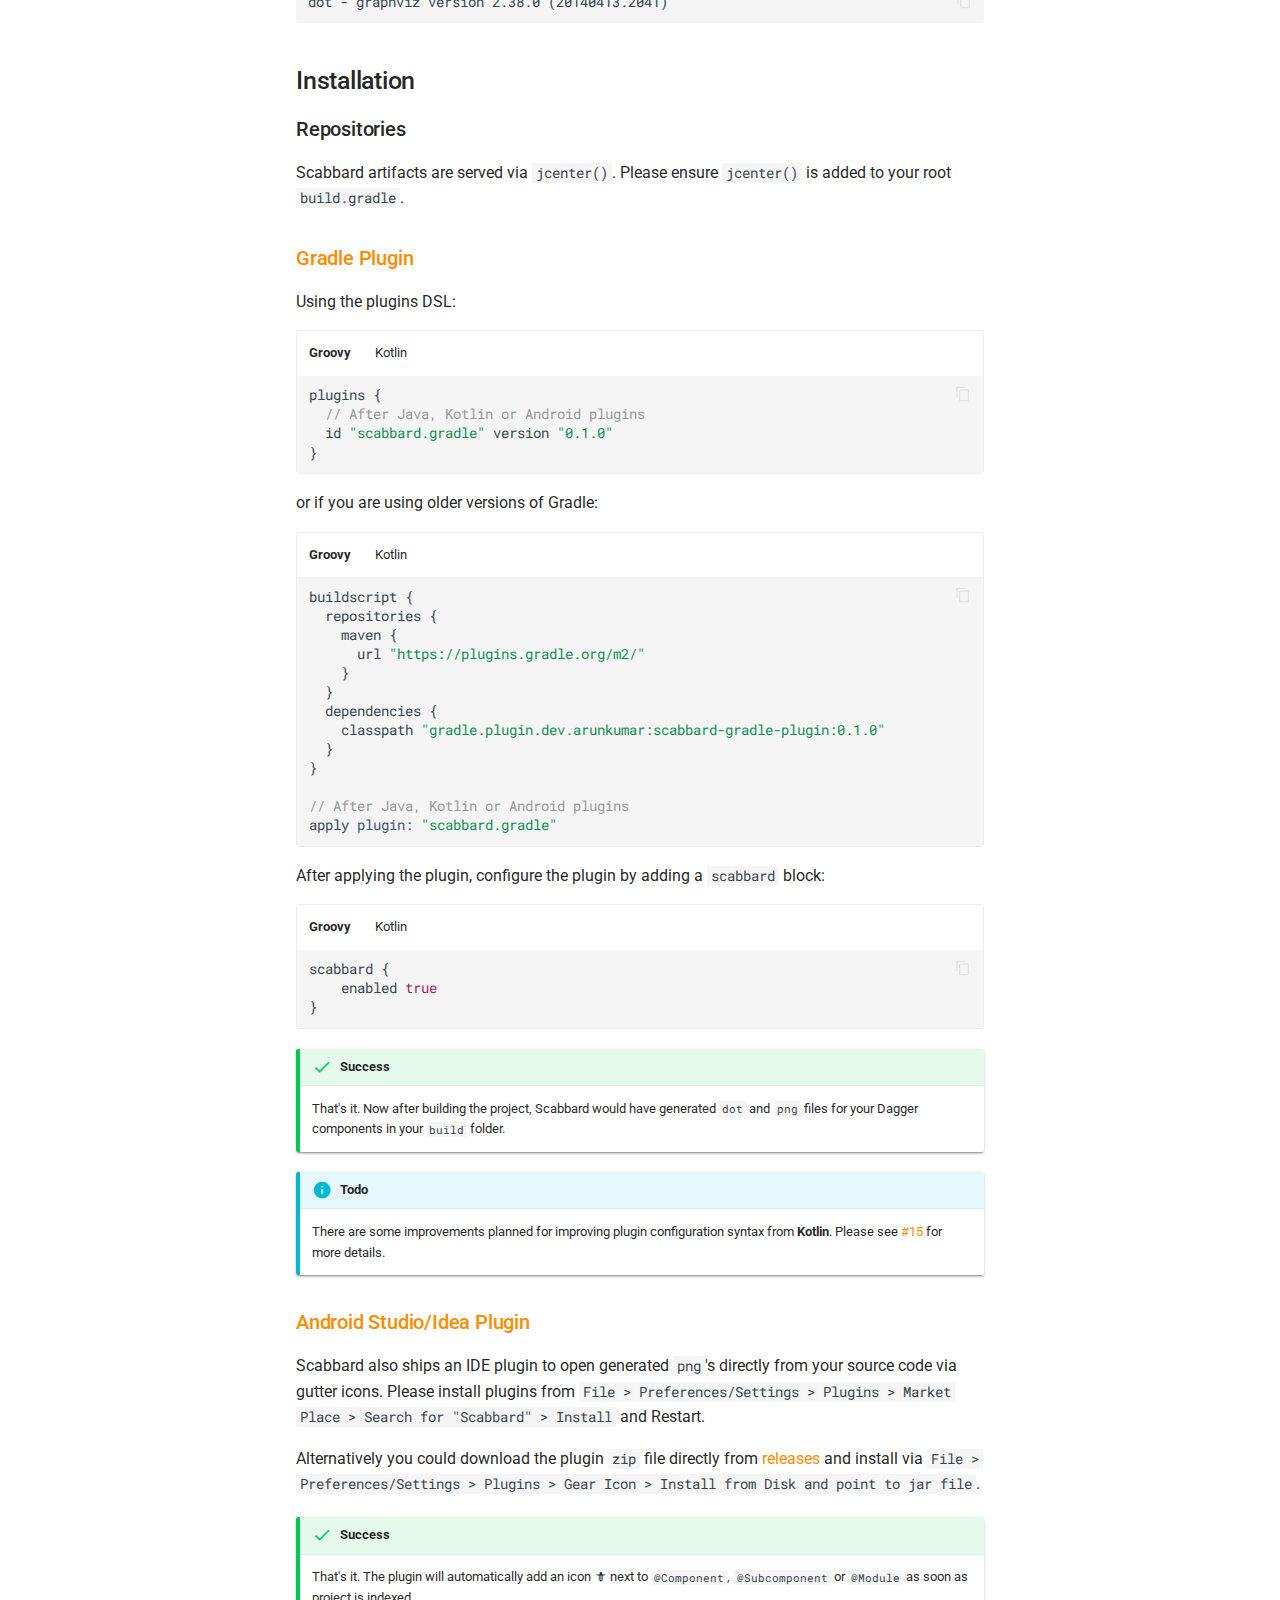
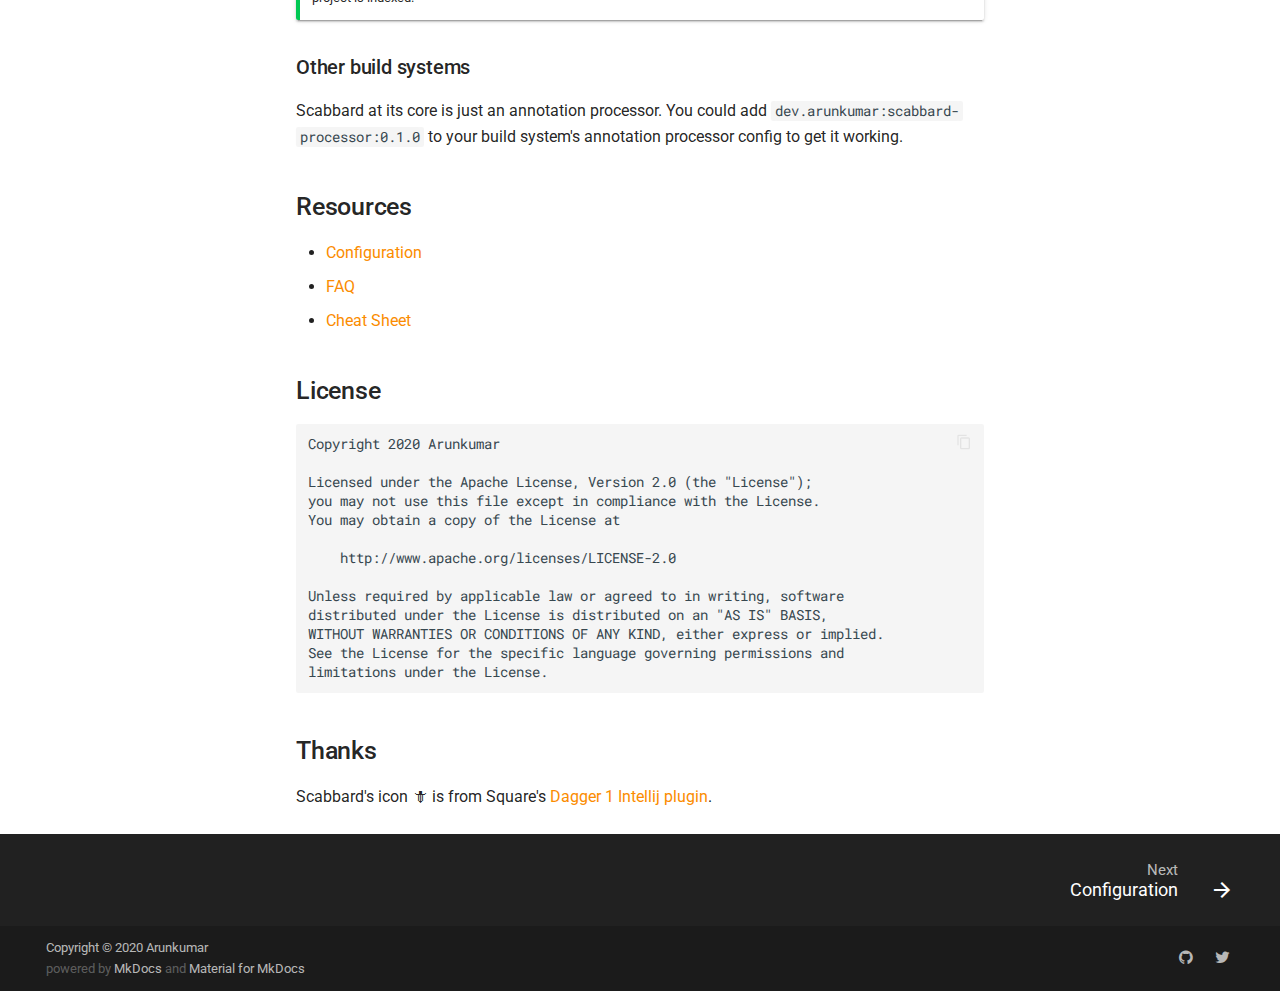
==== commit 954d287f: "Deployed 170d1dc with MkDocs version: 1.0.4" ====
--- a/index.html
+++ b/index.html
@@ -1,4 +1,4 @@
-<!doctype html><html lang=en class=no-js> <head><meta charset=utf-8><meta name=viewport content="width=device-width,initial-scale=1"><meta http-equiv=x-ua-compatible content="ie=edge"><meta name=description content="A tool to visualize Dagger 2 dependency graph"><link href=https://github.com/arunkumar9t2/scabbard/ rel=canonical><meta name=author content="2019 Arunkumar"><meta name=lang:clipboard.copy content="Copy to clipboard"><meta name=lang:clipboard.copied content="Copied to clipboard"><meta name=lang:search.language content=en><meta name=lang:search.pipeline.stopwords content=True><meta name=lang:search.pipeline.trimmer content=True><meta name=lang:search.result.none content="No matching documents"><meta name=lang:search.result.one content="1 matching document"><meta name=lang:search.result.other content="# matching documents"><meta name=lang:search.tokenizer content=[\s\-]+><link rel="shortcut icon" href=assets/images/favicon.png><meta name=generator content="mkdocs-1.0.4, mkdocs-material-4.6.0"><title>Scabbard</title><link rel=stylesheet href=assets/stylesheets/application.1b62728e.css><link rel=stylesheet href=assets/stylesheets/application-palette.a8b3c06d.css><meta name=theme-color content=#fb8c00><script src=assets/javascripts/modernizr.268332fc.js></script><link href=https://fonts.gstatic.com rel=preconnect crossorigin><link rel=stylesheet href="https://fonts.googleapis.com/css?family=Roboto:300,400,400i,700%7CRoboto+Mono&display=fallback"><style>body,input{font-family:"Roboto","Helvetica Neue",Helvetica,Arial,sans-serif}code,kbd,pre{font-family:"Roboto Mono","Courier New",Courier,monospace}</style><link rel=stylesheet href=assets/fonts/material-icons.css><link rel=stylesheet href=css/site.css></head> <body dir=ltr data-md-color-primary=orange data-md-color-accent=teal> <svg class=md-svg> <defs> <svg xmlns=http://www.w3.org/2000/svg width=416 height=448 viewbox="0 0 416 448" id=__github><path fill=currentColor d="M160 304q0 10-3.125 20.5t-10.75 19T128 352t-18.125-8.5-10.75-19T96 304t3.125-20.5 10.75-19T128 256t18.125 8.5 10.75 19T160 304zm160 0q0 10-3.125 20.5t-10.75 19T288 352t-18.125-8.5-10.75-19T256 304t3.125-20.5 10.75-19T288 256t18.125 8.5 10.75 19T320 304zm40 0q0-30-17.25-51T296 232q-10.25 0-48.75 5.25Q229.5 240 208 240t-39.25-2.75Q130.75 232 120 232q-29.5 0-46.75 21T56 304q0 22 8 38.375t20.25 25.75 30.5 15 35 7.375 37.25 1.75h42q20.5 0 37.25-1.75t35-7.375 30.5-15 20.25-25.75T360 304zm56-44q0 51.75-15.25 82.75-9.5 19.25-26.375 33.25t-35.25 21.5-42.5 11.875-42.875 5.5T212 416q-19.5 0-35.5-.75t-36.875-3.125-38.125-7.5-34.25-12.875T37 371.5t-21.5-28.75Q0 312 0 260q0-59.25 34-99-6.75-20.5-6.75-42.5 0-29 12.75-54.5 27 0 47.5 9.875t47.25 30.875Q171.5 96 212 96q37 0 70 8 26.25-20.5 46.75-30.25T376 64q12.75 25.5 12.75 54.5 0 21.75-6.75 42 34 40 34 99.5z"/></svg> </defs> </svg> <input class=md-toggle data-md-toggle=drawer type=checkbox id=__drawer autocomplete=off> <input class=md-toggle data-md-toggle=search type=checkbox id=__search autocomplete=off> <label class=md-overlay data-md-component=overlay for=__drawer></label> <a href=#scabbard tabindex=1 class=md-skip> Skip to content </a> <header class=md-header data-md-component=header> <nav class="md-header-nav md-grid"> <div class=md-flex> <div class="md-flex__cell md-flex__cell--shrink"> <a href=https://github.com/arunkumar9t2/scabbard title=Scabbard class="md-header-nav__button md-logo"> <img src=images/scabbard-icon.png width=24 height=24> </a> </div> <div class="md-flex__cell md-flex__cell--shrink"> <label class="md-icon md-icon--menu md-header-nav__button" for=__drawer></label> </div> <div class="md-flex__cell md-flex__cell--stretch"> <div class="md-flex__ellipsis md-header-nav__title" data-md-component=title> <span class=md-header-nav__topic> Scabbard </span> <span class=md-header-nav__topic> Overview </span> </div> </div> <div class="md-flex__cell md-flex__cell--shrink"> <label class="md-icon md-icon--search md-header-nav__button" for=__search></label> <div class=md-search data-md-component=search role=dialog> <label class=md-search__overlay for=__search></label> <div class=md-search__inner role=search> <form class=md-search__form name=search> <input type=text class=md-search__input name=query placeholder=Search autocapitalize=off autocorrect=off autocomplete=off spellcheck=false data-md-component=query data-md-state=active> <label class="md-icon md-search__icon" for=__search></label> <button type=reset class="md-icon md-search__icon" data-md-component=reset tabindex=-1> &#xE5CD; </button> </form> <div class=md-search__output> <div class=md-search__scrollwrap data-md-scrollfix> <div class=md-search-result data-md-component=result> <div class=md-search-result__meta> Type to start searching </div> <ol class=md-search-result__list></ol> </div> </div> </div> </div> </div> </div> <div class="md-flex__cell md-flex__cell--shrink"> <div class=md-header-nav__source> <a href=https://github.com/arunkumar9t2/scabbard/ title="Go to repository" class=md-source data-md-source=github> <div class=md-source__icon> <svg viewbox="0 0 24 24" width=24 height=24> <use xlink:href=#__github width=24 height=24></use> </svg> </div> <div class=md-source__repository> arunkumar9t2/scabbard </div> </a> </div> </div> </div> </nav> </header> <div class=md-container> <main class=md-main role=main> <div class="md-main__inner md-grid" data-md-component=container> <div class="md-sidebar md-sidebar--primary" data-md-component=navigation> <div class=md-sidebar__scrollwrap> <div class=md-sidebar__inner> <nav class="md-nav md-nav--primary" data-md-level=0> <label class="md-nav__title md-nav__title--site" for=__drawer> <a href=https://github.com/arunkumar9t2/scabbard title=Scabbard class="md-nav__button md-logo"> <img src=images/scabbard-icon.png width=48 height=48> </a> Scabbard </label> <div class=md-nav__source> <a href=https://github.com/arunkumar9t2/scabbard/ title="Go to repository" class=md-source data-md-source=github> <div class=md-source__icon> <svg viewbox="0 0 24 24" width=24 height=24> <use xlink:href=#__github width=24 height=24></use> </svg> </div> <div class=md-source__repository> arunkumar9t2/scabbard </div> </a> </div> <ul class=md-nav__list data-md-scrollfix> <li class="md-nav__item md-nav__item--active"> <input class="md-toggle md-nav__toggle" data-md-toggle=toc type=checkbox id=__toc> <label class="md-nav__link md-nav__link--active" for=__toc> Overview </label> <a href=. title=Overview class="md-nav__link md-nav__link--active"> Overview </a> <nav class="md-nav md-nav--secondary"> <label class=md-nav__title for=__toc>Table of contents</label> <ul class=md-nav__list data-md-scrollfix> <li class=md-nav__item> <a href=#features class=md-nav__link> Features </a> </li> <li class=md-nav__item> <a href=#getting-started class=md-nav__link> Getting Started </a> <nav class=md-nav> <ul class=md-nav__list> <li class=md-nav__item> <a href=#requirements class=md-nav__link> Requirements </a> <nav class=md-nav> <ul class=md-nav__list> <li class=md-nav__item> <a href=#graphviz class=md-nav__link> GraphViz </a> <nav class=md-nav> <ul class=md-nav__list> <li class=md-nav__item> <a href=#installation-instructions class=md-nav__link> Installation instructions </a> </li> </ul> </nav> </li> </ul> </nav> </li> </ul> </nav> </li> <li class=md-nav__item> <a href=#installation class=md-nav__link> Installation </a> <nav class=md-nav> <ul class=md-nav__list> <li class=md-nav__item> <a href=#repositories class=md-nav__link> Repositories </a> </li> <li class=md-nav__item> <a href=#gradle-plugin class=md-nav__link> Gradle Plugin </a> </li> <li class=md-nav__item> <a href=#android-studioidea-plugin class=md-nav__link> Android Studio/Idea Plugin </a> </li> <li class=md-nav__item> <a href=#other-build-systems class=md-nav__link> Other build systems </a> </li> </ul> </nav> </li> <li class=md-nav__item> <a href=#resources class=md-nav__link> Resources </a> </li> <li class=md-nav__item> <a href=#license class=md-nav__link> License </a> </li> <li class=md-nav__item> <a href=#thanks class=md-nav__link> Thanks </a> </li> </ul> </nav> </li> <li class=md-nav__item> <a href=configuration/ title=Configuration class=md-nav__link> Configuration </a> </li> <li class=md-nav__item> <a href=faq/ title=FAQ class=md-nav__link> FAQ </a> </li> <li class=md-nav__item> <a href=examples/ title=Examples class=md-nav__link> Examples </a> </li> <li class=md-nav__item> <a href=cheat-sheet/ title="Cheat Sheet" class=md-nav__link> Cheat Sheet </a> </li> </ul> </nav> </div> </div> </div> <div class="md-sidebar md-sidebar--secondary" data-md-component=toc> <div class=md-sidebar__scrollwrap> <div class=md-sidebar__inner> <nav class="md-nav md-nav--secondary"> <label class=md-nav__title for=__toc>Table of contents</label> <ul class=md-nav__list data-md-scrollfix> <li class=md-nav__item> <a href=#features class=md-nav__link> Features </a> </li> <li class=md-nav__item> <a href=#getting-started class=md-nav__link> Getting Started </a> <nav class=md-nav> <ul class=md-nav__list> <li class=md-nav__item> <a href=#requirements class=md-nav__link> Requirements </a> <nav class=md-nav> <ul class=md-nav__list> <li class=md-nav__item> <a href=#graphviz class=md-nav__link> GraphViz </a> <nav class=md-nav> <ul class=md-nav__list> <li class=md-nav__item> <a href=#installation-instructions class=md-nav__link> Installation instructions </a> </li> </ul> </nav> </li> </ul> </nav> </li> </ul> </nav> </li> <li class=md-nav__item> <a href=#installation class=md-nav__link> Installation </a> <nav class=md-nav> <ul class=md-nav__list> <li class=md-nav__item> <a href=#repositories class=md-nav__link> Repositories </a> </li> <li class=md-nav__item> <a href=#gradle-plugin class=md-nav__link> Gradle Plugin </a> </li> <li class=md-nav__item> <a href=#android-studioidea-plugin class=md-nav__link> Android Studio/Idea Plugin </a> </li> <li class=md-nav__item> <a href=#other-build-systems class=md-nav__link> Other build systems </a> </li> </ul> </nav> </li> <li class=md-nav__item> <a href=#resources class=md-nav__link> Resources </a> </li> <li class=md-nav__item> <a href=#license class=md-nav__link> License </a> </li> <li class=md-nav__item> <a href=#thanks class=md-nav__link> Thanks </a> </li> </ul> </nav> </div> </div> </div> <div class=md-content> <article class="md-content__inner md-typeset"> <a href=https://github.com/arunkumar9t2/scabbard/edit/master/docs/index.md title="Edit this page" class="md-icon md-content__icon">&#xE3C9;</a> <h1 id=scabbard>Scabbard<a class=headerlink href=#scabbard title="Permanent link">&para;</a></h1> <p>A tool to visualize and understand your Dagger 2 dependency graph. <video width=100% controls> <source src=video/ViewComponent.mp4 type=video/mp4> Your browser does not support the video tag. </video> More advanced <a href=examples/ >examples</a>.</p> <h2 id=features>Features<a class=headerlink href=#features title="Permanent link">&para;</a></h2> <ul> <li> <p><strong>Visualize</strong> entry points, dependency graph, component relationships and scopes in your <a href=https://github.com/google/dagger>Dagger 2</a> setup.</p> </li> <li> <p><strong>Minimal setup</strong> - Scabbard's Gradle plugin prepares your project for graph generation and provides ability to customize graph generation behavior.</p> </li> <li> <p><strong>IDE integration</strong> - Easily view a <code>@Component</code> or a <code>@Subcomponnet</code> graph directly from source code via gutter icons (IntelliJ/Android Studio).</p> </li> <li> <p><strong>Supports</strong> both Kotlin and Java.</p> </li> </ul> <h2 id=getting-started>Getting Started<a class=headerlink href=#getting-started title="Permanent link">&para;</a></h2> <h3 id=requirements>Requirements<a class=headerlink href=#requirements title="Permanent link">&para;</a></h3> <h4 id=graphviz>GraphViz<a class=headerlink href=#graphviz title="Permanent link">&para;</a></h4> <p>Scabbard uses <a href=https://www.graphviz.org/ >GraphViz</a> to generate graphs and hence requires <code>dot</code> command to be available for it to work.</p> <h5 id=installation-instructions>Installation instructions<a class=headerlink href=#installation-instructions title="Permanent link">&para;</a></h5> <ul> <li> <p><strong>Mac</strong> - Install via homebrew. <code>brew install graphviz</code>.</p> </li> <li> <p><strong>Linux</strong> - Install via apt. <code>sudo apt-get install graphviz</code>.</p> </li> <li> <p><strong>Windows</strong> - Install via <a href=https://graphviz.gitlab.io/_pages/Download/Download_windows.html>GraphViz installer</a></p> </li> </ul> <p>After installation, verify installation by executing <code>dot -V</code>, example:</p> <div class=codehilite><pre><span></span>dot - graphviz version 2.38.0 (20140413.2041)
+<!doctype html><html lang=en class=no-js> <head><meta charset=utf-8><meta name=viewport content="width=device-width,initial-scale=1"><meta http-equiv=x-ua-compatible content="ie=edge"><meta name=description content="A tool to visualize Dagger 2 dependency graph"><link href=https://github.com/arunkumar9t2/scabbard/ rel=canonical><meta name=author content="2019 Arunkumar"><meta name=lang:clipboard.copy content="Copy to clipboard"><meta name=lang:clipboard.copied content="Copied to clipboard"><meta name=lang:search.language content=en><meta name=lang:search.pipeline.stopwords content=True><meta name=lang:search.pipeline.trimmer content=True><meta name=lang:search.result.none content="No matching documents"><meta name=lang:search.result.one content="1 matching document"><meta name=lang:search.result.other content="# matching documents"><meta name=lang:search.tokenizer content=[\s\-]+><link rel="shortcut icon" href=assets/images/favicon.png><meta name=generator content="mkdocs-1.0.4, mkdocs-material-4.6.0"><title>Scabbard</title><link rel=stylesheet href=assets/stylesheets/application.1b62728e.css><link rel=stylesheet href=assets/stylesheets/application-palette.a8b3c06d.css><meta name=theme-color content=#fb8c00><script src=assets/javascripts/modernizr.268332fc.js></script><link href=https://fonts.gstatic.com rel=preconnect crossorigin><link rel=stylesheet href="https://fonts.googleapis.com/css?family=Roboto:300,400,400i,700%7CRoboto+Mono&display=fallback"><style>body,input{font-family:"Roboto","Helvetica Neue",Helvetica,Arial,sans-serif}code,kbd,pre{font-family:"Roboto Mono","Courier New",Courier,monospace}</style><link rel=stylesheet href=assets/fonts/material-icons.css><link rel=stylesheet href=css/site.css></head> <body dir=ltr data-md-color-primary=orange data-md-color-accent=teal> <svg class=md-svg> <defs> <svg xmlns=http://www.w3.org/2000/svg width=416 height=448 viewbox="0 0 416 448" id=__github><path fill=currentColor d="M160 304q0 10-3.125 20.5t-10.75 19T128 352t-18.125-8.5-10.75-19T96 304t3.125-20.5 10.75-19T128 256t18.125 8.5 10.75 19T160 304zm160 0q0 10-3.125 20.5t-10.75 19T288 352t-18.125-8.5-10.75-19T256 304t3.125-20.5 10.75-19T288 256t18.125 8.5 10.75 19T320 304zm40 0q0-30-17.25-51T296 232q-10.25 0-48.75 5.25Q229.5 240 208 240t-39.25-2.75Q130.75 232 120 232q-29.5 0-46.75 21T56 304q0 22 8 38.375t20.25 25.75 30.5 15 35 7.375 37.25 1.75h42q20.5 0 37.25-1.75t35-7.375 30.5-15 20.25-25.75T360 304zm56-44q0 51.75-15.25 82.75-9.5 19.25-26.375 33.25t-35.25 21.5-42.5 11.875-42.875 5.5T212 416q-19.5 0-35.5-.75t-36.875-3.125-38.125-7.5-34.25-12.875T37 371.5t-21.5-28.75Q0 312 0 260q0-59.25 34-99-6.75-20.5-6.75-42.5 0-29 12.75-54.5 27 0 47.5 9.875t47.25 30.875Q171.5 96 212 96q37 0 70 8 26.25-20.5 46.75-30.25T376 64q12.75 25.5 12.75 54.5 0 21.75-6.75 42 34 40 34 99.5z"/></svg> </defs> </svg> <input class=md-toggle data-md-toggle=drawer type=checkbox id=__drawer autocomplete=off> <input class=md-toggle data-md-toggle=search type=checkbox id=__search autocomplete=off> <label class=md-overlay data-md-component=overlay for=__drawer></label> <a href=#scabbard tabindex=1 class=md-skip> Skip to content </a> <header class=md-header data-md-component=header> <nav class="md-header-nav md-grid"> <div class=md-flex> <div class="md-flex__cell md-flex__cell--shrink"> <a href=https://github.com/arunkumar9t2/scabbard title=Scabbard class="md-header-nav__button md-logo"> <img src=images/scabbard-icon.png width=24 height=24> </a> </div> <div class="md-flex__cell md-flex__cell--shrink"> <label class="md-icon md-icon--menu md-header-nav__button" for=__drawer></label> </div> <div class="md-flex__cell md-flex__cell--stretch"> <div class="md-flex__ellipsis md-header-nav__title" data-md-component=title> <span class=md-header-nav__topic> Scabbard </span> <span class=md-header-nav__topic> Overview </span> </div> </div> <div class="md-flex__cell md-flex__cell--shrink"> <label class="md-icon md-icon--search md-header-nav__button" for=__search></label> <div class=md-search data-md-component=search role=dialog> <label class=md-search__overlay for=__search></label> <div class=md-search__inner role=search> <form class=md-search__form name=search> <input type=text class=md-search__input name=query placeholder=Search autocapitalize=off autocorrect=off autocomplete=off spellcheck=false data-md-component=query data-md-state=active> <label class="md-icon md-search__icon" for=__search></label> <button type=reset class="md-icon md-search__icon" data-md-component=reset tabindex=-1> &#xE5CD; </button> </form> <div class=md-search__output> <div class=md-search__scrollwrap data-md-scrollfix> <div class=md-search-result data-md-component=result> <div class=md-search-result__meta> Type to start searching </div> <ol class=md-search-result__list></ol> </div> </div> </div> </div> </div> </div> <div class="md-flex__cell md-flex__cell--shrink"> <div class=md-header-nav__source> <a href=https://github.com/arunkumar9t2/scabbard/ title="Go to repository" class=md-source data-md-source=github> <div class=md-source__icon> <svg viewbox="0 0 24 24" width=24 height=24> <use xlink:href=#__github width=24 height=24></use> </svg> </div> <div class=md-source__repository> arunkumar9t2/scabbard </div> </a> </div> </div> </div> </nav> </header> <div class=md-container> <main class=md-main role=main> <div class="md-main__inner md-grid" data-md-component=container> <div class="md-sidebar md-sidebar--primary" data-md-component=navigation> <div class=md-sidebar__scrollwrap> <div class=md-sidebar__inner> <nav class="md-nav md-nav--primary" data-md-level=0> <label class="md-nav__title md-nav__title--site" for=__drawer> <a href=https://github.com/arunkumar9t2/scabbard title=Scabbard class="md-nav__button md-logo"> <img src=images/scabbard-icon.png width=48 height=48> </a> Scabbard </label> <div class=md-nav__source> <a href=https://github.com/arunkumar9t2/scabbard/ title="Go to repository" class=md-source data-md-source=github> <div class=md-source__icon> <svg viewbox="0 0 24 24" width=24 height=24> <use xlink:href=#__github width=24 height=24></use> </svg> </div> <div class=md-source__repository> arunkumar9t2/scabbard </div> </a> </div> <ul class=md-nav__list data-md-scrollfix> <li class="md-nav__item md-nav__item--active"> <input class="md-toggle md-nav__toggle" data-md-toggle=toc type=checkbox id=__toc> <label class="md-nav__link md-nav__link--active" for=__toc> Overview </label> <a href=. title=Overview class="md-nav__link md-nav__link--active"> Overview </a> <nav class="md-nav md-nav--secondary"> <label class=md-nav__title for=__toc>Table of contents</label> <ul class=md-nav__list data-md-scrollfix> <li class=md-nav__item> <a href=#features class=md-nav__link> Features </a> </li> <li class=md-nav__item> <a href=#getting-started class=md-nav__link> Getting Started </a> <nav class=md-nav> <ul class=md-nav__list> <li class=md-nav__item> <a href=#requirements class=md-nav__link> Requirements </a> <nav class=md-nav> <ul class=md-nav__list> <li class=md-nav__item> <a href=#graphviz class=md-nav__link> GraphViz </a> <nav class=md-nav> <ul class=md-nav__list> <li class=md-nav__item> <a href=#installation-instructions class=md-nav__link> Installation instructions </a> </li> </ul> </nav> </li> </ul> </nav> </li> </ul> </nav> </li> <li class=md-nav__item> <a href=#installation class=md-nav__link> Installation </a> <nav class=md-nav> <ul class=md-nav__list> <li class=md-nav__item> <a href=#repositories class=md-nav__link> Repositories </a> </li> <li class=md-nav__item> <a href=#gradle-plugin class=md-nav__link> Gradle Plugin </a> </li> <li class=md-nav__item> <a href=#android-studioidea-plugin class=md-nav__link> Android Studio/Idea Plugin </a> </li> <li class=md-nav__item> <a href=#other-build-systems class=md-nav__link> Other build systems </a> </li> </ul> </nav> </li> <li class=md-nav__item> <a href=#resources class=md-nav__link> Resources </a> </li> <li class=md-nav__item> <a href=#license class=md-nav__link> License </a> </li> <li class=md-nav__item> <a href=#thanks class=md-nav__link> Thanks </a> </li> </ul> </nav> </li> <li class=md-nav__item> <a href=configuration/ title=Configuration class=md-nav__link> Configuration </a> </li> <li class=md-nav__item> <a href=faq/ title=FAQ class=md-nav__link> FAQ </a> </li> <li class=md-nav__item> <a href=examples/ title=Examples class=md-nav__link> Examples </a> </li> <li class=md-nav__item> <a href=cheat-sheet/ title="Cheat Sheet" class=md-nav__link> Cheat Sheet </a> </li> </ul> </nav> </div> </div> </div> <div class="md-sidebar md-sidebar--secondary" data-md-component=toc> <div class=md-sidebar__scrollwrap> <div class=md-sidebar__inner> <nav class="md-nav md-nav--secondary"> <label class=md-nav__title for=__toc>Table of contents</label> <ul class=md-nav__list data-md-scrollfix> <li class=md-nav__item> <a href=#features class=md-nav__link> Features </a> </li> <li class=md-nav__item> <a href=#getting-started class=md-nav__link> Getting Started </a> <nav class=md-nav> <ul class=md-nav__list> <li class=md-nav__item> <a href=#requirements class=md-nav__link> Requirements </a> <nav class=md-nav> <ul class=md-nav__list> <li class=md-nav__item> <a href=#graphviz class=md-nav__link> GraphViz </a> <nav class=md-nav> <ul class=md-nav__list> <li class=md-nav__item> <a href=#installation-instructions class=md-nav__link> Installation instructions </a> </li> </ul> </nav> </li> </ul> </nav> </li> </ul> </nav> </li> <li class=md-nav__item> <a href=#installation class=md-nav__link> Installation </a> <nav class=md-nav> <ul class=md-nav__list> <li class=md-nav__item> <a href=#repositories class=md-nav__link> Repositories </a> </li> <li class=md-nav__item> <a href=#gradle-plugin class=md-nav__link> Gradle Plugin </a> </li> <li class=md-nav__item> <a href=#android-studioidea-plugin class=md-nav__link> Android Studio/Idea Plugin </a> </li> <li class=md-nav__item> <a href=#other-build-systems class=md-nav__link> Other build systems </a> </li> </ul> </nav> </li> <li class=md-nav__item> <a href=#resources class=md-nav__link> Resources </a> </li> <li class=md-nav__item> <a href=#license class=md-nav__link> License </a> </li> <li class=md-nav__item> <a href=#thanks class=md-nav__link> Thanks </a> </li> </ul> </nav> </div> </div> </div> <div class=md-content> <article class="md-content__inner md-typeset"> <a href=https://github.com/arunkumar9t2/scabbard/edit/master/docs/index.md title="Edit this page" class="md-icon md-content__icon">&#xE3C9;</a> <h1 id=scabbard>Scabbard<a class=headerlink href=#scabbard title="Permanent link">&para;</a></h1> <p align=center> <img src=images/scabbard-icon.png width=190 hspace=10 vspace=10> </p> <p>A tool to visualize and understand your Dagger 2 dependency graph. <br> <video width=100% controls> <source src=video/ViewComponent.mp4 type=video/mp4> Your browser does not support the video tag. </video> More advanced <a href=examples/ >examples</a>.</p> <h2 id=features>Features<a class=headerlink href=#features title="Permanent link">&para;</a></h2> <ul> <li> <p><strong>Visualize</strong> entry points, dependency graph, component relationships and scopes in your <a href=https://github.com/google/dagger>Dagger 2</a> setup.</p> </li> <li> <p><strong>Minimal setup</strong> - Scabbard's Gradle plugin prepares your project for graph generation and provides ability to customize graph generation behavior.</p> </li> <li> <p><strong>IDE integration</strong> - Easily view a <code>@Component</code> or a <code>@Subcomponnet</code> graph directly from source code via gutter icons (IntelliJ/Android Studio).</p> </li> <li> <p><strong>Supports</strong> both Kotlin and Java.</p> </li> </ul> <h2 id=getting-started>Getting Started<a class=headerlink href=#getting-started title="Permanent link">&para;</a></h2> <h3 id=requirements>Requirements<a class=headerlink href=#requirements title="Permanent link">&para;</a></h3> <h4 id=graphviz>GraphViz<a class=headerlink href=#graphviz title="Permanent link">&para;</a></h4> <p>Scabbard uses <a href=https://www.graphviz.org/ >GraphViz</a> to generate graphs and hence requires <code>dot</code> command to be available for it to work.</p> <h5 id=installation-instructions>Installation instructions<a class=headerlink href=#installation-instructions title="Permanent link">&para;</a></h5> <ul> <li> <p><strong>Mac</strong> - Install via homebrew. <code>brew install graphviz</code>.</p> </li> <li> <p><strong>Linux</strong> - Install via apt. <code>sudo apt-get install graphviz</code>.</p> </li> <li> <p><strong>Windows</strong> - Install via <a href=https://graphviz.gitlab.io/_pages/Download/Download_windows.html>GraphViz installer</a></p> </li> </ul> <p>After installation, verify installation by executing <code>dot -V</code>, example:</p> <div class=codehilite><pre><span></span>dot - graphviz version 2.38.0 (20140413.2041)
 </pre></div> <h2 id=installation>Installation<a class=headerlink href=#installation title="Permanent link">&para;</a></h2> <h3 id=repositories>Repositories<a class=headerlink href=#repositories title="Permanent link">&para;</a></h3> <p>Scabbard artifacts are served via <code>jcenter()</code>. Please ensure <code>jcenter()</code> is added to your root <code>build.gradle</code>.</p> <h3 id=gradle-plugin><a href=https://plugins.gradle.org/plugin/scabbard.gradle>Gradle Plugin</a><a class=headerlink href=#gradle-plugin title="Permanent link">&para;</a></h3> <p>Using the plugins DSL:</p> <div class=superfences-tabs> <input name=__tabs_1 type=radio id=__tab_1_0 checked=checked> <label for=__tab_1_0>Groovy</label> <div class=superfences-content><div class=codehilite><pre><span></span><span class=n>plugins</span> <span class=o>{</span>
   <span class=c1>// After Java, Kotlin or Android plugins  </span>
   <span class=n>id</span> <span class=s2>&quot;scabbard.gradle&quot;</span> <span class=n>version</span> <span class=s2>&quot;0.1.0&quot;</span>
@@ -39,7 +39,7 @@
 </pre></div></div> <input name=__tabs_3 type=radio id=__tab_3_1> <label for=__tab_3_1>Kotlin</label> <div class=superfences-content><div class=codehilite><pre><span></span><span class=n>scabbard</span><span class=p>.</span><span class=n>configure</span><span class=p>(</span><span class=n>closureOf</span><span class=p>&lt;</span><span class=n>ScabbardSpec</span><span class=p>&gt;</span> <span class=p>{</span>
     <span class=n>enabled</span><span class=p>(</span><span class=k>true</span><span class=p>)</span>
 <span class=p>})</span>
-</pre></div></div> </div> <div class="admonition success"> <p class=admonition-title>Success</p> <p>That's it. Now after building the project, Scabbard would have generated <code>dot</code> and <code>png</code> files for your Dagger components in your <code>build</code> folder.</p> </div> <div class="admonition todo"> <p class=admonition-title>Todo</p> <p>There are some improvements planned for improving plugin configuration syntax from <strong>Kotlin</strong>. Please see <a href=https://github.com/arunkumar9t2/scabbard/issues/15>#15</a> for more details.</p> </div> <h3 id=android-studioidea-plugin><a href=https://plugins.jetbrains.com/plugin/13548-scabbard--dagger-2-visualizer/ >Android Studio/Idea Plugin</a><a class=headerlink href=#android-studioidea-plugin title="Permanent link">&para;</a></h3> <p>Scabbard also ships an IDE plugin to open generated <code>png</code>'s directly from your source code via gutter icons. Please install plugins from <code>File &gt; Preferences/Settings &gt; Plugins &gt; Market Place &gt; Search for "Scabbard" &gt; Install</code> and Restart.</p> <p>Alternatively you could download the plugin <code>zip</code> file directly from <a href=https://github.com/arunkumar9t2/scabbard/releases>releases</a> and install via <code>File &gt; Preferences/Settings &gt; Plugins &gt; Gear Icon &gt; Install from Disk and point to jar file</code>.</p> <div class="admonition success"> <p class=admonition-title>Success</p> <p>That's it. The plugin will automatically add an icon 🗡 next to <code>@Component</code>, <code>@Subcomponent</code> or <code>@Module</code> as soon as project is indexed.</p> </div> <h3 id=other-build-systems>Other build systems<a class=headerlink href=#other-build-systems title="Permanent link">&para;</a></h3> <p>Scabbard at its core is just an annotation processor. You could add <code>dev.arunkumar:scabbard-processor:0.1.0</code> to your build system's annotation processor config to get it working.</p> <h2 id=resources>Resources<a class=headerlink href=#resources title="Permanent link">&para;</a></h2> <ul> <li><a href=configuration/ >Configuration</a></li> <li><a href=faq/ >FAQ</a></li> </ul> <h2 id=license>License<a class=headerlink href=#license title="Permanent link">&para;</a></h2> <div class=codehilite><pre><span></span>Copyright 2020 Arunkumar
+</pre></div></div> </div> <div class="admonition success"> <p class=admonition-title>Success</p> <p>That's it. Now after building the project, Scabbard would have generated <code>dot</code> and <code>png</code> files for your Dagger components in your <code>build</code> folder.</p> </div> <div class="admonition todo"> <p class=admonition-title>Todo</p> <p>There are some improvements planned for improving plugin configuration syntax from <strong>Kotlin</strong>. Please see <a href=https://github.com/arunkumar9t2/scabbard/issues/15>#15</a> for more details.</p> </div> <h3 id=android-studioidea-plugin><a href=https://plugins.jetbrains.com/plugin/13548-scabbard--dagger-2-visualizer/ >Android Studio/Idea Plugin</a><a class=headerlink href=#android-studioidea-plugin title="Permanent link">&para;</a></h3> <p>Scabbard also ships an IDE plugin to open generated <code>png</code>'s directly from your source code via gutter icons. Please install plugins from <code>File &gt; Preferences/Settings &gt; Plugins &gt; Market Place &gt; Search for "Scabbard" &gt; Install</code> and Restart.</p> <p>Alternatively you could download the plugin <code>zip</code> file directly from <a href=https://github.com/arunkumar9t2/scabbard/releases>releases</a> and install via <code>File &gt; Preferences/Settings &gt; Plugins &gt; Gear Icon &gt; Install from Disk and point to jar file</code>.</p> <div class="admonition success"> <p class=admonition-title>Success</p> <p>That's it. The plugin will automatically add an icon 🗡 next to <code>@Component</code>, <code>@Subcomponent</code> or <code>@Module</code> as soon as project is indexed.</p> </div> <h3 id=other-build-systems>Other build systems<a class=headerlink href=#other-build-systems title="Permanent link">&para;</a></h3> <p>Scabbard at its core is just an annotation processor. You could add <code>dev.arunkumar:scabbard-processor:0.1.0</code> to your build system's annotation processor config to get it working.</p> <h2 id=resources>Resources<a class=headerlink href=#resources title="Permanent link">&para;</a></h2> <ul> <li><a href=configuration/ >Configuration</a></li> <li><a href=faq/ >FAQ</a></li> <li><a href=cheat-sheet/ >Cheat Sheet</a></li> </ul> <h2 id=license>License<a class=headerlink href=#license title="Permanent link">&para;</a></h2> <div class=codehilite><pre><span></span>Copyright 2020 Arunkumar
 
 Licensed under the Apache License, Version 2.0 (the &quot;License&quot;);
 you may not use this file except in compliance with the License.
